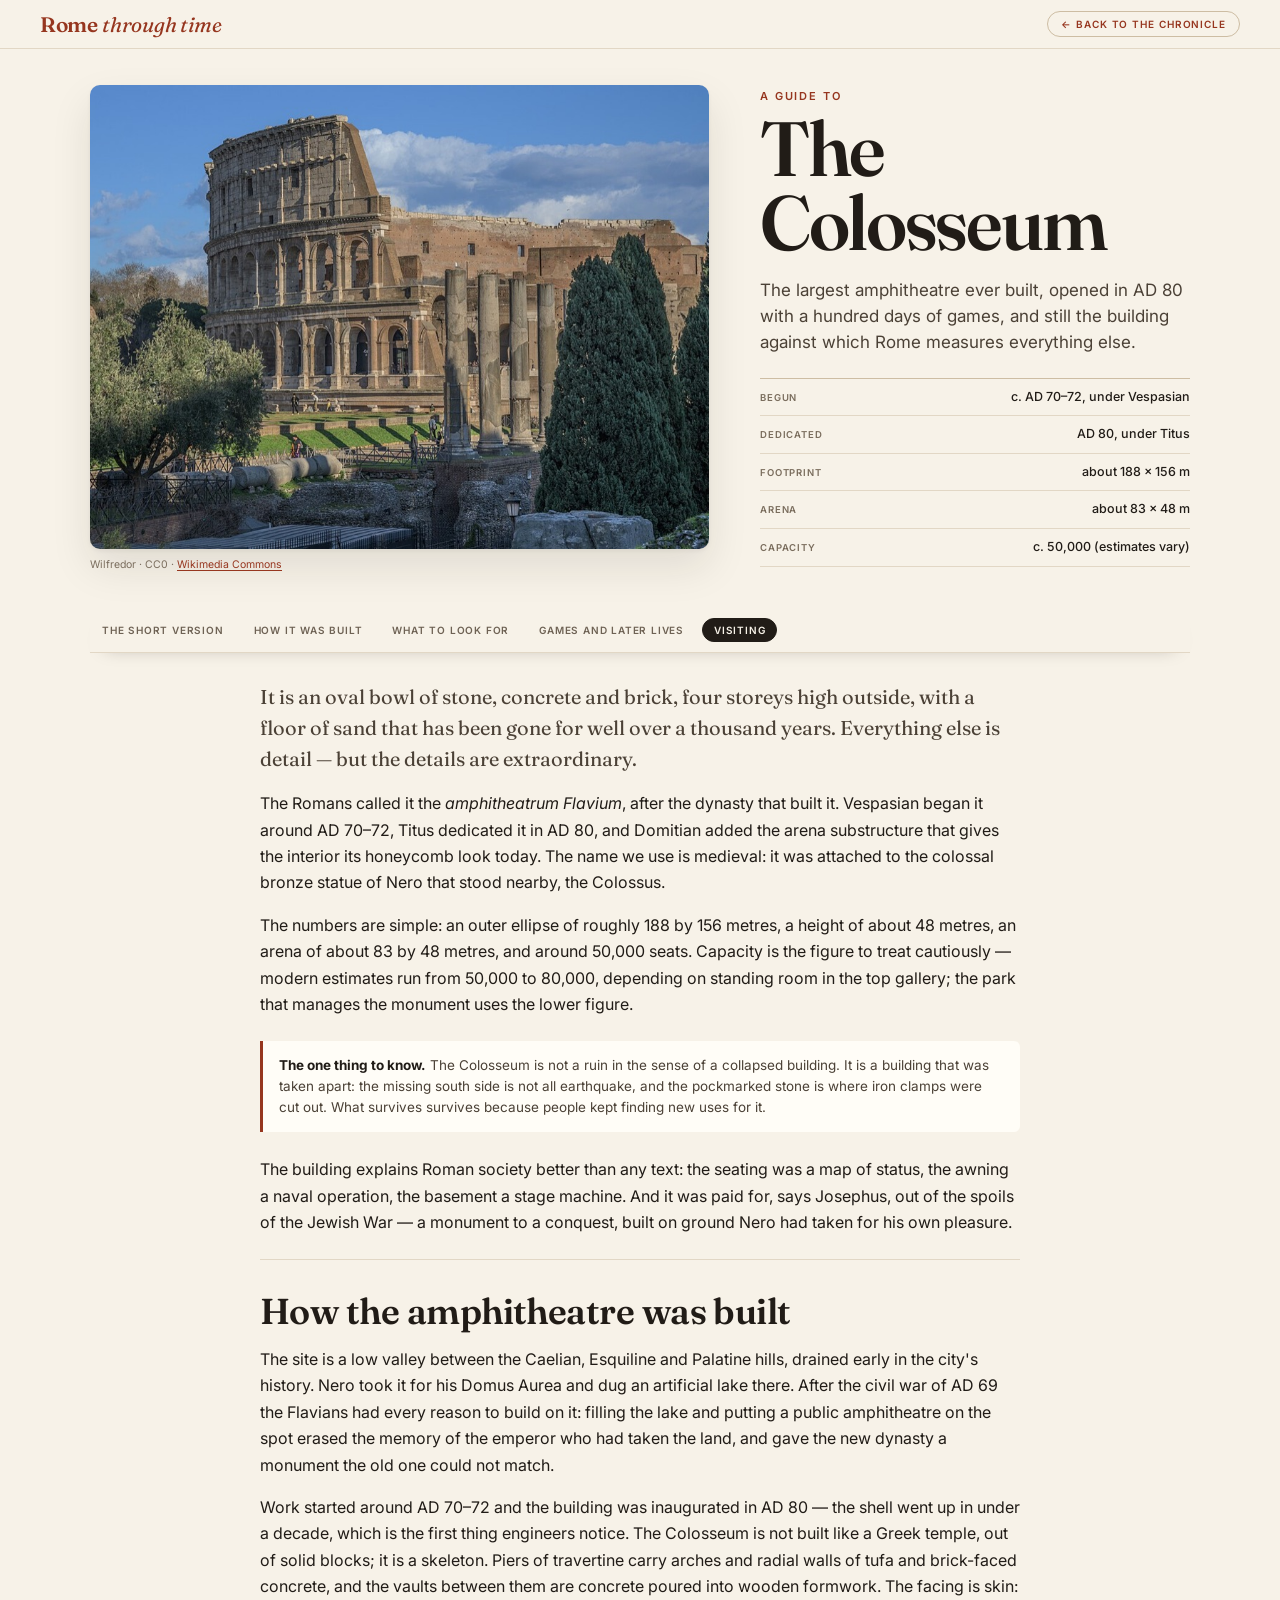
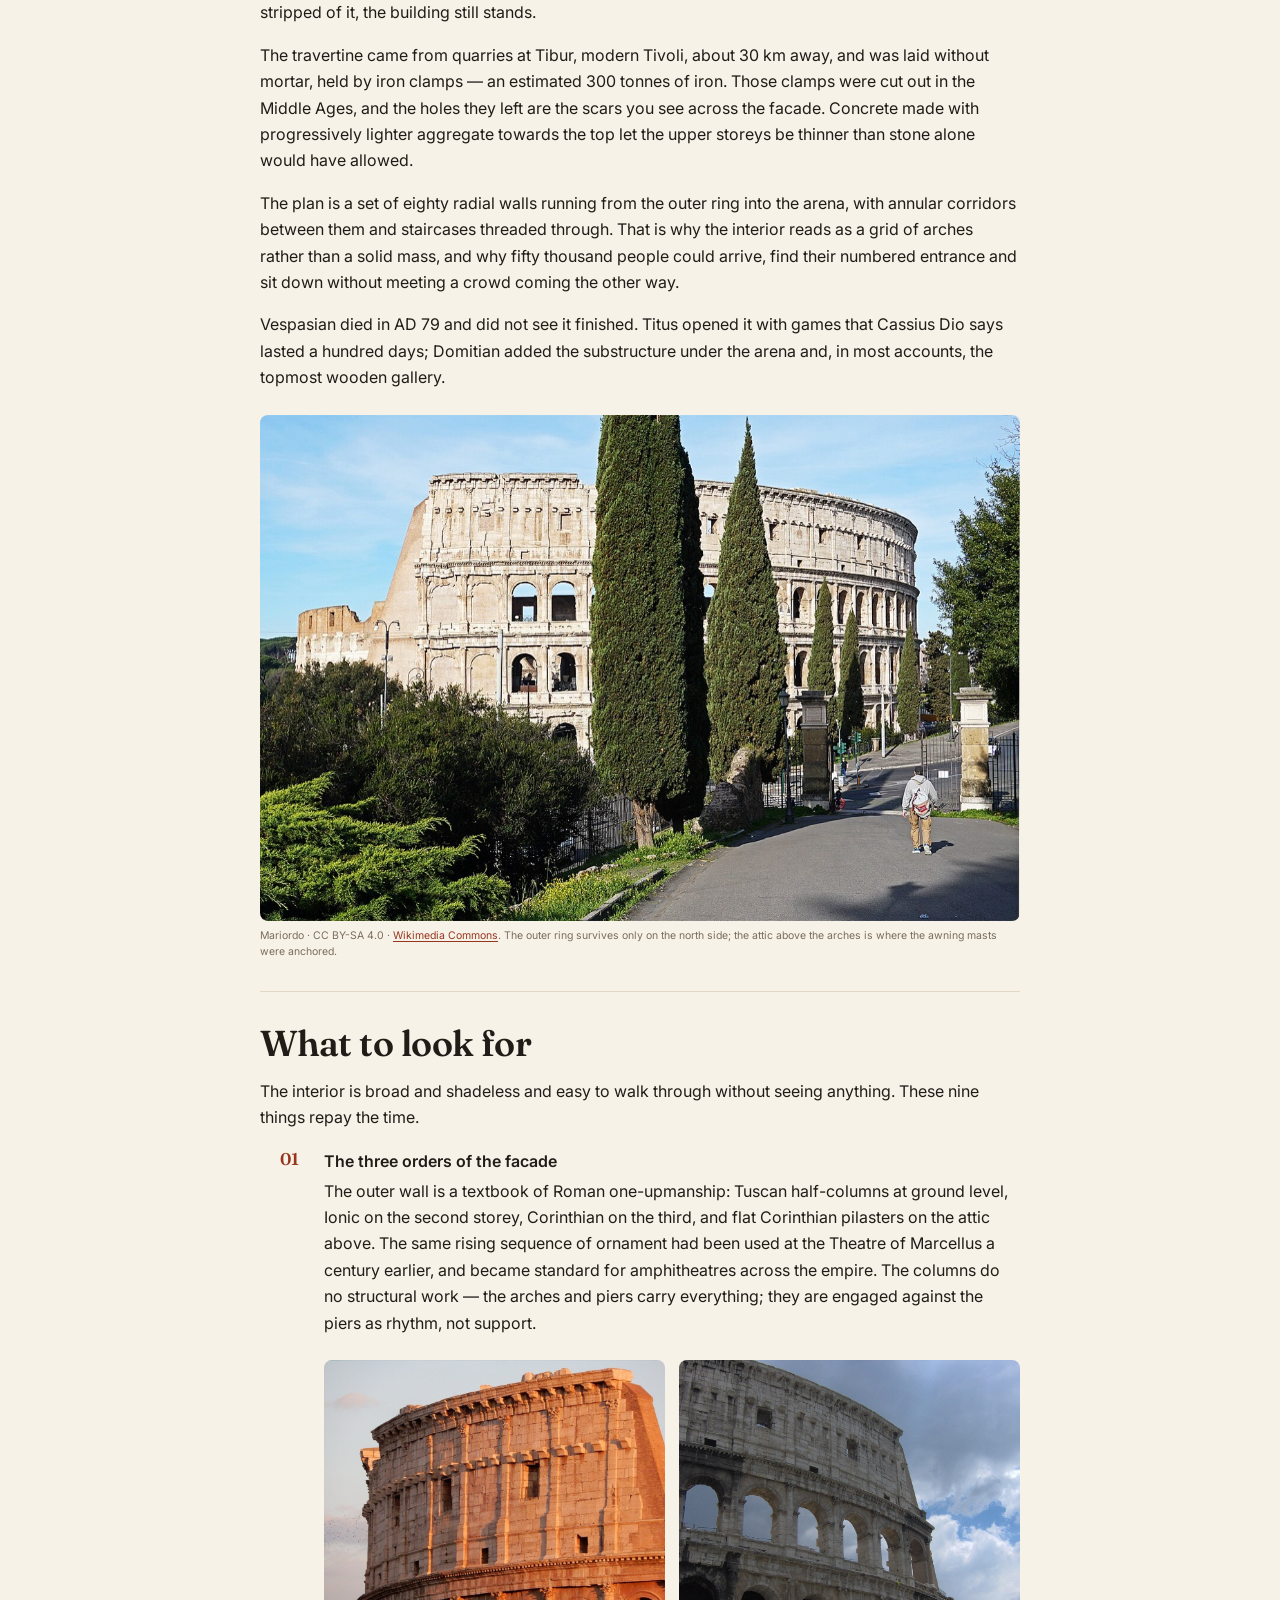
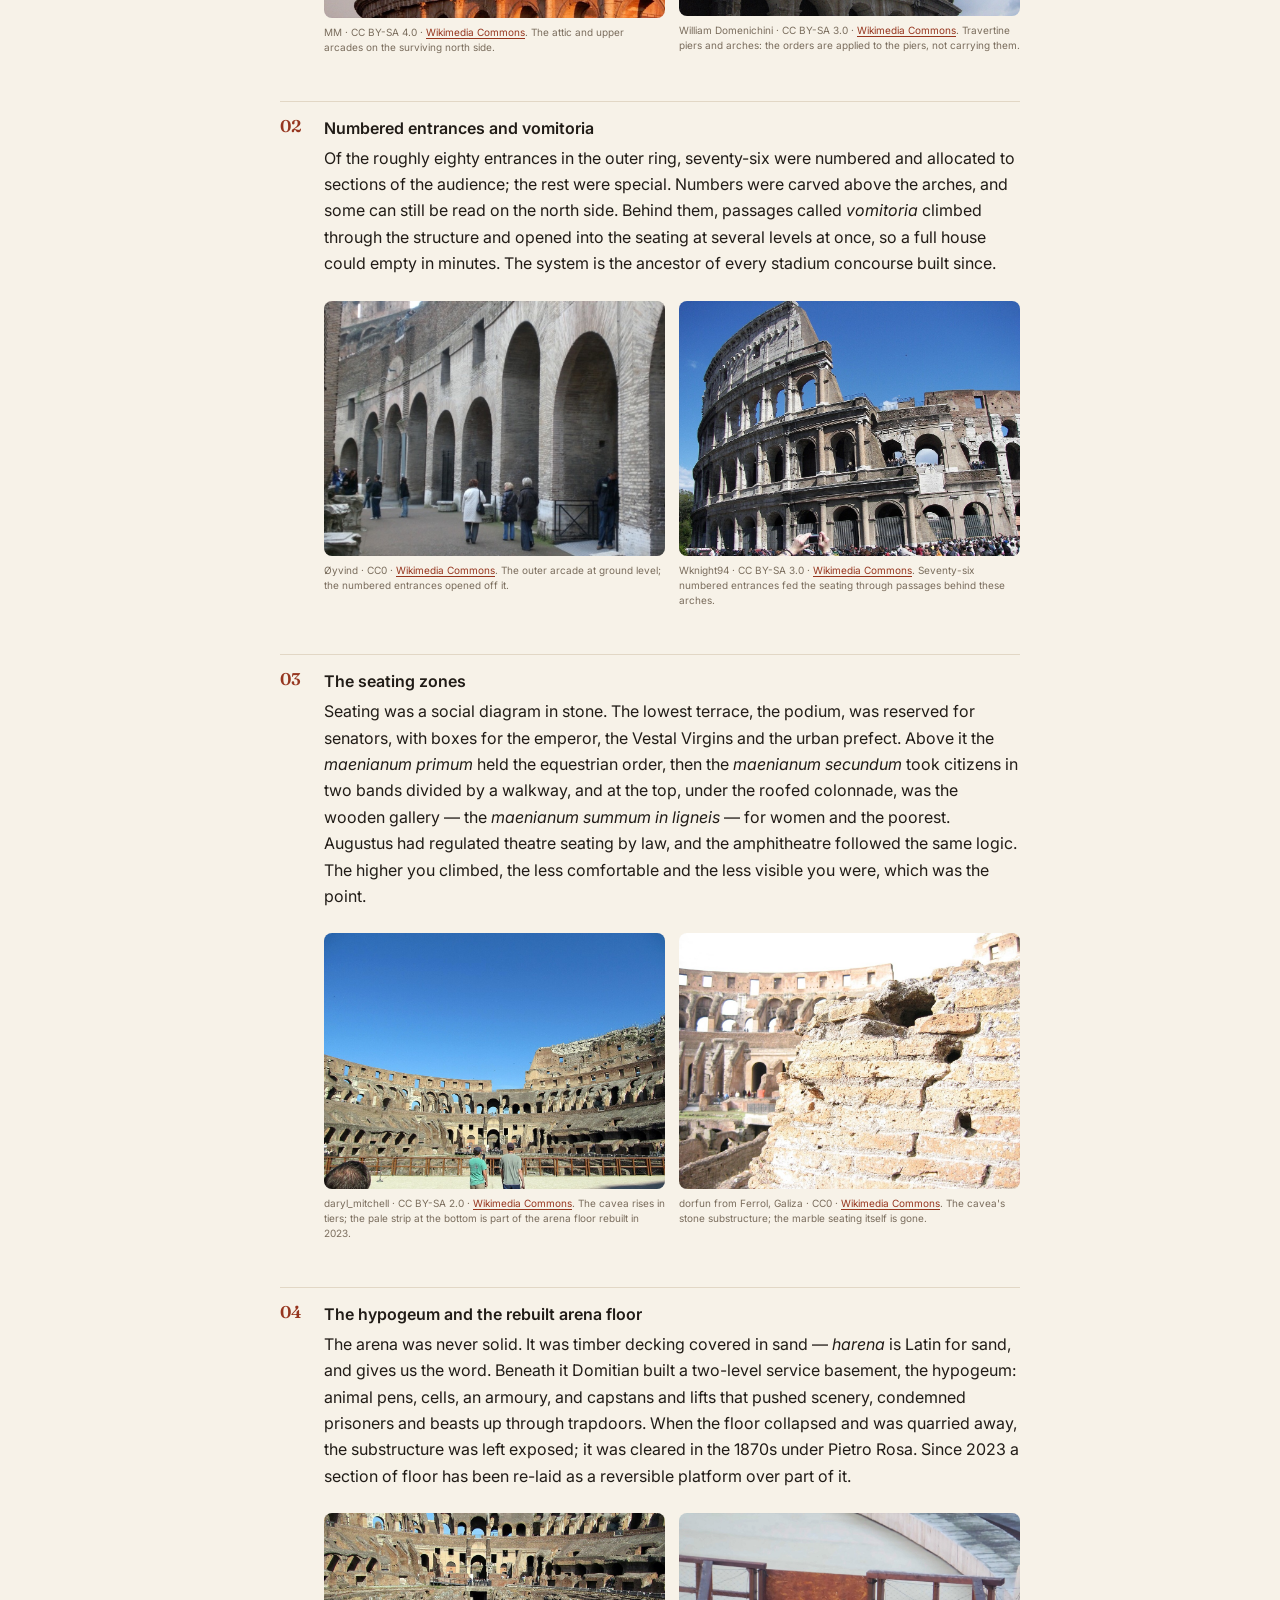
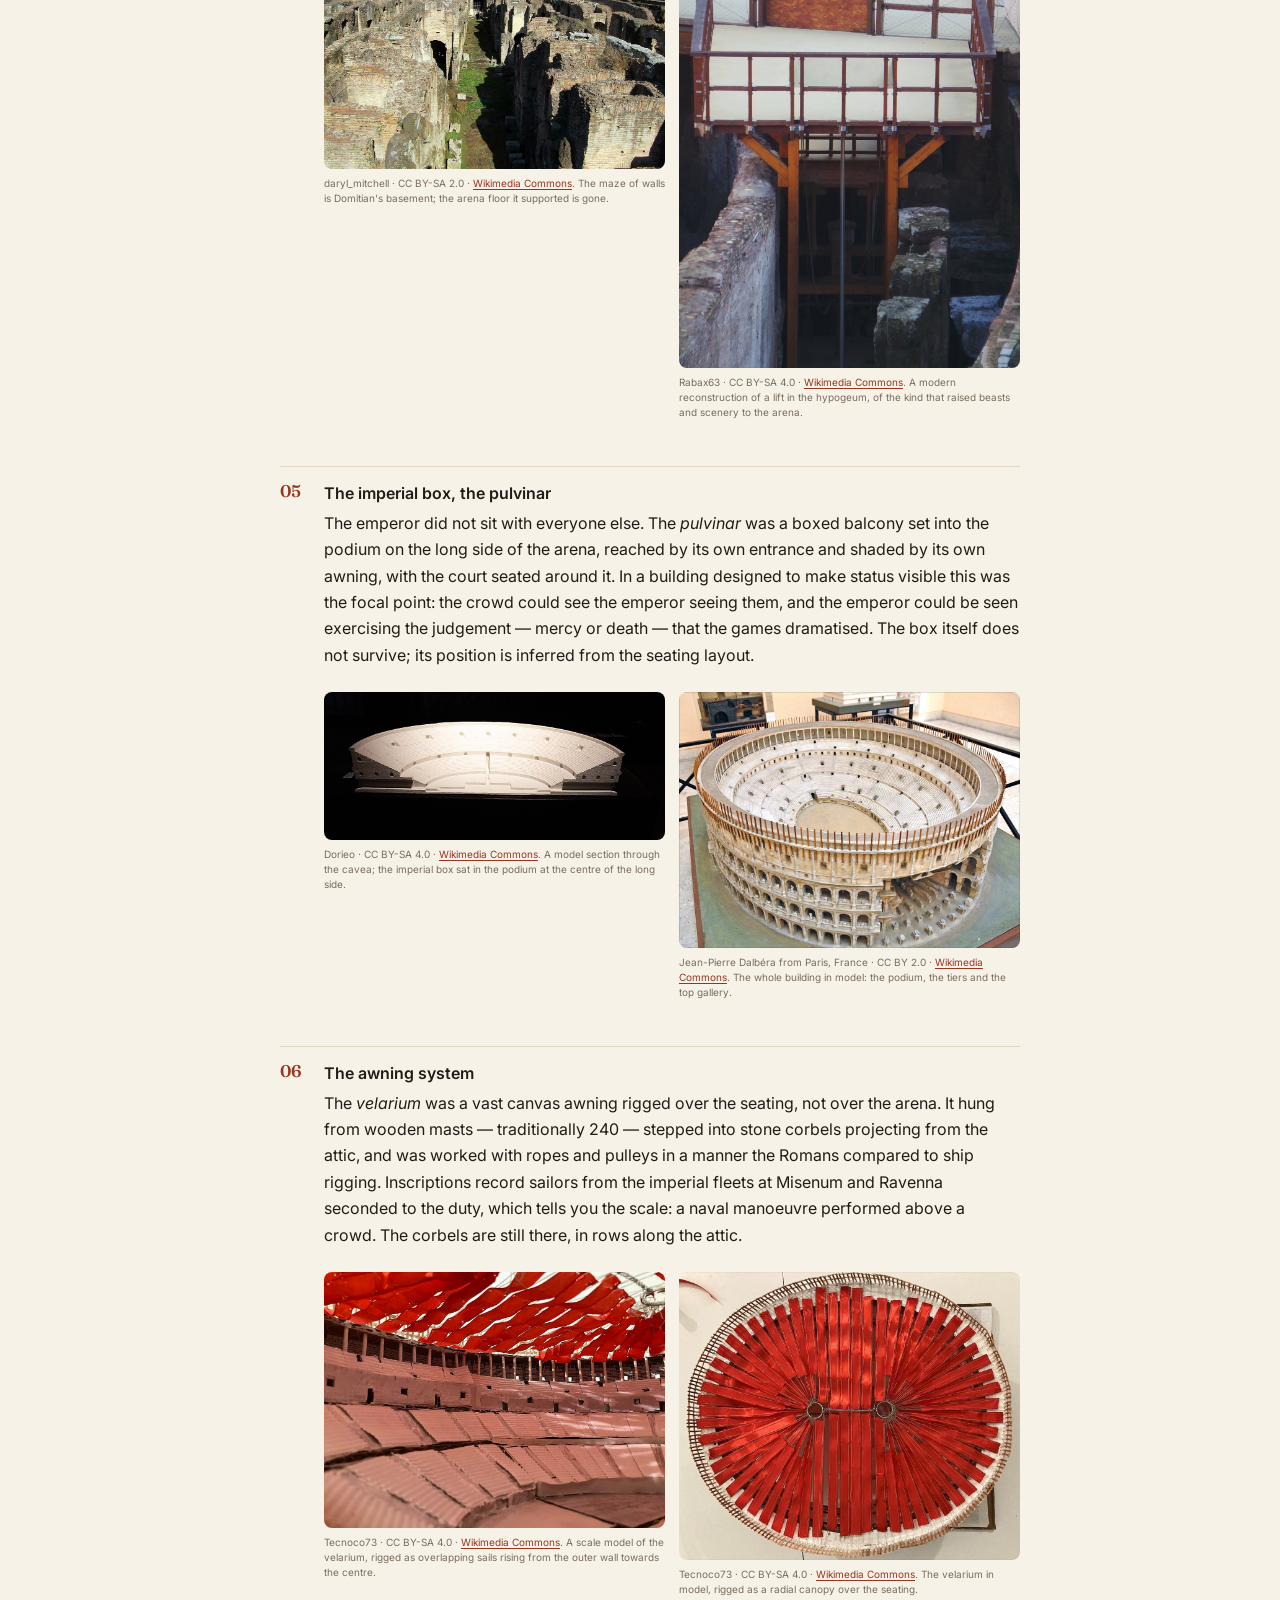
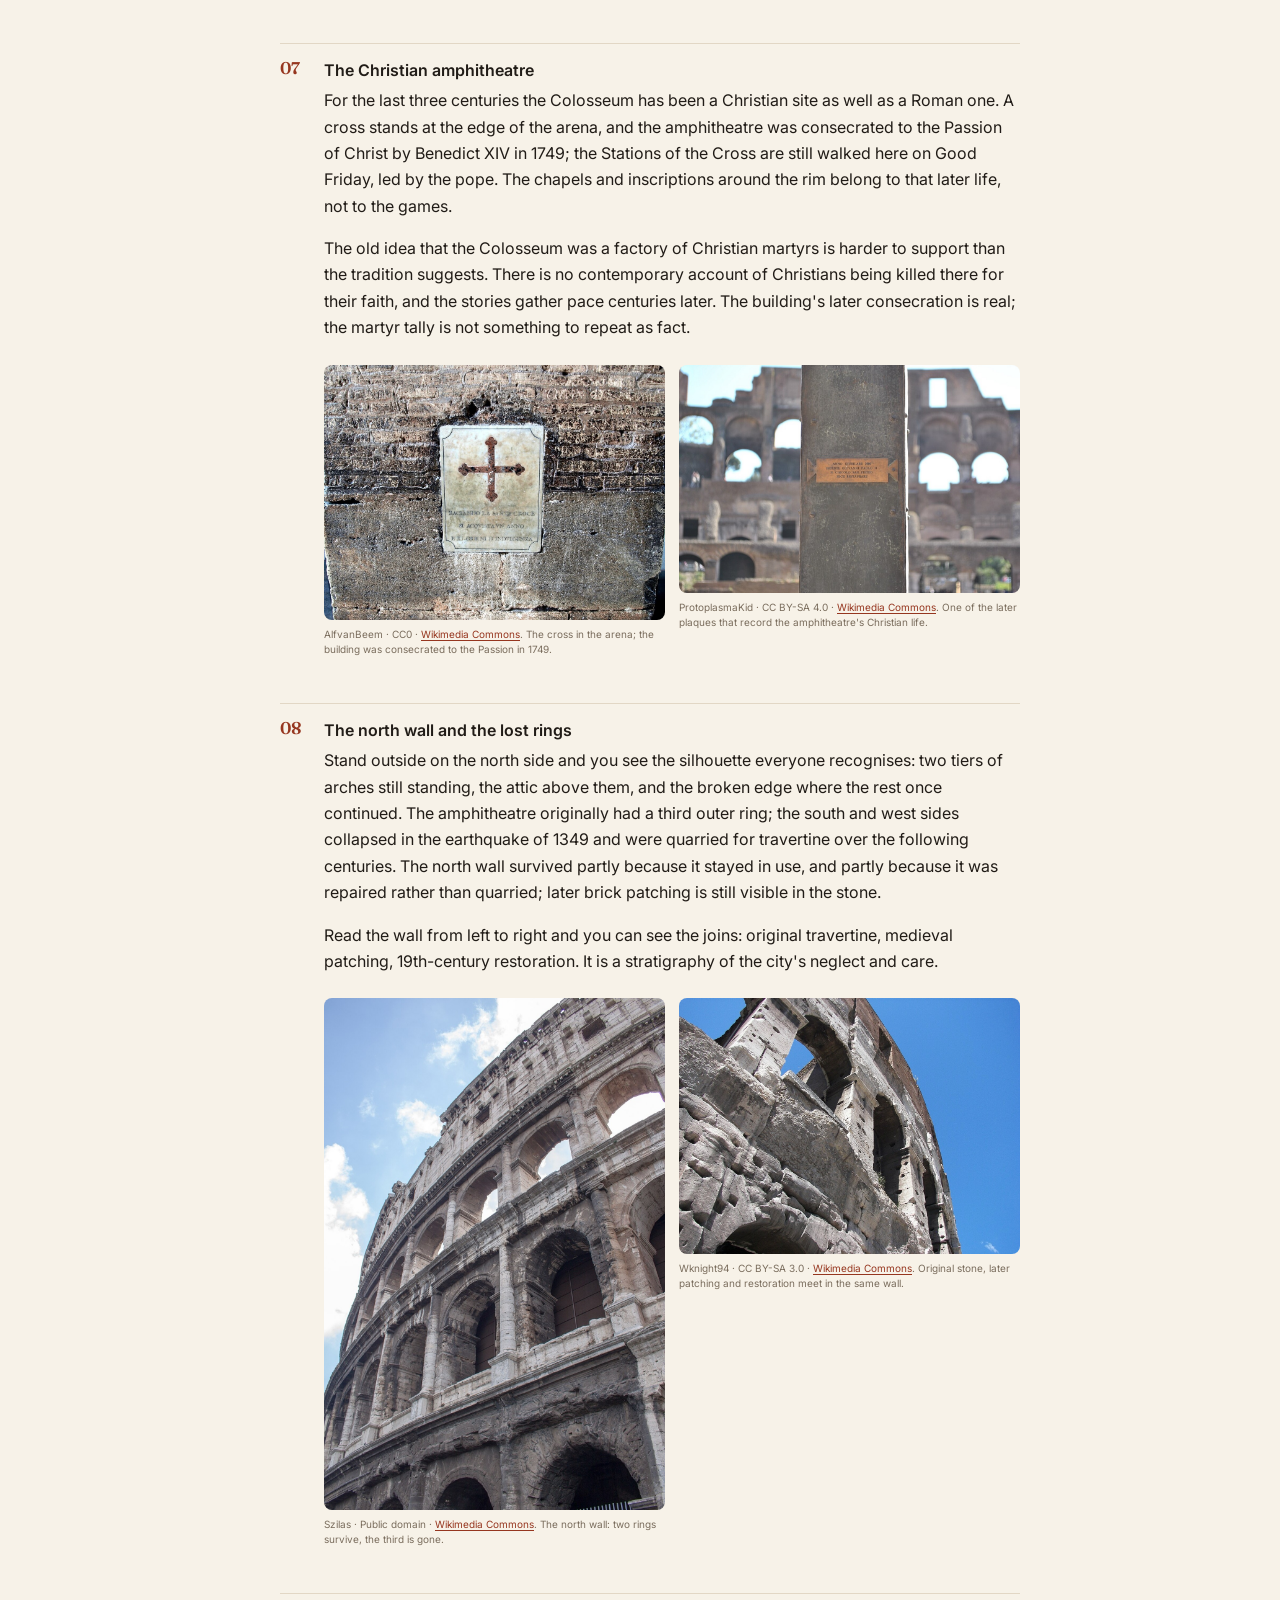
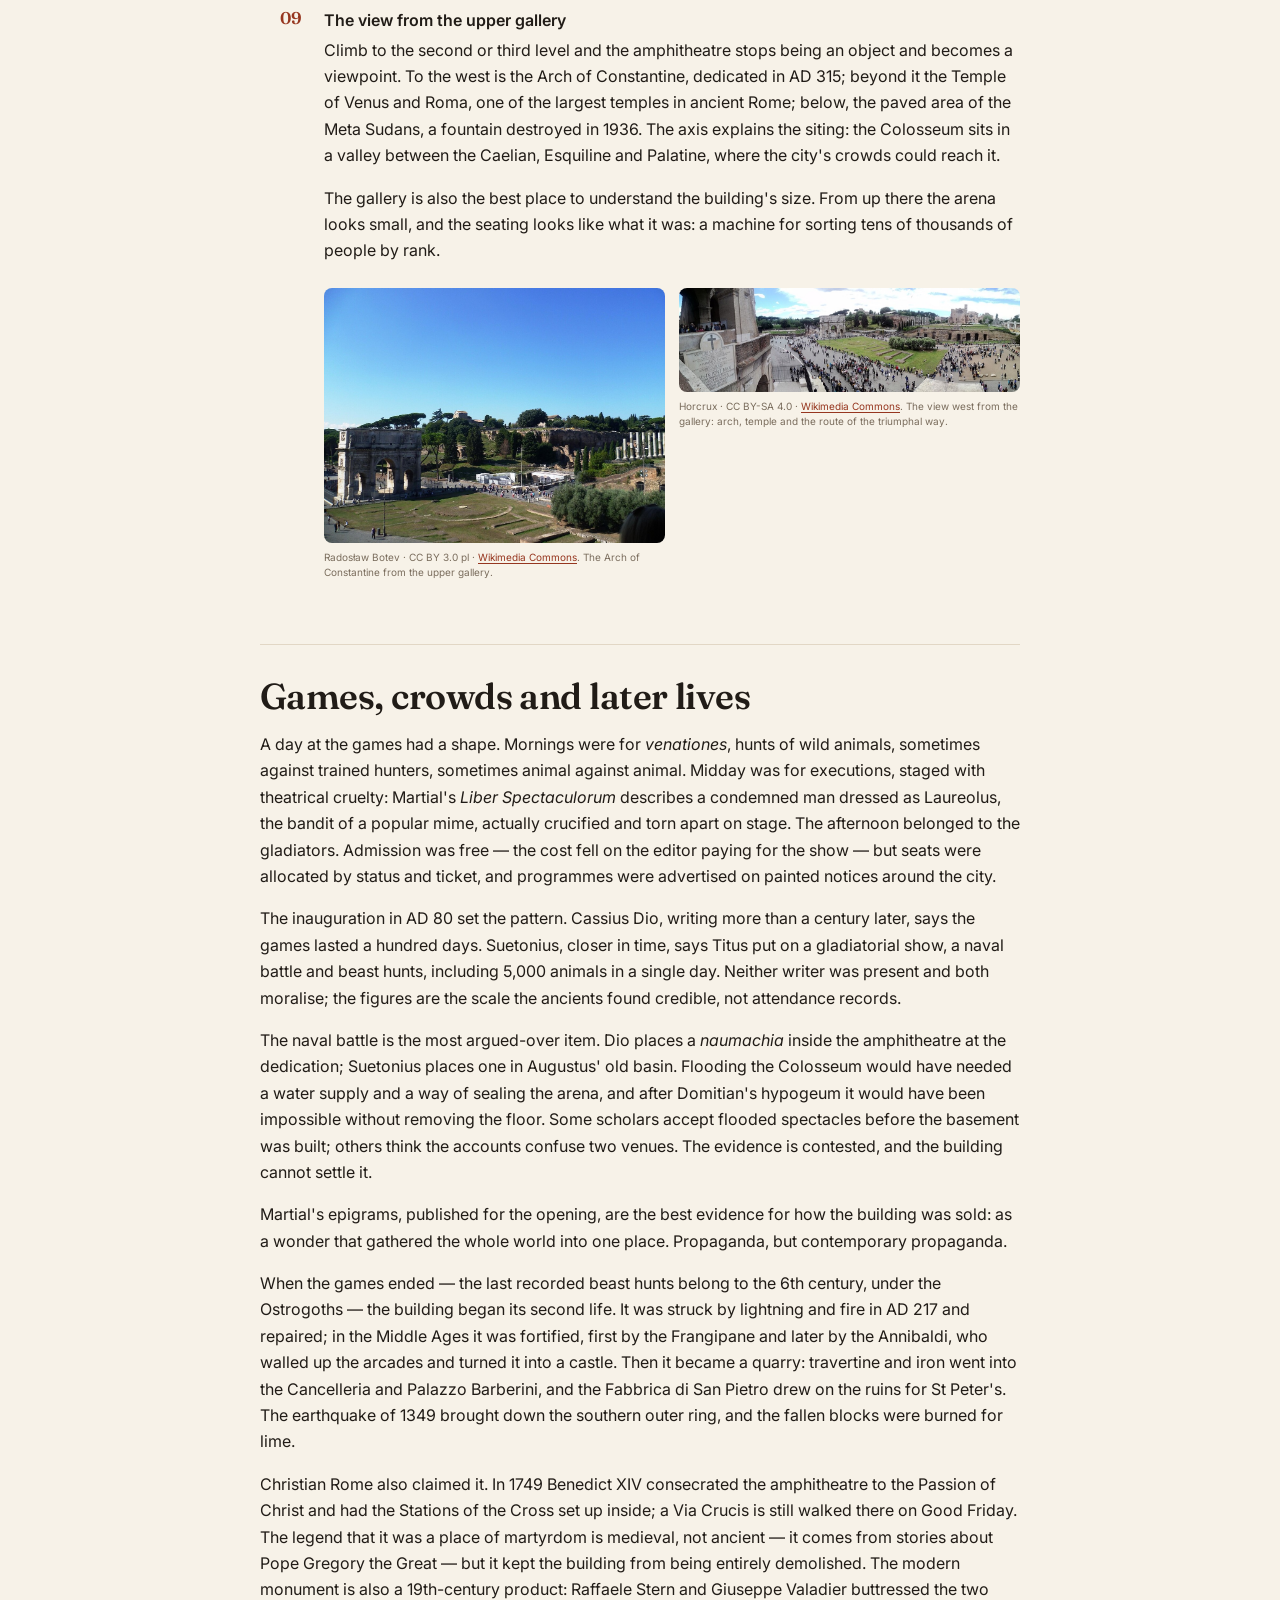
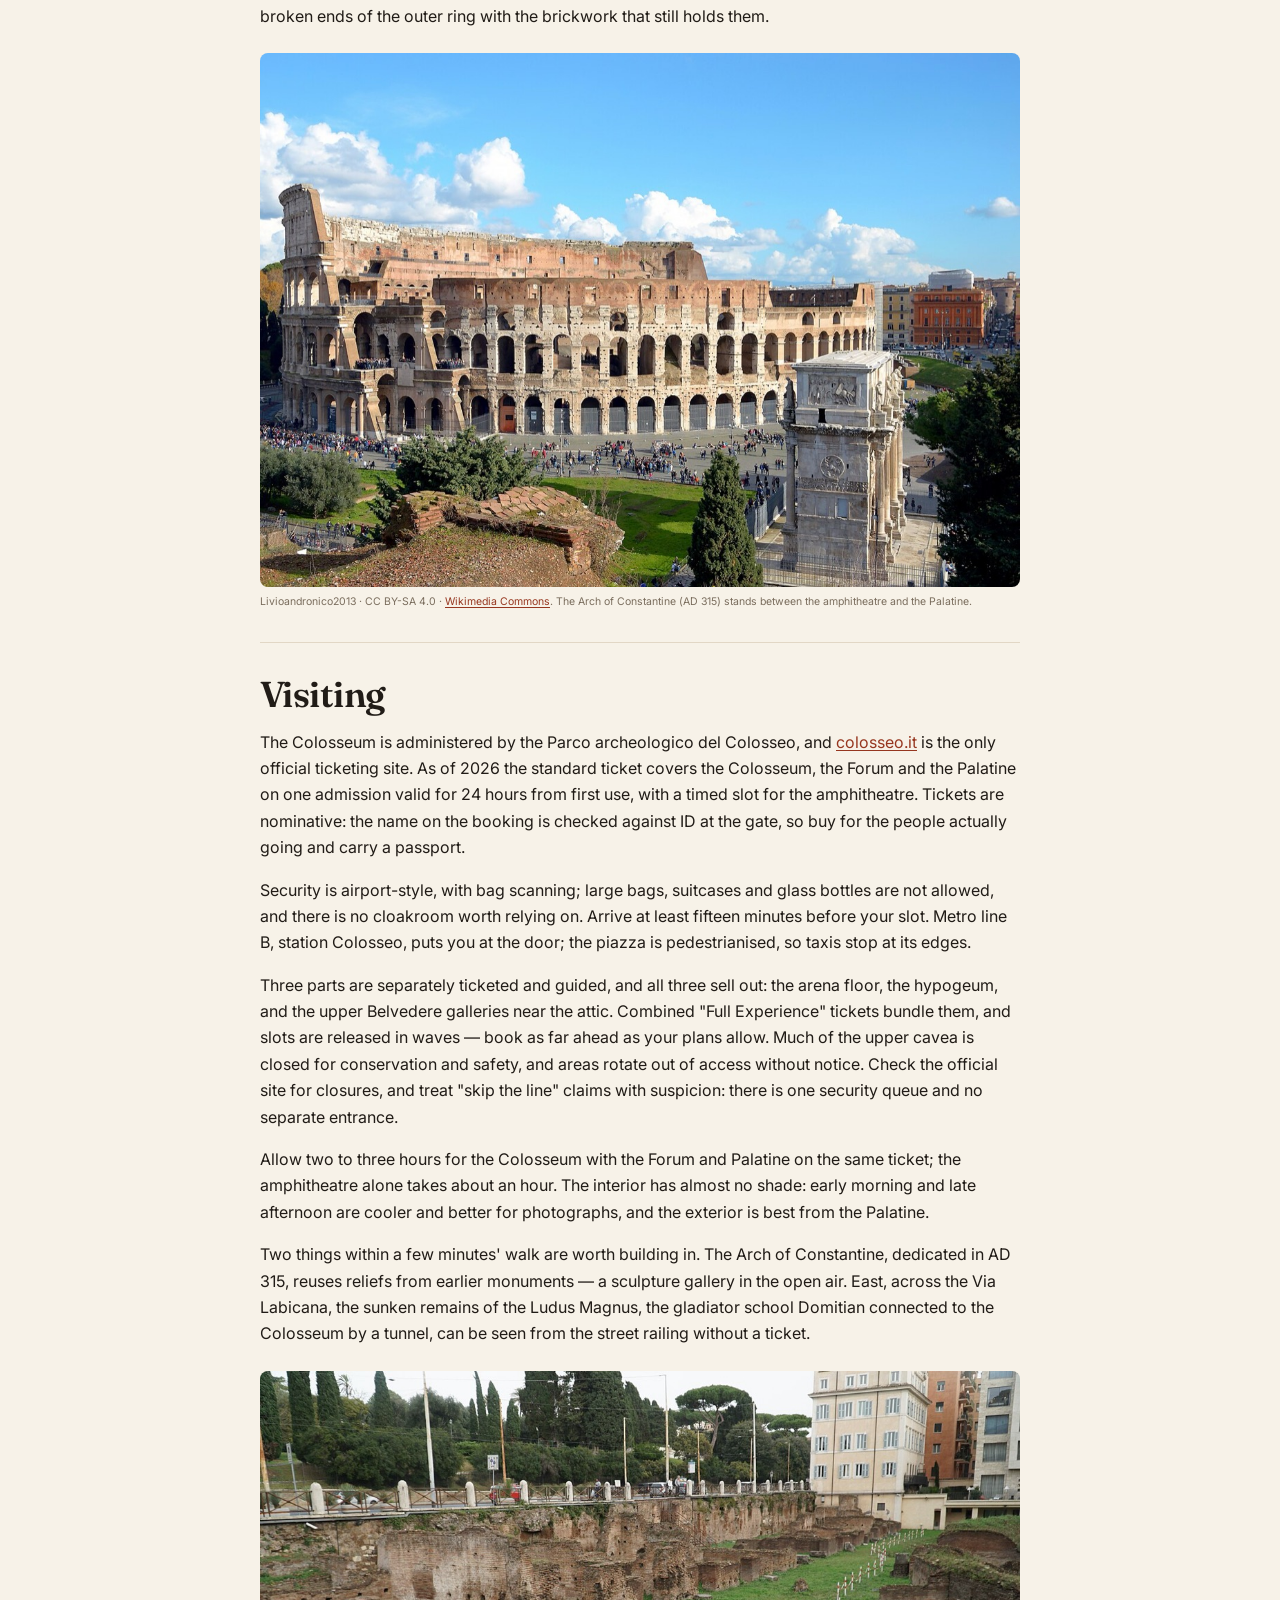
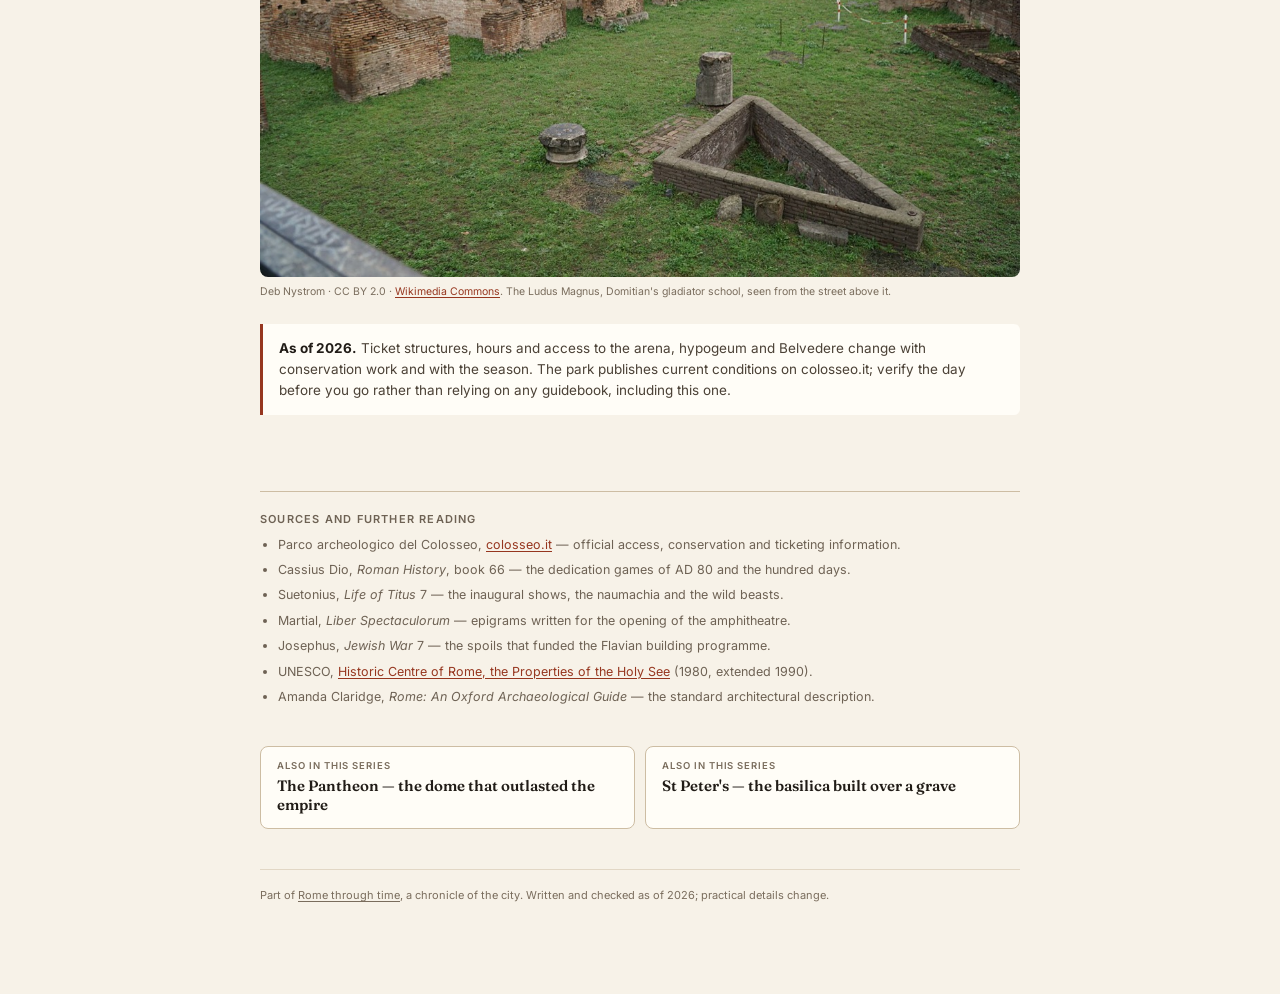
==== colosseum.html @ 284dfbaf "add website" ====
<!doctype html>
<html lang="en">
<head>
<meta charset="utf-8">
<meta name="viewport" content="width=device-width, initial-scale=1">
<title>The Colosseum: Rome's amphitheatre, a guide</title>
<meta name="description" content="How the Flavian Amphitheatre was built, how fifty thousand spectators were seated and shaded, what happened in the arena, and how to visit it.">
<meta name="color-scheme" content="light">
<link rel="preconnect" href="https://fonts.googleapis.com">
<link rel="preconnect" href="https://fonts.gstatic.com" crossorigin>
<link href="https://fonts.googleapis.com/css2?family=Fraunces:ital,opsz,wght@0,9..144,400..700;1,9..144,400..600&family=Inter:wght@400;500;600&display=swap" rel="stylesheet">
<link rel="stylesheet" href="assets/guide.css?v=7">
</head>
<body class="guide">
<a class="guide-skip" href="#content">Skip to content</a>
<header class="guide-top">
  <a class="guide-brand" href="index.html">Rome <span>through time</span></a>
  <a class="guide-back" href="index.html#colosseum">← Back to the chronicle</a>
</header>
<main class="guide-main" id="content">
  <section class="guide-hero">
    <figure class="guide-hero-media">
      <img src="assets/img/guide-colosseum-hero.jpg" alt="The Colosseum seen from the north-west, its outer travertine facade rising in three arcaded storeys above the paved piazza.">
      <figcaption>Wilfredor · CC0 · <a href="https://commons.wikimedia.org/wiki/File:Colosseum_of_Rome_and_Roman_forum.jpg">Wikimedia Commons</a></figcaption>
    </figure>
    <div class="guide-hero-copy">
      <p class="guide-kicker">A guide to</p>
      <h1>The Colosseum</h1>
      <p class="guide-standfirst">The largest amphitheatre ever built, opened in AD 80 with a hundred days of games, and still the building against which Rome measures everything else.</p>
      <ul class="guide-facts">
        <li><span>Begun</span><b>c. AD 70–72, under Vespasian</b></li>
        <li><span>Dedicated</span><b>AD 80, under Titus</b></li>
        <li><span>Footprint</span><b>about 188 × 156 m</b></li>
        <li><span>Arena</span><b>about 83 × 48 m</b></li>
        <li><span>Capacity</span><b>c. 50,000 (estimates vary)</b></li>
      </ul>
    </div>
  </section>
  <nav class="guide-toc" aria-label="On this page">
    <a href="#short">The short version</a>
    <a href="#build">How it was built</a>
    <a href="#look">What to look for</a>
    <a href="#stories">Games and later lives</a>
    <a href="#visit">Visiting</a>
  </nav>
  <article class="guide-body">
    <section id="short">
      <p class="guide-lede">It is an oval bowl of stone, concrete and brick, four storeys high outside, with a floor of sand that has been gone for well over a thousand years. Everything else is detail — but the details are extraordinary.</p>
      <p>The Romans called it the <em>amphitheatrum Flavium</em>, after the dynasty that built it. Vespasian began it around AD 70–72, Titus dedicated it in AD 80, and Domitian added the arena substructure that gives the interior its honeycomb look today. The name we use is medieval: it was attached to the colossal bronze statue of Nero that stood nearby, the Colossus.</p>
      <p>The numbers are simple: an outer ellipse of roughly 188 by 156 metres, a height of about 48 metres, an arena of about 83 by 48 metres, and around 50,000 seats. Capacity is the figure to treat cautiously — modern estimates run from 50,000 to 80,000, depending on standing room in the top gallery; the park that manages the monument uses the lower figure.</p>
      <aside class="guide-note"><b>The one thing to know.</b> The Colosseum is not a ruin in the sense of a collapsed building. It is a building that was taken apart: the missing south side is not all earthquake, and the pockmarked stone is where iron clamps were cut out. What survives survives because people kept finding new uses for it.</aside>
      <p>The building explains Roman society better than any text: the seating was a map of status, the awning a naval operation, the basement a stage machine. And it was paid for, says Josephus, out of the spoils of the Jewish War — a monument to a conquest, built on ground Nero had taken for his own pleasure.</p>
    </section>

    <section id="build">
      <h2>How the amphitheatre was built</h2>
      <p>The site is a low valley between the Caelian, Esquiline and Palatine hills, drained early in the city's history. Nero took it for his Domus Aurea and dug an artificial lake there. After the civil war of AD 69 the Flavians had every reason to build on it: filling the lake and putting a public amphitheatre on the spot erased the memory of the emperor who had taken the land, and gave the new dynasty a monument the old one could not match.</p>
      <p>Work started around AD 70–72 and the building was inaugurated in AD 80 — the shell went up in under a decade, which is the first thing engineers notice. The Colosseum is not built like a Greek temple, out of solid blocks; it is a skeleton. Piers of travertine carry arches and radial walls of tufa and brick-faced concrete, and the vaults between them are concrete poured into wooden formwork. The facing is skin: stripped of it, the building still stands.</p>
      <p>The travertine came from quarries at Tibur, modern Tivoli, about 30 km away, and was laid without mortar, held by iron clamps — an estimated 300 tonnes of iron. Those clamps were cut out in the Middle Ages, and the holes they left are the scars you see across the facade. Concrete made with progressively lighter aggregate towards the top let the upper storeys be thinner than stone alone would have allowed.</p>
      <p>The plan is a set of eighty radial walls running from the outer ring into the arena, with annular corridors between them and staircases threaded through. That is why the interior reads as a grid of arches rather than a solid mass, and why fifty thousand people could arrive, find their numbered entrance and sit down without meeting a crowd coming the other way.</p>
      <p>Vespasian died in AD 79 and did not see it finished. Titus opened it with games that Cassius Dio says lasted a hundred days; Domitian added the substructure under the arena and, in most accounts, the topmost wooden gallery.</p>
      <figure class="guide-figure">
        <img src="assets/img/guide-colosseum-facade.jpg" alt="Close view of the Colosseum's north facade, showing two surviving arcaded storeys and the solid attic wall above them, with cypress trees in front.">
        <figcaption>Mariordo · CC BY-SA 4.0 · <a href="https://commons.wikimedia.org/wiki/File:04_2024_Colosseo_Romano_Rome_7890.jpg">Wikimedia Commons</a>. The outer ring survives only on the north side; the attic above the arches is where the awning masts were anchored.</figcaption>
      </figure>
    </section>

    <section id="look">
      <h2>What to look for</h2>
      <p>The interior is broad and shadeless and easy to walk through without seeing anything. These nine things repay the time.</p>
      <ol class="guide-look">
        <li>
          <h3>The three orders of the facade</h3>
          <p>The outer wall is a textbook of Roman one-upmanship: Tuscan half-columns at ground level, Ionic on the second storey, Corinthian on the third, and flat Corinthian pilasters on the attic above. The same rising sequence of ornament had been used at the Theatre of Marcellus a century earlier, and became standard for amphitheatres across the empire. The columns do no structural work — the arches and piers carry everything; they are engaged against the piers as rhythm, not support.</p>
          <div class="guide-figure-pair">
          <figure class="guide-figure">
            <img src="assets/img/guide-colosseum-orders-a.jpg" alt="The upper storeys of the Colosseum&#x27;s north facade, the engaged columns of the attic and the rows of empty window openings." loading="lazy" decoding="async" width="1100" height="832">
            <figcaption>MM · CC BY-SA 4.0 · <a href="https://commons.wikimedia.org/wiki/File:ColosseoAttico.jpg">Wikimedia Commons</a>. The attic and upper arcades on the surviving north side.</figcaption>
          </figure>
          <figure class="guide-figure">
            <img src="assets/img/guide-colosseum-orders-b.jpg" alt="Close view of the Colosseum&#x27;s outer arcade, the arches separated by engaged columns, the stone worn by centuries of weathering." loading="lazy" decoding="async" width="1100" height="825">
            <figcaption>William Domenichini · CC BY-SA 3.0 · <a href="https://commons.wikimedia.org/wiki/File:Colosseo_-_Particolare.JPG">Wikimedia Commons</a>. Travertine piers and arches: the orders are applied to the piers, not carrying them.</figcaption>
          </figure>
        </div>
        </li>
        <li>
          <h3>Numbered entrances and vomitoria</h3>
          <p>Of the roughly eighty entrances in the outer ring, seventy-six were numbered and allocated to sections of the audience; the rest were special. Numbers were carved above the arches, and some can still be read on the north side. Behind them, passages called <em>vomitoria</em> climbed through the structure and opened into the seating at several levels at once, so a full house could empty in minutes. The system is the ancestor of every stadium concourse built since.</p>
          <div class="guide-figure-pair">
          <figure class="guide-figure">
            <img src="assets/img/guide-colosseum-entrance-a.jpg" alt="The ground-level arcade of the Colosseum lit at dusk, visitors walking between the piers." loading="lazy" decoding="async" width="1100" height="825">
            <figcaption>Øyvind · CC0 · <a href="https://commons.wikimedia.org/wiki/File:Colosseum_entrances.jpg">Wikimedia Commons</a>. The outer arcade at ground level; the numbered entrances opened off it.</figcaption>
          </figure>
          <figure class="guide-figure">
            <img src="assets/img/guide-colosseum-entrance-b.jpg" alt="The Colosseum&#x27;s outer arcade from the piazza, two tiers of arches rising above the crowd." loading="lazy" decoding="async" width="1100" height="825">
            <figcaption>Wknight94 · CC BY-SA 3.0 · <a href="https://commons.wikimedia.org/wiki/File:Colosseum_(Rome)_14.jpg">Wikimedia Commons</a>. Seventy-six numbered entrances fed the seating through passages behind these arches.</figcaption>
          </figure>
        </div>
        </li>
        <li>
          <h3>The seating zones</h3>
          <p>Seating was a social diagram in stone. The lowest terrace, the podium, was reserved for senators, with boxes for the emperor, the Vestal Virgins and the urban prefect. Above it the <em>maenianum primum</em> held the equestrian order, then the <em>maenianum secundum</em> took citizens in two bands divided by a walkway, and at the top, under the roofed colonnade, was the wooden gallery — the <em>maenianum summum in ligneis</em> — for women and the poorest. Augustus had regulated theatre seating by law, and the amphitheatre followed the same logic. The higher you climbed, the less comfortable and the less visible you were, which was the point.</p>
          <div class="guide-figure-pair">
          <figure class="guide-figure">
                  <img src="assets/img/guide-colosseum-interior.jpg" alt="Inside the Colosseum: the surviving cavea and its arched galleries on the right, the exposed substructure beyond, and the reconstructed arena platform at the bottom of the frame." loading="lazy" decoding="async" width="1100" height="825">
            <figcaption>daryl_mitchell · CC BY-SA 2.0 · <a href="https://commons.wikimedia.org/wiki/File:Colosseum_Interior_1_(15005911295).jpg">Wikimedia Commons</a>. The cavea rises in tiers; the pale strip at the bottom is part of the arena floor rebuilt in 2023.</figcaption>
          </figure>
          <figure class="guide-figure">
            <img src="assets/img/guide-colosseum-cavea-a.jpg" alt="The surviving brick and stone terraces of the cavea, stepped up the slope of the seating." loading="lazy" decoding="async" width="1100" height="825">
            <figcaption>dorfun from Ferrol, Galiza · CC0 · <a href="https://commons.wikimedia.org/wiki/File:Coliseum_(cadea_5)_-_Flickr_-_dorfun.jpg">Wikimedia Commons</a>. The cavea's stone substructure; the marble seating itself is gone.</figcaption>
          </figure>
        </div>
        </li>
        <li>
          <h3>The hypogeum and the rebuilt arena floor</h3>
          <p>The arena was never solid. It was timber decking covered in sand — <em>harena</em> is Latin for sand, and gives us the word. Beneath it Domitian built a two-level service basement, the hypogeum: animal pens, cells, an armoury, and capstans and lifts that pushed scenery, condemned prisoners and beasts up through trapdoors. When the floor collapsed and was quarried away, the substructure was left exposed; it was cleared in the 1870s under Pietro Rosa. Since 2023 a section of floor has been re-laid as a reversible platform over part of it.</p>
          <div class="guide-figure-pair">
          <figure class="guide-figure">
                  <img src="assets/img/guide-colosseum-hypogeum.jpg" alt="Looking across the Colosseum's hypogeum: parallel brick and tufa walls of the underground corridors, with the cavea rising on both sides and visitors on a walkway in the foreground." loading="lazy" decoding="async" width="1100" height="825">
            <figcaption>daryl_mitchell · CC BY-SA 2.0 · <a href="https://commons.wikimedia.org/wiki/File:Hypogeum_1_(15005526662).jpg">Wikimedia Commons</a>. The maze of walls is Domitian's basement; the arena floor it supported is gone.</figcaption>
          </figure>
          <figure class="guide-figure">
            <img src="assets/img/guide-colosseum-hypogeum-a.jpg" alt="A wooden reconstruction of one of the hypogeum&#x27;s lifts, with a platform and rope mechanism between the ancient walls." loading="lazy" decoding="async" width="1100" height="1467">
            <figcaption>Rabax63 · CC BY-SA 4.0 · <a href="https://commons.wikimedia.org/wiki/File:RekonstruktionHebeb%C3%BChne.jpg">Wikimedia Commons</a>. A modern reconstruction of a lift in the hypogeum, of the kind that raised beasts and scenery to the arena.</figcaption>
          </figure>
        </div>
        </li>
        <li>
          <h3>The imperial box, the pulvinar</h3>
          <p>The emperor did not sit with everyone else. The <em>pulvinar</em> was a boxed balcony set into the podium on the long side of the arena, reached by its own entrance and shaded by its own awning, with the court seated around it. In a building designed to make status visible this was the focal point: the crowd could see the emperor seeing them, and the emperor could be seen exercising the judgement — mercy or death — that the games dramatised. The box itself does not survive; its position is inferred from the seating layout.</p>
          <div class="guide-figure-pair">
          <figure class="guide-figure">
            <img src="assets/img/guide-colosseum-pulvinar-a.jpg" alt="A cutaway model of the Colosseum&#x27;s cavea, showing the stepped seating and the podium at the bottom." loading="lazy" decoding="async" width="1100" height="477">
            <figcaption>Dorieo · CC BY-SA 4.0 · <a href="https://commons.wikimedia.org/wiki/File:C%C3%A1vea_del_Coliseo.jpg">Wikimedia Commons</a>. A model section through the cavea; the imperial box sat in the podium at the centre of the long side.</figcaption>
          </figure>
          <figure class="guide-figure">
            <img src="assets/img/guide-colosseum-pulvinar-b.jpg" alt="A large scale model of the Colosseum with the outer arcades and the seating visible, displayed in a museum case." loading="lazy" decoding="async" width="1100" height="825">
            <figcaption>Jean-Pierre Dalbéra from Paris, France · CC BY 2.0 · <a href="https://commons.wikimedia.org/wiki/File:Maquette_du_Colis%C3%A9e_(5839478980).jpg">Wikimedia Commons</a>. The whole building in model: the podium, the tiers and the top gallery.</figcaption>
          </figure>
        </div>
        </li>
        <li>
          <h3>The awning system</h3>
          <p>The <em>velarium</em> was a vast canvas awning rigged over the seating, not over the arena. It hung from wooden masts — traditionally 240 — stepped into stone corbels projecting from the attic, and was worked with ropes and pulleys in a manner the Romans compared to ship rigging. Inscriptions record sailors from the imperial fleets at Misenum and Ravenna seconded to the duty, which tells you the scale: a naval manoeuvre performed above a crowd. The corbels are still there, in rows along the attic.</p>
          <div class="guide-figure-pair">
          <figure class="guide-figure">
                  <img src="assets/img/guide-colosseum-velarium.jpg" alt="A scale model of the Colosseum interior with a red canvas velarium stretched in overlapping sails above the tiered seating." loading="lazy" decoding="async" width="1100" height="825">
            <figcaption>Tecnoco73 · CC BY-SA 4.0 · <a href="https://commons.wikimedia.org/wiki/File:Velarium_visto_dall%27interno_del_Colosseo.jpg">Wikimedia Commons</a>. A scale model of the velarium, rigged as overlapping sails rising from the outer wall towards the centre.</figcaption>
          </figure>
          <figure class="guide-figure">
            <img src="assets/img/guide-colosseum-velarium-a.jpg" alt="A model of the Colosseum&#x27;s velarium seen from above, the red canvas sails radiating from a central ring." loading="lazy" decoding="async" width="1100" height="930">
            <figcaption>Tecnoco73 · CC BY-SA 4.0 · <a href="https://commons.wikimedia.org/wiki/File:Velarium_con_le_vele_spiegate.jpg">Wikimedia Commons</a>. The velarium in model, rigged as a radial canopy over the seating.</figcaption>
          </figure>
        </div>
        </li>
        <li>
          <h3>The Christian amphitheatre</h3>
          <p>For the last three centuries the Colosseum has been a Christian site as well as a Roman one. A cross stands at the edge of the arena, and the amphitheatre was consecrated to the Passion of Christ by Benedict XIV in 1749; the Stations of the Cross are still walked here on Good Friday, led by the pope. The chapels and inscriptions around the rim belong to that later life, not to the games.</p>
          <p>The old idea that the Colosseum was a factory of Christian martyrs is harder to support than the tradition suggests. There is no contemporary account of Christians being killed there for their faith, and the stories gather pace centuries later. The building's later consecration is real; the martyr tally is not something to repeat as fact.</p>
          <div class="guide-figure-pair">
          <figure class="guide-figure">
            <img src="assets/img/guide-colosseum-christian-a.jpg" alt="A simple metal cross fixed to the brick wall of the Colosseum, with a small inscription below." loading="lazy" decoding="async" width="1100" height="825">
            <figcaption>AlfvanBeem · CC0 · <a href="https://commons.wikimedia.org/wiki/File:Interior_of_the_Colosseum,_Baclando_la_Santa_Croce.JPG">Wikimedia Commons</a>. The cross in the arena; the building was consecrated to the Passion in 1749.</figcaption>
          </figure>
          <figure class="guide-figure">
            <img src="assets/img/guide-colosseum-christian-b.jpg" alt="A stone plaque with a cross and a Latin inscription set into the Colosseum&#x27;s brickwork." loading="lazy" decoding="async" width="1100" height="736">
            <figcaption>ProtoplasmaKid · CC BY-SA 4.0 · <a href="https://commons.wikimedia.org/wiki/File:Cruz_del_Jubileo_2000_en_el_Coliseo_-_detalle.JPG">Wikimedia Commons</a>. One of the later plaques that record the amphitheatre's Christian life.</figcaption>
          </figure>
        </div>
        </li>
        <li>
          <h3>The north wall and the lost rings</h3>
          <p>Stand outside on the north side and you see the silhouette everyone recognises: two tiers of arches still standing, the attic above them, and the broken edge where the rest once continued. The amphitheatre originally had a third outer ring; the south and west sides collapsed in the earthquake of 1349 and were quarried for travertine over the following centuries. The north wall survived partly because it stayed in use, and partly because it was repaired rather than quarried; later brick patching is still visible in the stone.</p>
          <p>Read the wall from left to right and you can see the joins: original travertine, medieval patching, 19th-century restoration. It is a stratigraphy of the city's neglect and care.</p>
          <div class="guide-figure-pair">
          <figure class="guide-figure">
            <img src="assets/img/guide-colosseum-north-a.jpg" alt="The north side of the Colosseum, two tiers of arches and the attic standing above the broken edge of the ruin." loading="lazy" decoding="async" width="1100" height="1650">
            <figcaption>Szilas · Public domain · <a href="https://commons.wikimedia.org/wiki/File:Colosseum_outside,_2013-03-03-10.jpg">Wikimedia Commons</a>. The north wall: two rings survive, the third is gone.</figcaption>
          </figure>
          <figure class="guide-figure">
            <img src="assets/img/guide-colosseum-north-b.jpg" alt="Close view of the Colosseum&#x27;s travertine facade, the arches and engaged columns showing layers of repair." loading="lazy" decoding="async" width="1100" height="825">
            <figcaption>Wknight94 · CC BY-SA 3.0 · <a href="https://commons.wikimedia.org/wiki/File:Colosseum_(Rome)_2.jpg">Wikimedia Commons</a>. Original stone, later patching and restoration meet in the same wall.</figcaption>
          </figure>
        </div>
        </li>
        <li>
          <h3>The view from the upper gallery</h3>
          <p>Climb to the second or third level and the amphitheatre stops being an object and becomes a viewpoint. To the west is the Arch of Constantine, dedicated in AD 315; beyond it the Temple of Venus and Roma, one of the largest temples in ancient Rome; below, the paved area of the Meta Sudans, a fountain destroyed in 1936. The axis explains the siting: the Colosseum sits in a valley between the Caelian, Esquiline and Palatine, where the city's crowds could reach it.</p>
          <p>The gallery is also the best place to understand the building's size. From up there the arena looks small, and the seating looks like what it was: a machine for sorting tens of thousands of people by rank.</p>
          <div class="guide-figure-pair">
          <figure class="guide-figure">
            <img src="assets/img/guide-colosseum-view-a.jpg" alt="The Arch of Constantine seen from the Colosseum, with the temple platform and the valley beyond." loading="lazy" decoding="async" width="1100" height="825">
            <figcaption>Radosław Botev · CC BY 3.0 pl · <a href="https://commons.wikimedia.org/wiki/File:Arch_of_Constantine_(Rome)_-_remote_view_from_the_Colosseum.jpg">Wikimedia Commons</a>. The Arch of Constantine from the upper gallery.</figcaption>
          </figure>
          <figure class="guide-figure">
            <img src="assets/img/guide-colosseum-view-b.jpg" alt="Panoramic view from the Colosseum over the Arch of Constantine, the Temple of Venus and Roma and the modern street." loading="lazy" decoding="async" width="1100" height="337">
            <figcaption>Horcrux · CC BY-SA 4.0 · <a href="https://commons.wikimedia.org/wiki/File:Panoramic_view_from_Colosseum_in_2019.jpg">Wikimedia Commons</a>. The view west from the gallery: arch, temple and the route of the triumphal way.</figcaption>
          </figure>
        </div>
        </li>
      </ol>
    </section>

    <section id="stories">
      <h2>Games, crowds and later lives</h2>
      <p>A day at the games had a shape. Mornings were for <em>venationes</em>, hunts of wild animals, sometimes against trained hunters, sometimes animal against animal. Midday was for executions, staged with theatrical cruelty: Martial's <em>Liber Spectaculorum</em> describes a condemned man dressed as Laureolus, the bandit of a popular mime, actually crucified and torn apart on stage. The afternoon belonged to the gladiators. Admission was free — the cost fell on the editor paying for the show — but seats were allocated by status and ticket, and programmes were advertised on painted notices around the city.</p>
      <p>The inauguration in AD 80 set the pattern. Cassius Dio, writing more than a century later, says the games lasted a hundred days. Suetonius, closer in time, says Titus put on a gladiatorial show, a naval battle and beast hunts, including 5,000 animals in a single day. Neither writer was present and both moralise; the figures are the scale the ancients found credible, not attendance records.</p>
      <p>The naval battle is the most argued-over item. Dio places a <em>naumachia</em> inside the amphitheatre at the dedication; Suetonius places one in Augustus' old basin. Flooding the Colosseum would have needed a water supply and a way of sealing the arena, and after Domitian's hypogeum it would have been impossible without removing the floor. Some scholars accept flooded spectacles before the basement was built; others think the accounts confuse two venues. The evidence is contested, and the building cannot settle it.</p>
      <p>Martial's epigrams, published for the opening, are the best evidence for how the building was sold: as a wonder that gathered the whole world into one place. Propaganda, but contemporary propaganda.</p>
      <p>When the games ended — the last recorded beast hunts belong to the 6th century, under the Ostrogoths — the building began its second life. It was struck by lightning and fire in AD 217 and repaired; in the Middle Ages it was fortified, first by the Frangipane and later by the Annibaldi, who walled up the arcades and turned it into a castle. Then it became a quarry: travertine and iron went into the Cancelleria and Palazzo Barberini, and the Fabbrica di San Pietro drew on the ruins for St Peter's. The earthquake of 1349 brought down the southern outer ring, and the fallen blocks were burned for lime.</p>
      <p>Christian Rome also claimed it. In 1749 Benedict XIV consecrated the amphitheatre to the Passion of Christ and had the Stations of the Cross set up inside; a Via Crucis is still walked there on Good Friday. The legend that it was a place of martyrdom is medieval, not ancient — it comes from stories about Pope Gregory the Great — but it kept the building from being entirely demolished. The modern monument is also a 19th-century product: Raffaele Stern and Giuseppe Valadier buttressed the two broken ends of the outer ring with the brickwork that still holds them.</p>
      <figure class="guide-figure">
        <img src="assets/img/guide-colosseum-arch.jpg" alt="The Colosseum from the Palatine, with the Arch of Constantine in the foreground to the right and the piazza full of visitors.">
        <figcaption>Livioandronico2013 · CC BY-SA 4.0 · <a href="https://commons.wikimedia.org/wiki/File:Colosseum_and_Arch_of_Constantine_seen_from_Palatine.jpg">Wikimedia Commons</a>. The Arch of Constantine (AD 315) stands between the amphitheatre and the Palatine.</figcaption>
      </figure>
    </section>

    <section id="visit">
      <h2>Visiting</h2>
      <p>The Colosseum is administered by the Parco archeologico del Colosseo, and <a href="https://colosseo.it/">colosseo.it</a> is the only official ticketing site. As of 2026 the standard ticket covers the Colosseum, the Forum and the Palatine on one admission valid for 24 hours from first use, with a timed slot for the amphitheatre. Tickets are nominative: the name on the booking is checked against ID at the gate, so buy for the people actually going and carry a passport.</p>
      <p>Security is airport-style, with bag scanning; large bags, suitcases and glass bottles are not allowed, and there is no cloakroom worth relying on. Arrive at least fifteen minutes before your slot. Metro line B, station Colosseo, puts you at the door; the piazza is pedestrianised, so taxis stop at its edges.</p>
      <p>Three parts are separately ticketed and guided, and all three sell out: the arena floor, the hypogeum, and the upper Belvedere galleries near the attic. Combined "Full Experience" tickets bundle them, and slots are released in waves — book as far ahead as your plans allow. Much of the upper cavea is closed for conservation and safety, and areas rotate out of access without notice. Check the official site for closures, and treat "skip the line" claims with suspicion: there is one security queue and no separate entrance.</p>
      <p>Allow two to three hours for the Colosseum with the Forum and Palatine on the same ticket; the amphitheatre alone takes about an hour. The interior has almost no shade: early morning and late afternoon are cooler and better for photographs, and the exterior is best from the Palatine.</p>
      <p>Two things within a few minutes' walk are worth building in. The Arch of Constantine, dedicated in AD 315, reuses reliefs from earlier monuments — a sculpture gallery in the open air. East, across the Via Labicana, the sunken remains of the Ludus Magnus, the gladiator school Domitian connected to the Colosseum by a tunnel, can be seen from the street railing without a ticket.</p>
      <figure class="guide-figure">
        <img src="assets/img/guide-colosseum-ludus.jpg" alt="The excavated remains of the Ludus Magnus: low brick walls and a grass-covered arena floor, with a modern street and apartment blocks behind.">
        <figcaption>Deb Nystrom · CC BY 2.0 · <a href="https://commons.wikimedia.org/wiki/File:Gladiator_School_ruins,_Rome_(31479010617).jpg">Wikimedia Commons</a>. The Ludus Magnus, Domitian's gladiator school, seen from the street above it.</figcaption>
      </figure>
      <aside class="guide-note"><b>As of 2026.</b> Ticket structures, hours and access to the arena, hypogeum and Belvedere change with conservation work and with the season. The park publishes current conditions on colosseo.it; verify the day before you go rather than relying on any guidebook, including this one.</aside>
    </section>
  </article>
  <section class="guide-sources" aria-label="Sources">
    <h2>Sources and further reading</h2>
    <ul>
      <li>Parco archeologico del Colosseo, <a href="https://colosseo.it/">colosseo.it</a> — official access, conservation and ticketing information.</li>
      <li>Cassius Dio, <em>Roman History</em>, book 66 — the dedication games of AD 80 and the hundred days.</li>
      <li>Suetonius, <em>Life of Titus</em> 7 — the inaugural shows, the naumachia and the wild beasts.</li>
      <li>Martial, <em>Liber Spectaculorum</em> — epigrams written for the opening of the amphitheatre.</li>
      <li>Josephus, <em>Jewish War</em> 7 — the spoils that funded the Flavian building programme.</li>
      <li>UNESCO, <a href="https://whc.unesco.org/en/list/91/">Historic Centre of Rome, the Properties of the Holy See</a> (1980, extended 1990).</li>
      <li>Amanda Claridge, <em>Rome: An Oxford Archaeological Guide</em> — the standard architectural description.</li>
    </ul>
  </section>
  <nav class="guide-more" aria-label="More guides">
    <a href="pantheon.html"><span>Also in this series</span>The Pantheon — the dome that outlasted the empire</a>
    <a href="st-peters.html"><span>Also in this series</span>St Peter's — the basilica built over a grave</a>
  </nav>
  <footer class="guide-foot">Part of <a href="index.html">Rome through time</a>, a chronicle of the city. Written and checked as of 2026; practical details change.</footer>
</main>
<script src="assets/guide.js?v=2"></script>
</body>
</html>
---- assets/guide.css ----
/* Rome through time - long-form guide pages */

:root {
  --paper: #f7f2e8;
  --card: #fffdf7;
  --ink: #211c17;
  --ink-soft: #4b4136;
  --muted: #6e6254;
  --faint: #7a6d5d;
  --line: #e2d7c5;
  --line-strong: #cdbda3;
  --accent: #96361f;
  --shadow-md: 0 2px 4px rgba(33, 28, 23, .05), 0 18px 40px rgba(33, 28, 23, .10);
  --serif: "Fraunces", "Iowan Old Style", "Palatino Linotype", Georgia, serif;
  --sans: "Inter", system-ui, -apple-system, "Segoe UI", Helvetica, Arial, sans-serif;
}

* { box-sizing: border-box; }

html { scroll-behavior: smooth; scroll-padding-top: 64px; }

body.guide {
  margin: 0;
  background: var(--paper);
  color: var(--ink);
  font: 400 16px/1.65 var(--sans);
  -webkit-font-smoothing: antialiased;
  text-rendering: optimizeLegibility;
}

.guide a { color: var(--accent); text-underline-offset: 2px; }

.guide img { display: block; max-width: 100%; }

.guide-skip {
  position: absolute;
  left: 12px;
  top: -60px;
  z-index: 100;
  padding: 10px 14px;
  background: var(--ink);
  color: var(--paper);
  border-radius: 6px;
  font: 600 12px/1 var(--sans);
  text-decoration: none;
}

.guide-skip:focus { top: 12px; }

/* ---------- top bar ---------- */

.guide-top {
  position: relative;
  display: flex;
  align-items: center;
  justify-content: space-between;
  gap: 20px;
  padding: 11px clamp(16px, 4vw, 40px);
  background: var(--paper);
  border-bottom: 1px solid var(--line);
}

.guide-brand {
  font: 600 21px/1 var(--serif);
  letter-spacing: -.015em;
  color: var(--ink);
  text-decoration: none;
  white-space: nowrap;
}

.guide-brand span { color: var(--accent); font-style: italic; font-weight: 400; }

.guide-back {
  padding: 7px 13px;
  border: 1px solid var(--line-strong);
  border-radius: 999px;
  font: 600 10px/1 var(--sans);
  letter-spacing: .09em;
  text-transform: uppercase;
  text-decoration: none;
  color: var(--ink-soft);
  white-space: nowrap;
}

.guide-back:hover { background: var(--card); border-color: var(--ink-soft); }

/* ---------- hero ---------- */

.guide-main {
  max-width: 1180px;
  margin: 0 auto;
  padding: 26px clamp(16px, 4vw, 40px) 90px;
}

.guide-hero {
  display: grid;
  grid-template-columns: minmax(0, 1.18fr) minmax(0, .82fr);
  gap: clamp(24px, 4vw, 56px);
  align-items: center;
  padding: 10px 0 36px;
}

.guide-hero-media { margin: 0; }

.guide-hero-media img {
  width: 100%;
  aspect-ratio: 4 / 3;
  object-fit: cover;
  border-radius: 10px;
  background: #e6ddcc;
  box-shadow: var(--shadow-md);
}

.guide-hero-media figcaption {
  margin-top: 8px;
  font: 400 10.5px/1.45 var(--sans);
  color: var(--faint);
}

.guide-kicker {
  margin: 0 0 10px;
  font: 600 11px/1 var(--sans);
  letter-spacing: .17em;
  text-transform: uppercase;
  color: var(--accent);
}

.guide-hero h1 {
  margin: 0 0 16px;
  font: 600 clamp(42px, 6vw, 78px)/.97 var(--serif);
  letter-spacing: -.03em;
}

.guide-standfirst {
  margin: 0 0 22px;
  font: 400 17px/1.55 var(--sans);
  color: var(--ink-soft);
}

.guide-facts {
  list-style: none;
  margin: 0;
  padding: 0;
  border-top: 1px solid var(--line-strong);
}

.guide-facts li {
  display: flex;
  align-items: baseline;
  justify-content: space-between;
  gap: 18px;
  padding: 8px 0;
  border-bottom: 1px solid var(--line);
  font-size: 12.5px;
}

.guide-facts span {
  flex: 0 0 auto;
  padding-top: 1px;
  font: 600 9.5px/1.2 var(--sans);
  letter-spacing: .09em;
  text-transform: uppercase;
  color: var(--faint);
}

.guide-facts b { font-weight: 500; text-align: right; }

/* ---------- section nav ---------- */

.guide-toc {
  position: sticky;
  top: 0;
  z-index: 40;
  display: flex;
  gap: 6px;
  margin: 0 0 8px;
  padding: 10px 0;
  overflow-x: auto;
  background: var(--paper);
  border-bottom: 1px solid var(--line);
  box-shadow: 0 10px 18px -16px rgba(33, 28, 23, .35);
  scrollbar-width: none;
}

.guide-toc::-webkit-scrollbar { display: none; }

.guide-toc a {
  flex: 0 0 auto;
  padding: 6px 11px;
  border: 1px solid transparent;
  border-radius: 999px;
  font: 600 10px/1 var(--sans);
  letter-spacing: .08em;
  text-transform: uppercase;
  text-decoration: none;
  color: var(--muted);
}

.guide-toc a:hover { color: var(--ink); background: var(--card); border-color: var(--line-strong); }

.guide-toc a.is-current { color: var(--paper); background: var(--ink); border-color: var(--ink); }

/* ---------- body ---------- */

.guide-body {
  max-width: 760px;
  margin: 0 auto;
}

.guide-body section {
  padding: 32px 0 8px;
  border-top: 1px solid var(--line);
}

.guide-body section:first-of-type { padding-top: 20px; border-top: 0; }

.guide-body h2 {
  margin: 0 0 14px;
  font: 600 clamp(26px, 3.2vw, 36px)/1.1 var(--serif);
  letter-spacing: -.015em;
}

.guide-body h3 {
  margin: 0 0 6px;
  font: 600 16px/1.3 var(--sans);
}

.guide-body p { margin: 0 0 16px; }

.guide-body ul,
.guide-body ol { margin: 0 0 16px; padding-left: 20px; }

.guide-body li { margin-bottom: 6px; }

.guide-lede {
  margin: 0 0 18px;
  font: 400 20px/1.55 var(--serif);
  color: var(--ink-soft);
}

.guide-figure { margin: 24px 0; }

.guide-figure img {
  width: 100%;
  height: auto;
  border-radius: 8px;
  background: #e6ddcc;
}

.guide-figure figcaption {
  margin-top: 7px;
  font: 400 10.5px/1.5 var(--sans);
  color: var(--faint);
}

.guide-figure-pair {
  display: grid;
  grid-template-columns: 1fr 1fr;
  gap: 14px;
  margin: 24px 0;
}

.guide-figure-pair .guide-figure { margin: 0; }

.guide-figure-pair figcaption { font-size: 10px; }

@media (max-width: 620px) {
  .guide-figure-pair { grid-template-columns: 1fr; gap: 18px; }
}

.guide-look {
  list-style: none;
  counter-reset: look;
  margin: 0;
  padding: 0;
}

.guide-look > li {
  counter-increment: look;
  position: relative;
  padding: 16px 0 16px 44px;
  border-top: 1px solid var(--line);
}

.guide-look > li:first-child { border-top: 0; padding-top: 4px; }

.guide-look > li::before {
  content: counter(look, decimal-leading-zero);
  position: absolute;
  left: 0;
  top: 15px;
  font: 600 17px/1 var(--serif);
  color: var(--accent);
}

.guide-look > li:first-child::before { top: 3px; }

.guide-look figure { margin: 14px 0 0; }

.guide-note {
  margin: 24px 0;
  padding: 14px 16px;
  border-left: 3px solid var(--accent);
  border-radius: 0 6px 6px 0;
  background: var(--card);
  font-size: 13.5px;
  line-height: 1.55;
  color: var(--ink-soft);
}

.guide-note b { color: var(--ink); }

.guide-pull {
  margin: 28px 0;
  padding: 0 0 0 18px;
  border-left: 2px solid var(--line-strong);
  font: italic 600 22px/1.4 var(--serif);
  color: var(--ink);
}

.guide-pull cite {
  display: block;
  margin-top: 8px;
  font: 400 11px/1.4 var(--sans);
  font-style: normal;
  color: var(--faint);
}

/* ---------- sources, more guides, footer ---------- */

.guide-sources {
  max-width: 760px;
  margin: 44px auto 0;
  padding-top: 22px;
  border-top: 1px solid var(--line-strong);
  font-size: 12.5px;
  line-height: 1.55;
  color: var(--muted);
}

.guide-sources h2 {
  margin: 0 0 10px;
  font: 600 11px/1 var(--sans);
  letter-spacing: .11em;
  text-transform: uppercase;
}

.guide-sources ul { margin: 0; padding-left: 18px; }

.guide-sources li { margin-bottom: 6px; }

.guide-more {
  max-width: 760px;
  margin: 40px auto 0;
  display: grid;
  grid-template-columns: repeat(2, minmax(0, 1fr));
  gap: 10px;
}

.guide-more a {
  display: block;
  padding: 14px 16px;
  border: 1px solid var(--line-strong);
  border-radius: 8px;
  background: var(--card);
  text-decoration: none;
  color: var(--ink);
  font: 600 15px/1.25 var(--serif);
}

.guide-more a span {
  display: block;
  margin-bottom: 6px;
  font: 600 9.5px/1 var(--sans);
  letter-spacing: .1em;
  text-transform: uppercase;
  color: var(--faint);
}

.guide-more a:hover { border-color: var(--accent); }

.guide-foot {
  max-width: 760px;
  margin: 40px auto 0;
  padding-top: 16px;
  border-top: 1px solid var(--line);
  font: 400 11px/1.65 var(--sans);
  color: var(--faint);
}

.guide-foot a { color: var(--faint); }

/* ---------- responsive ---------- */

@media (max-width: 820px) {
  html { scroll-padding-top: 60px; }
  .guide-hero {
    grid-template-columns: 1fr;
    gap: 22px;
    padding-bottom: 26px;
  }
  .guide-hero h1 { font-size: clamp(38px, 11vw, 58px); }
  .guide-hero-media img { aspect-ratio: 16 / 10; }
  .guide-toc { top: 0; }
  .guide-body h2 { font-size: 27px; }
  .guide-more { grid-template-columns: 1fr; }
  .guide-main { padding-bottom: 64px; }
}

@media (max-width: 560px) {
  .guide-top {
    flex-wrap: wrap;
    gap: 8px 10px;
    padding: 10px 14px;
  }
  .guide-brand { font-size: 18px; }
  .guide-back {
    padding: 6px 9px;
    font-size: 9px;
    letter-spacing: .07em;
  }
}

@media (prefers-reduced-motion: reduce) {
  html { scroll-behavior: auto; }
}

.guide :focus-visible {
  outline: 2px solid var(--accent);
  outline-offset: 2px;
}
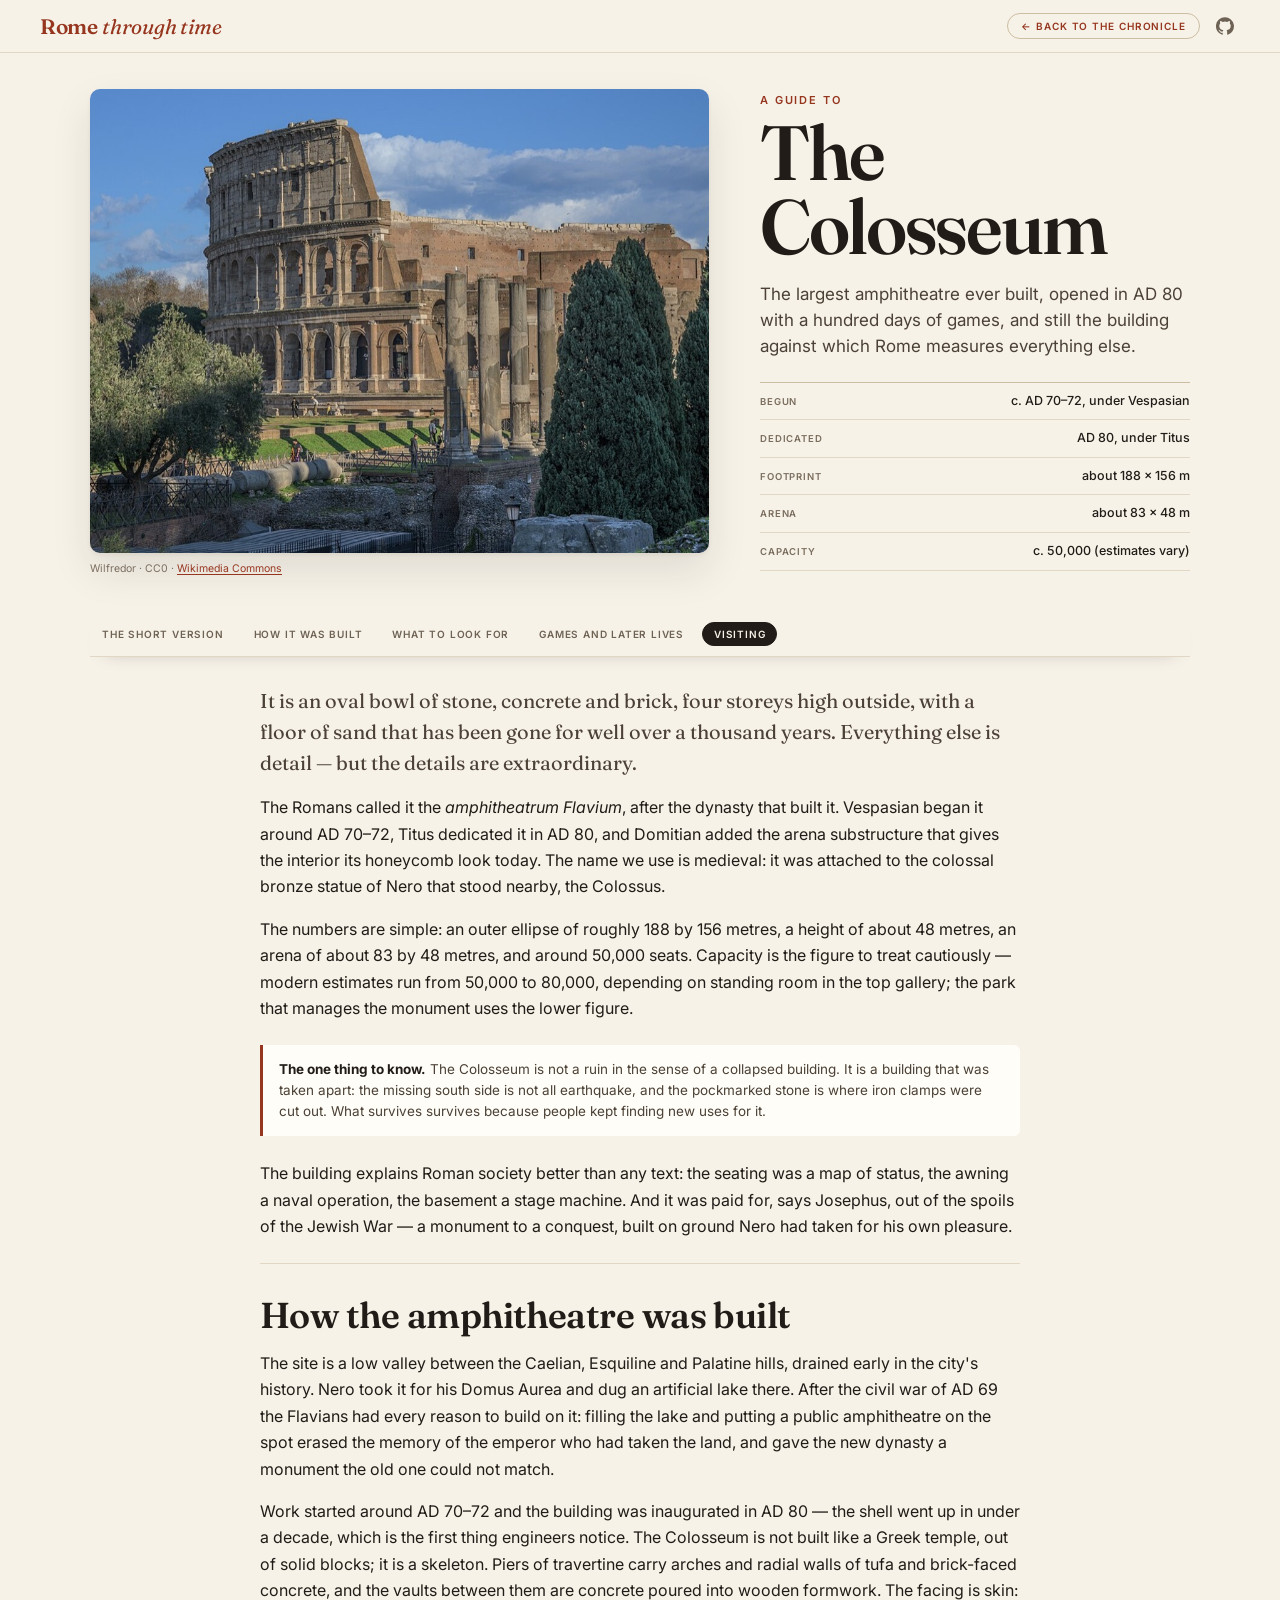
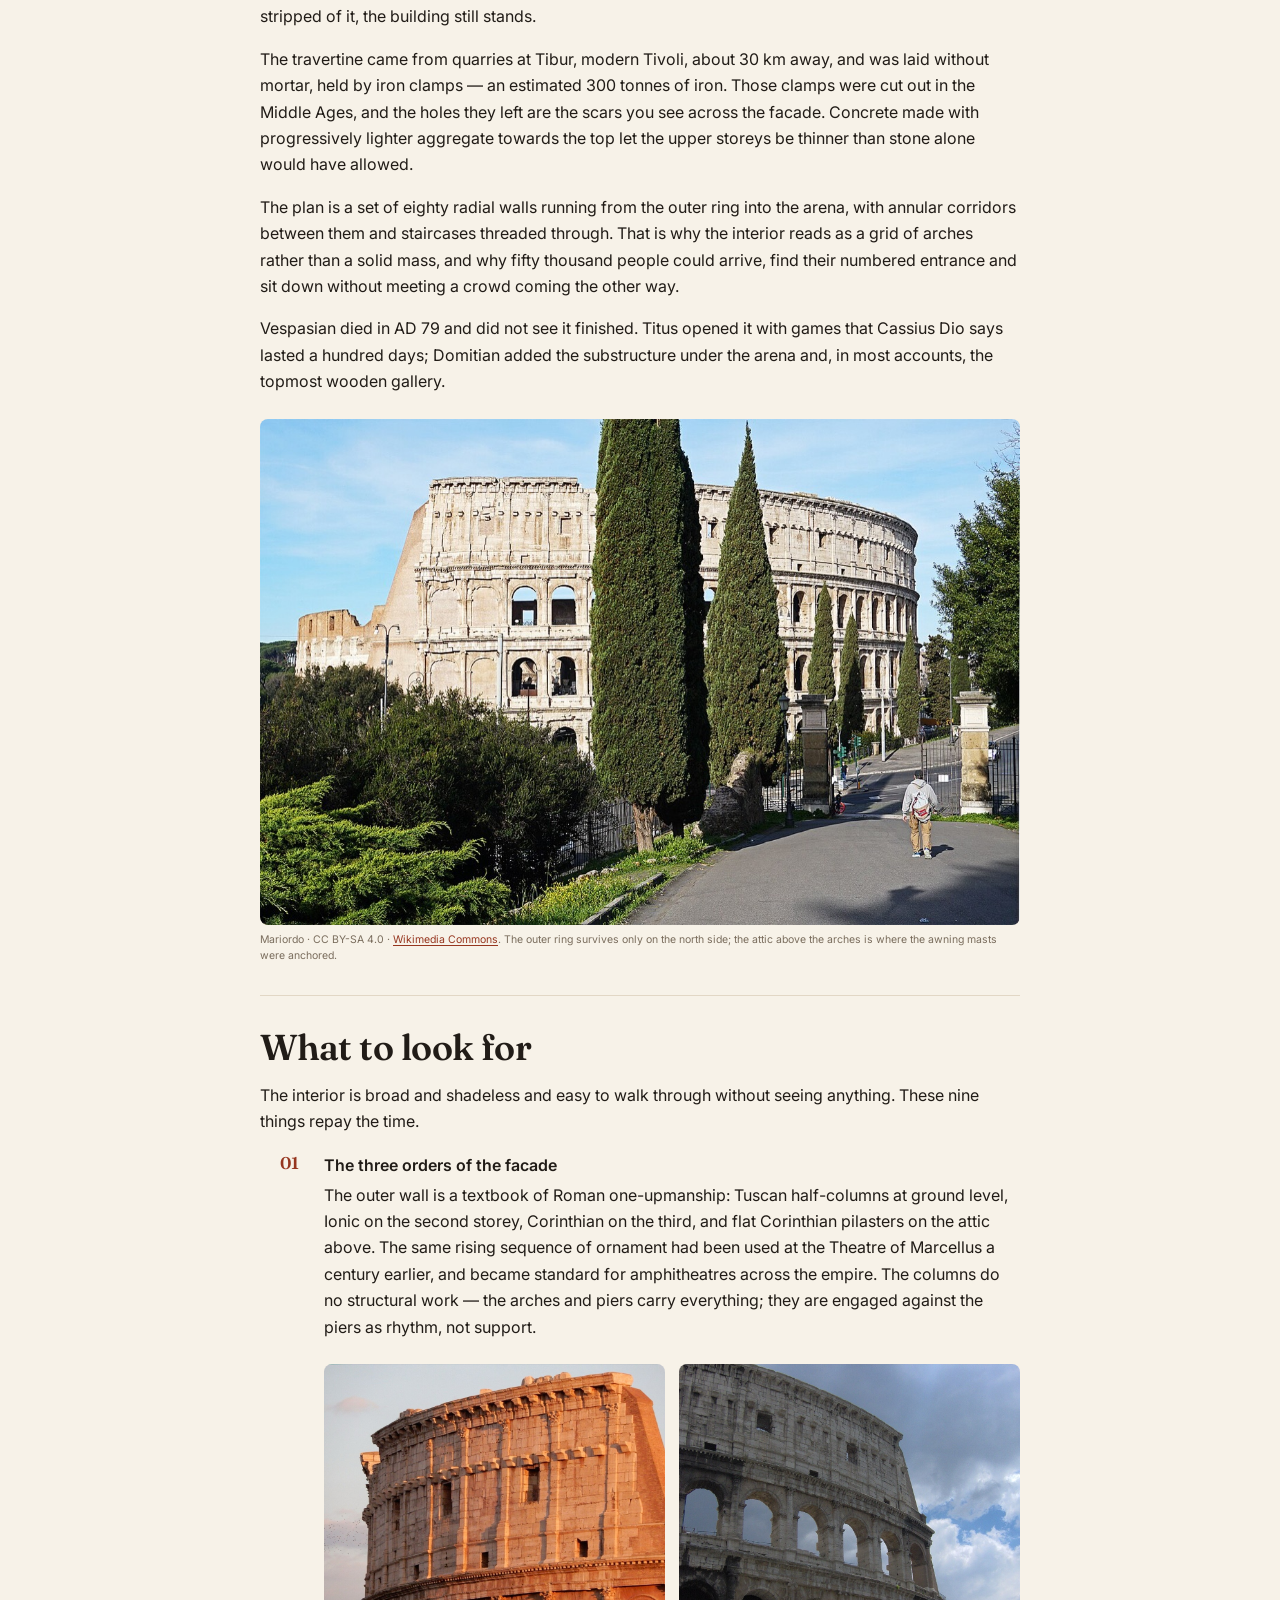
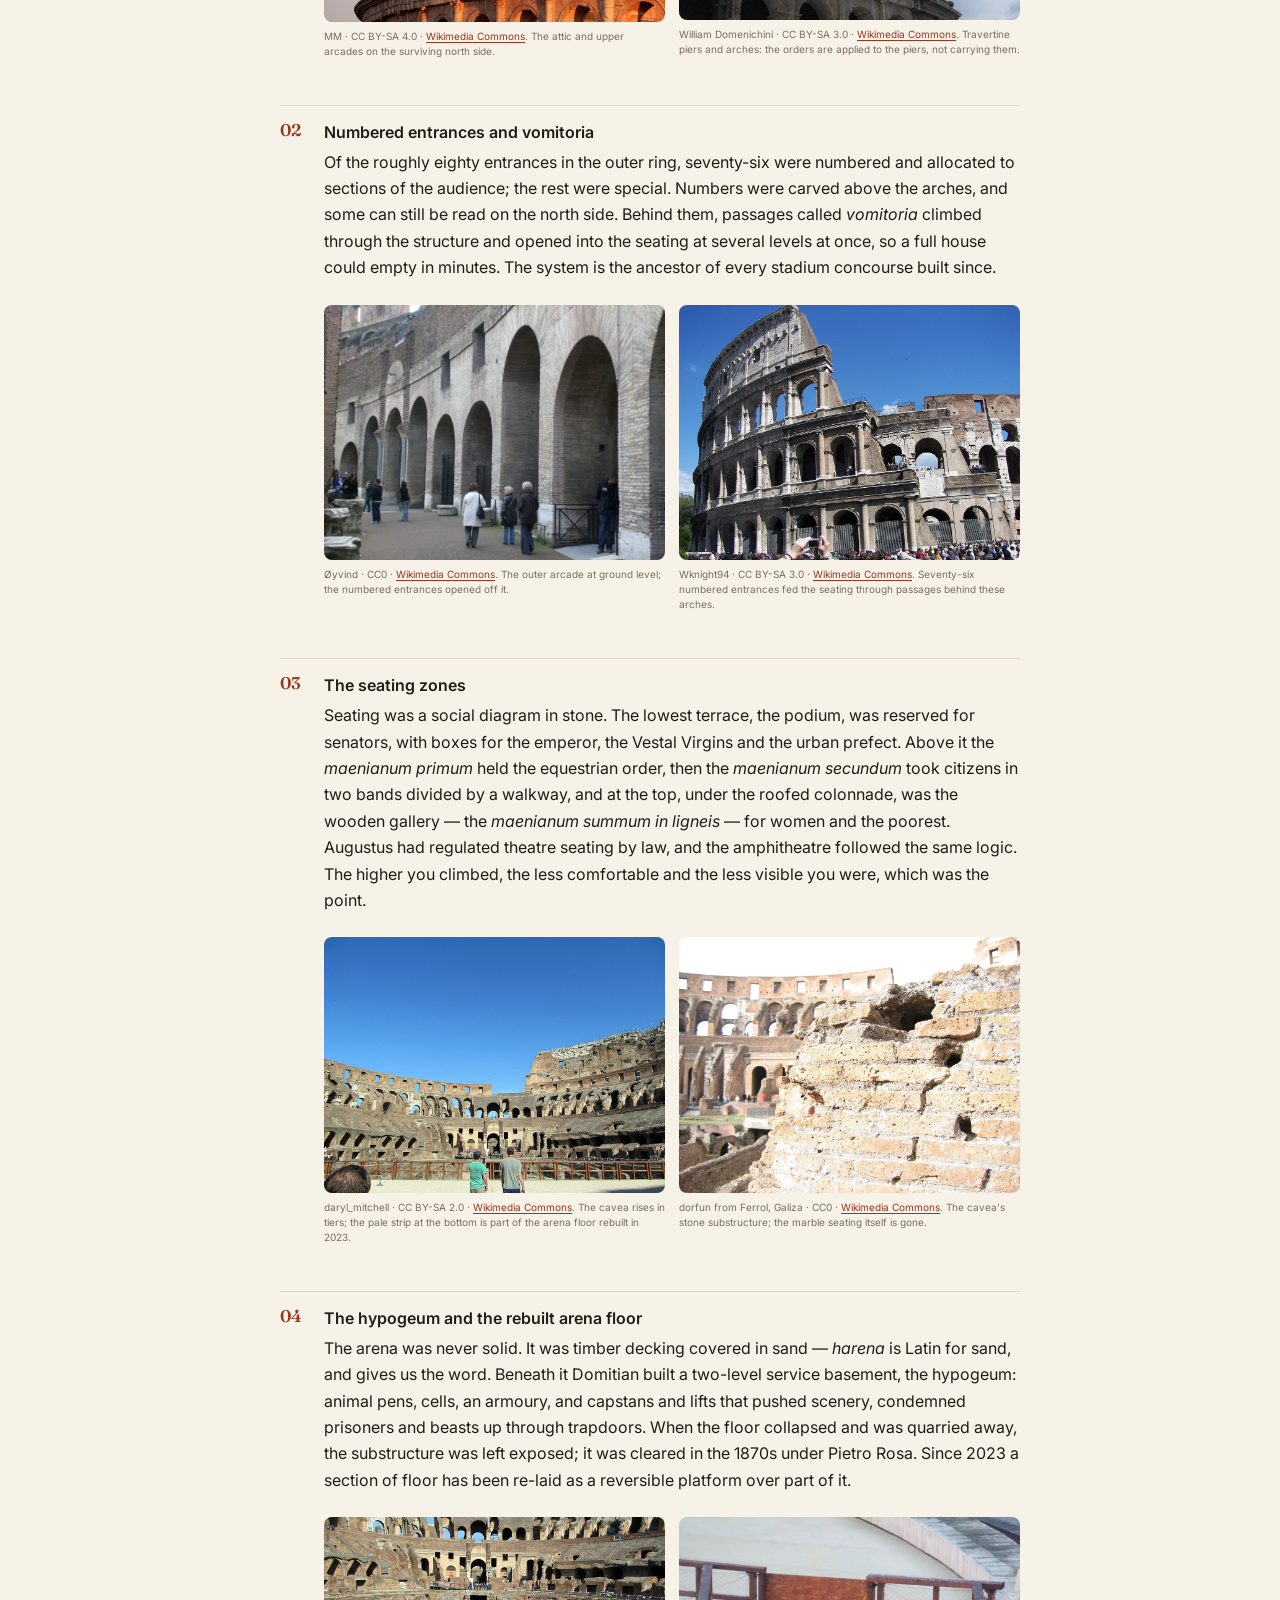
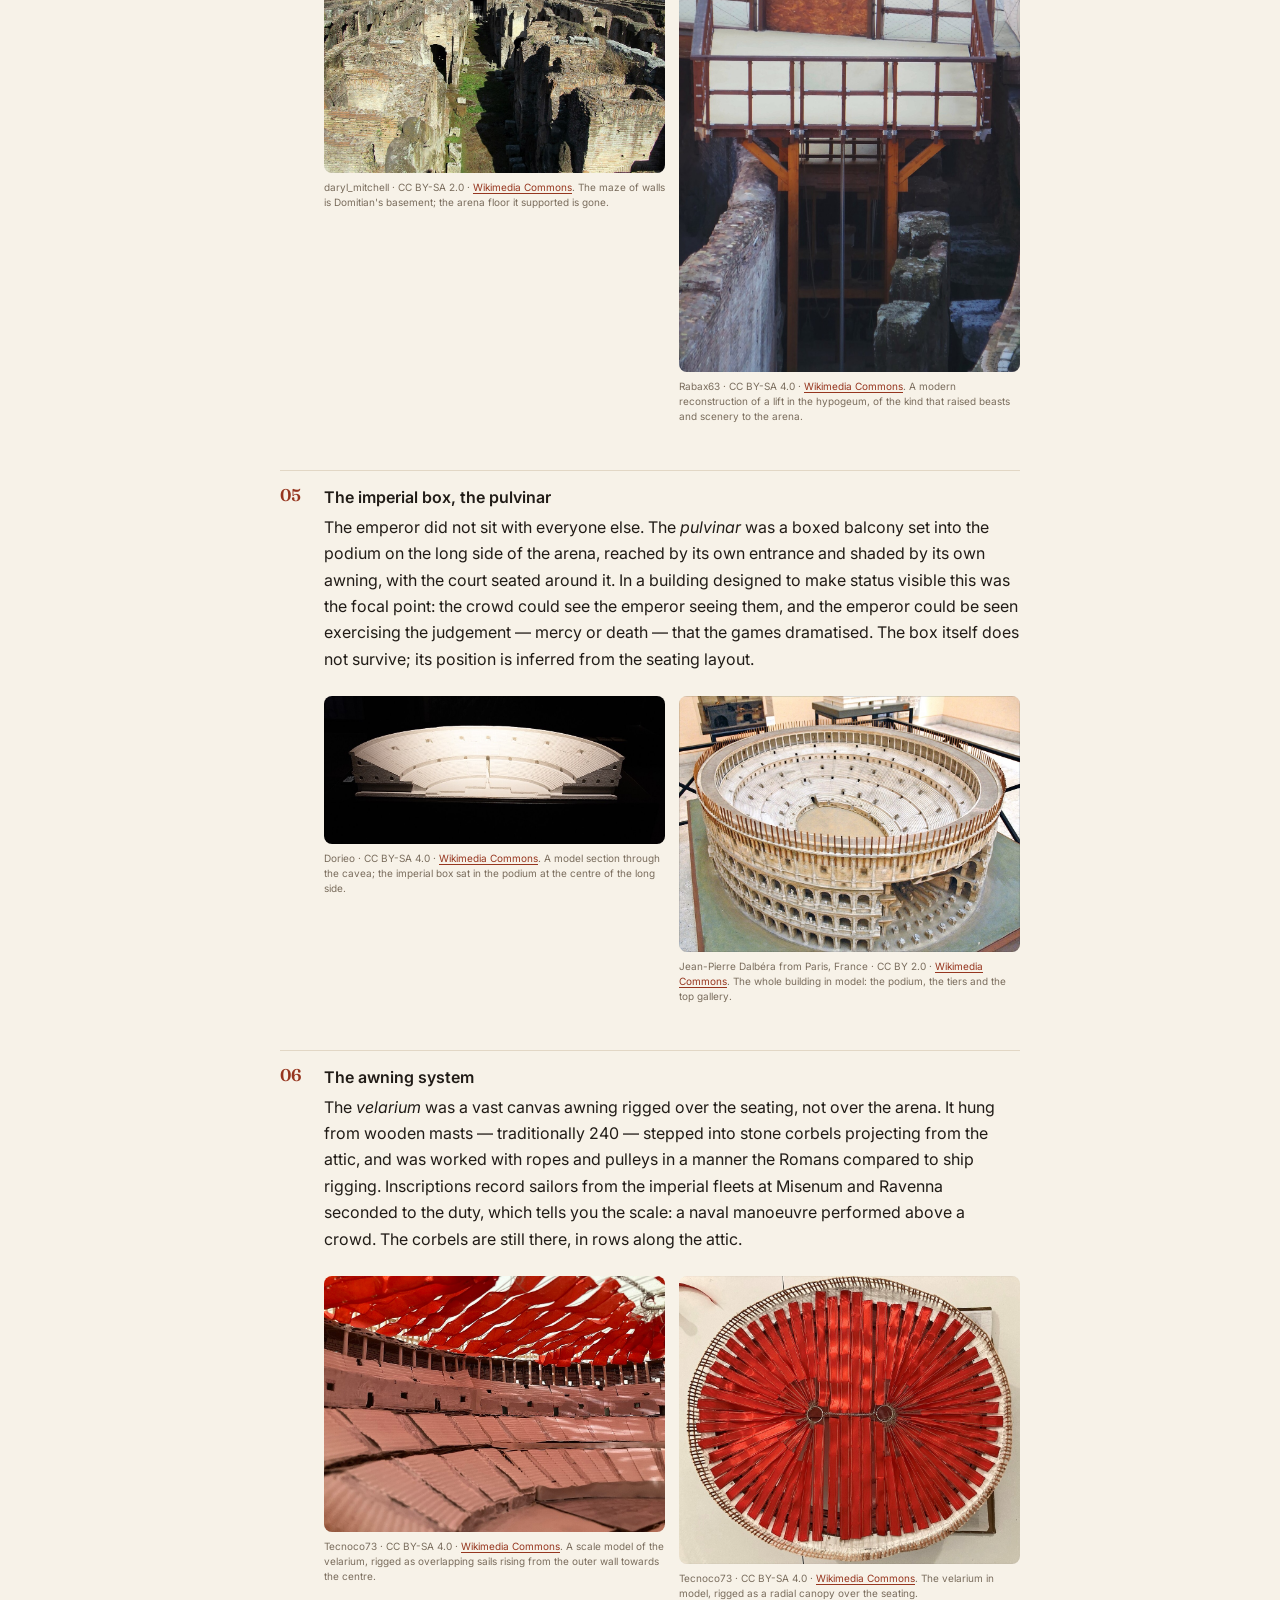
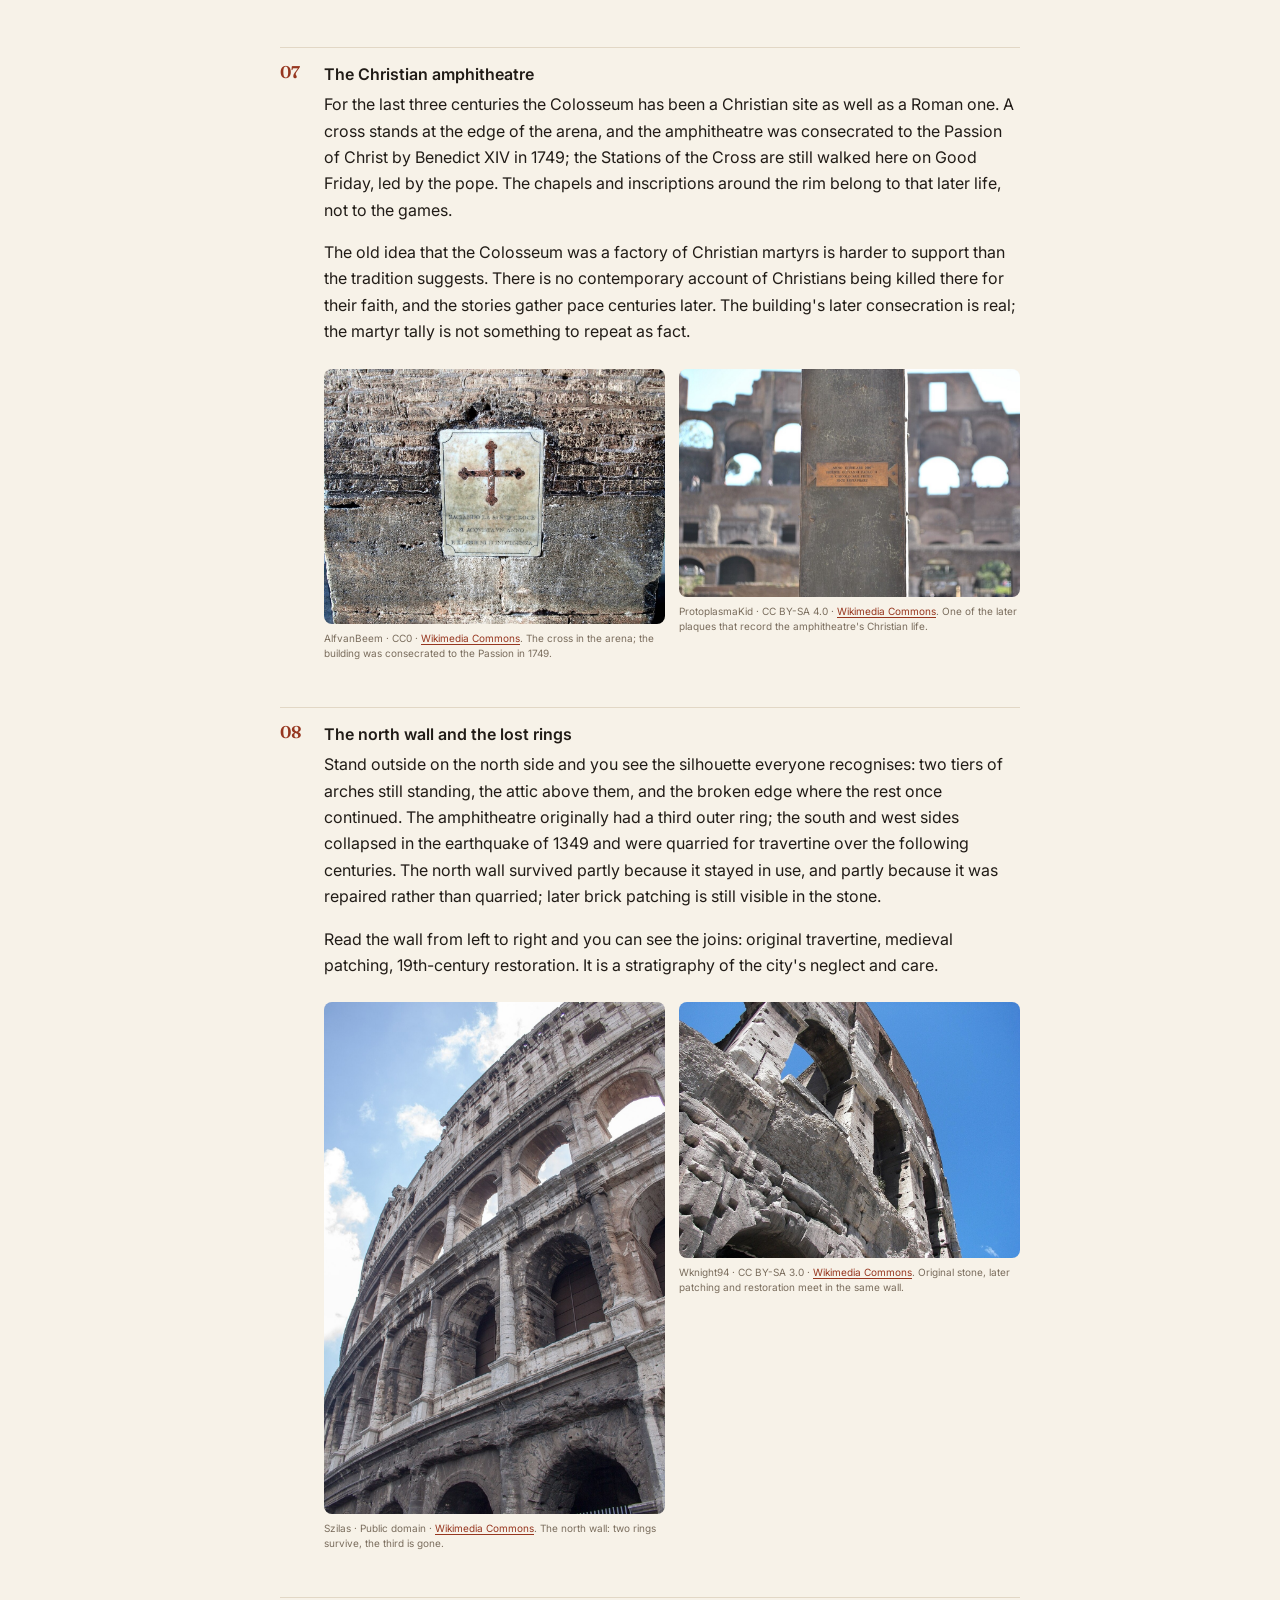
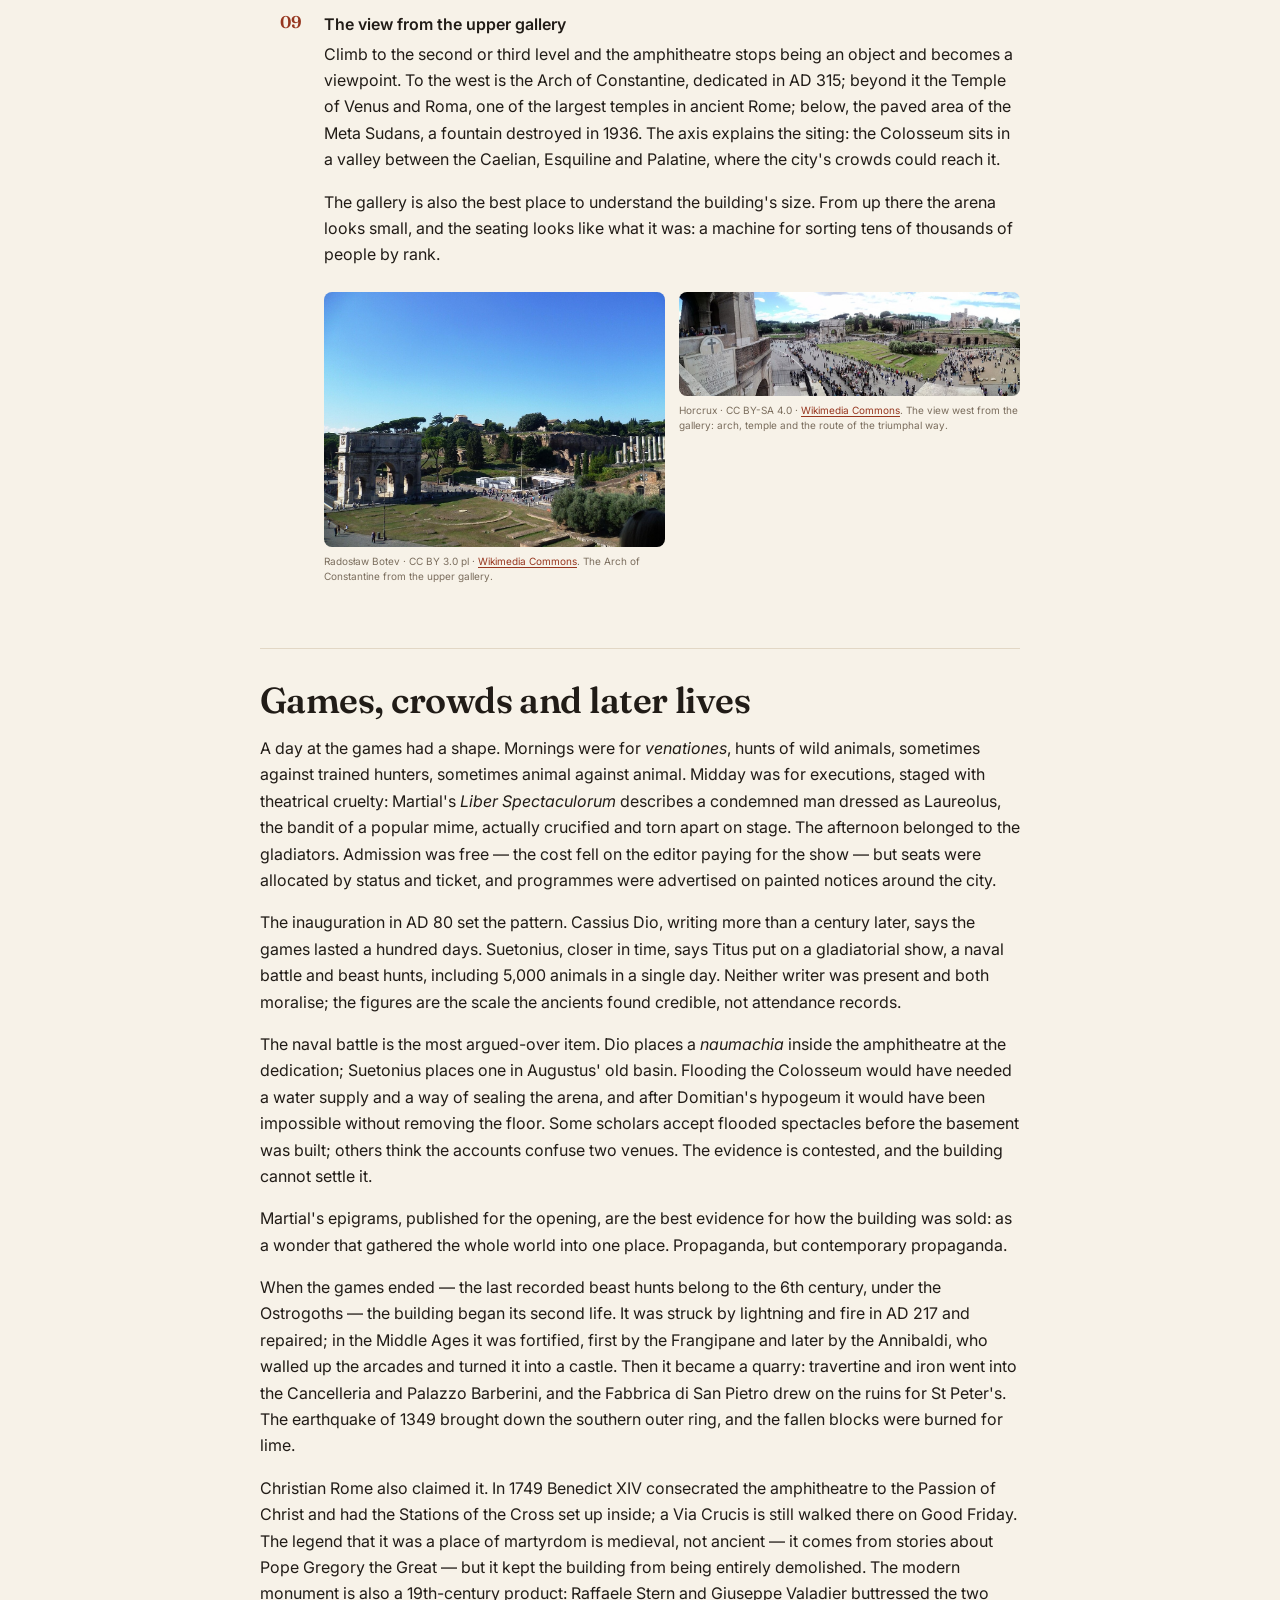
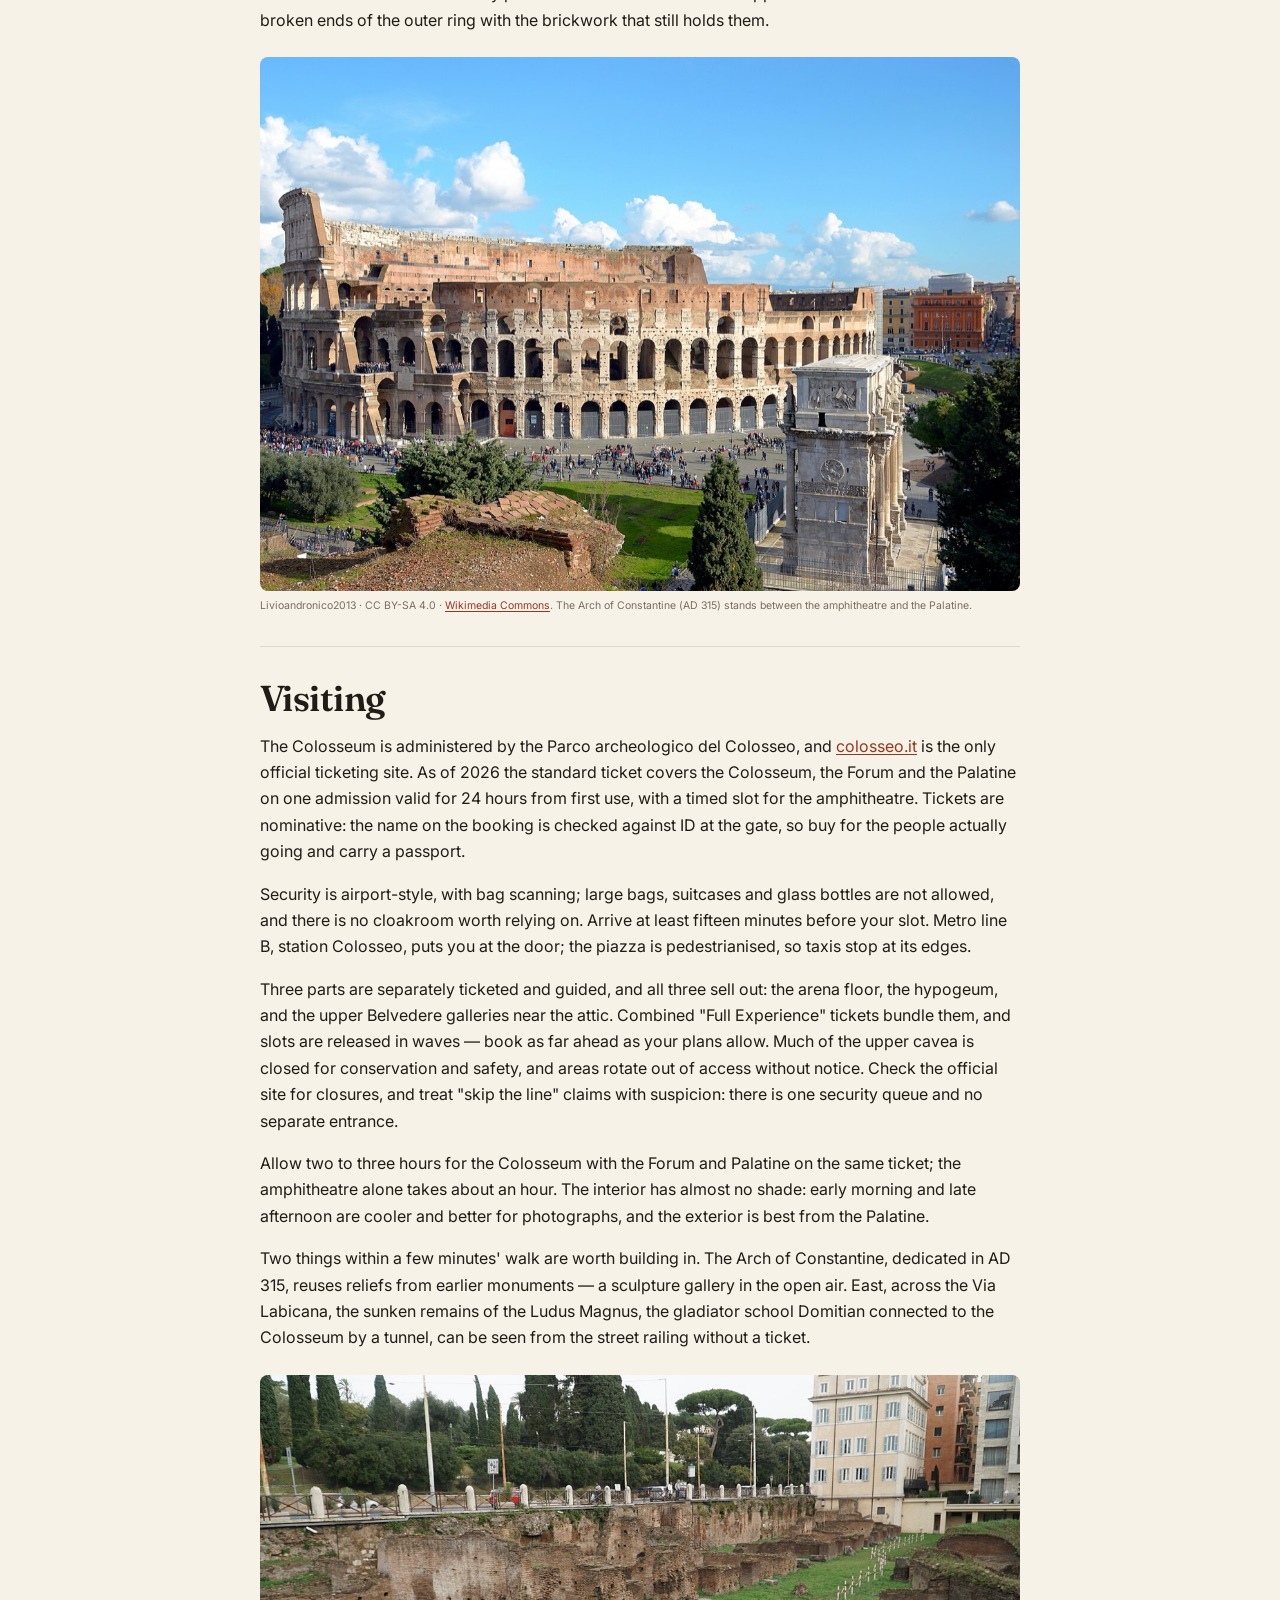
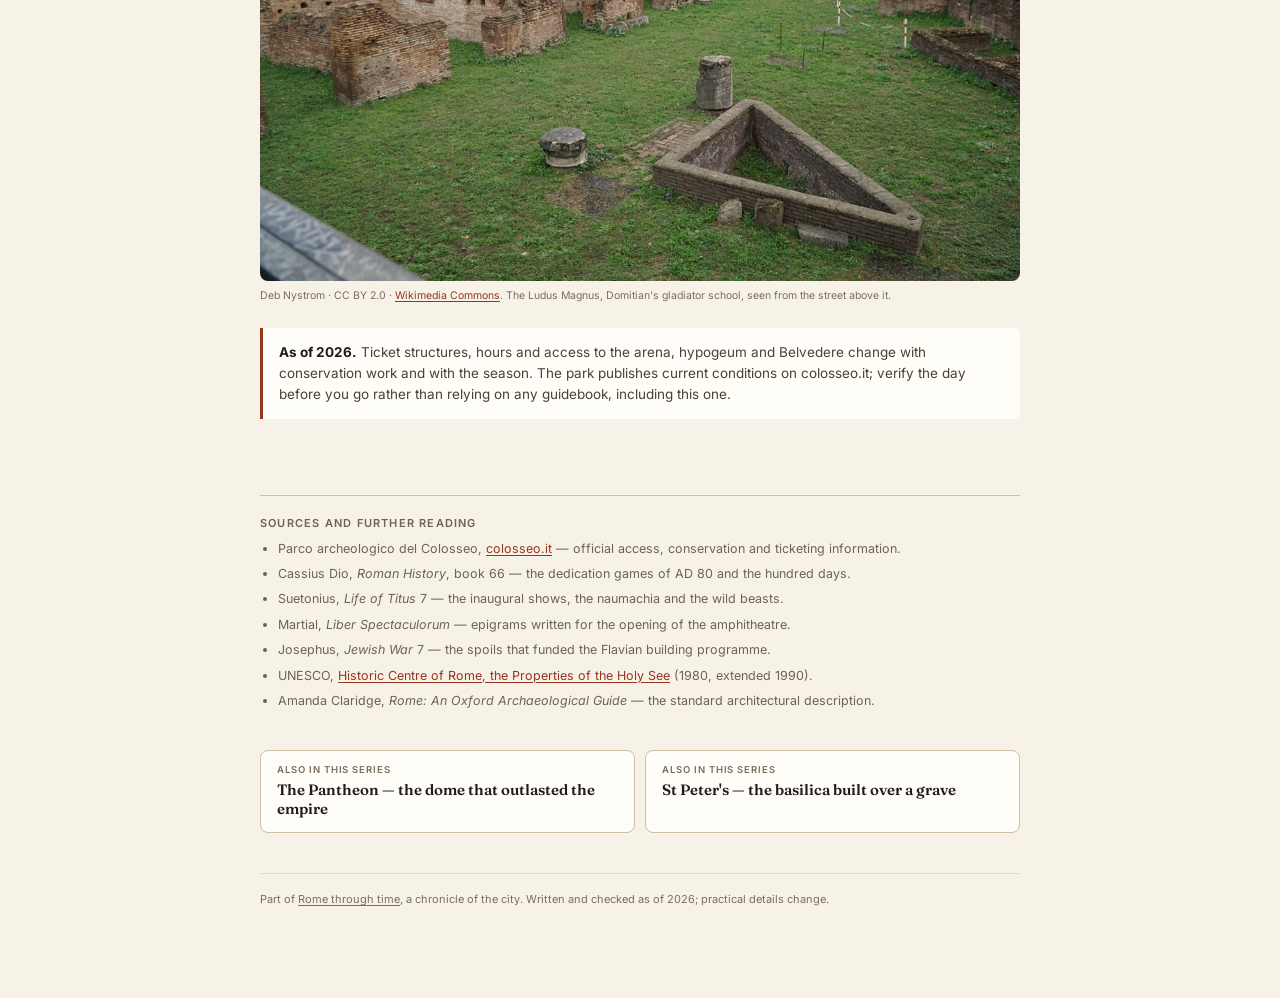
==== commit b8f42d46: "Link the source repository from the site headers" ====
--- a/colosseum.html
+++ b/colosseum.html
@@ -9,13 +9,16 @@
 <link rel="preconnect" href="https://fonts.googleapis.com">
 <link rel="preconnect" href="https://fonts.gstatic.com" crossorigin>
 <link href="https://fonts.googleapis.com/css2?family=Fraunces:ital,opsz,wght@0,9..144,400..700;1,9..144,400..600&family=Inter:wght@400;500;600&display=swap" rel="stylesheet">
-<link rel="stylesheet" href="assets/guide.css?v=7">
+<link rel="stylesheet" href="assets/guide.css?v=8">
 </head>
 <body class="guide">
 <a class="guide-skip" href="#content">Skip to content</a>
 <header class="guide-top">
   <a class="guide-brand" href="index.html">Rome <span>through time</span></a>
-  <a class="guide-back" href="index.html#colosseum">← Back to the chronicle</a>
+  <div class="guide-top-links">
+    <a class="guide-back" href="index.html#colosseum">← Back to the chronicle</a>
+    <a class="repo-link" href="https://github.com/nionis/rome-tourist" aria-label="Source code on GitHub" title="Source code on GitHub"><svg viewBox="0 0 24 24" width="18" height="18" aria-hidden="true" focusable="false"><path fill="currentColor" d="M12 .3a12 12 0 0 0-3.8 23.4c.6.1.8-.3.8-.6v-2c-3.3.7-4-1.6-4-1.6-.6-1.4-1.4-1.8-1.4-1.8-1.1-.7.1-.7.1-.7 1.2.1 1.9 1.2 1.9 1.2 1 1.8 2.8 1.3 3.5 1 .1-.8.4-1.3.8-1.6-2.7-.3-5.5-1.3-5.5-5.9 0-1.3.5-2.4 1.2-3.2-.1-.3-.5-1.5.1-3.2 0 0 1-.3 3.3 1.2a11.5 11.5 0 0 1 6 0c2.3-1.5 3.3-1.2 3.3-1.2.6 1.7.2 2.9.1 3.2.8.8 1.2 1.9 1.2 3.2 0 4.6-2.8 5.6-5.5 5.9.4.4.8 1.1.8 2.2v3.3c0 .3.2.7.8.6A12 12 0 0 0 12 .3Z"/></svg></a>
+  </div>
 </header>
 <main class="guide-main" id="content">
   <section class="guide-hero">
--- a/assets/guide.css
+++ b/assets/guide.css
@@ -84,6 +84,28 @@
 
 .guide-back:hover { background: var(--card); border-color: var(--ink-soft); }
 
+.guide-top-links {
+  display: flex;
+  align-items: center;
+  gap: 10px;
+  flex-shrink: 0;
+}
+
+.guide .repo-link {
+  display: inline-flex;
+  align-items: center;
+  justify-content: center;
+  width: 30px;
+  height: 30px;
+  border-radius: 50%;
+  color: var(--muted);
+  transition: color .15s ease, background-color .15s ease;
+}
+
+.guide .repo-link svg { display: block; }
+
+.guide .repo-link:hover { color: var(--ink); background: var(--card); }
+
 /* ---------- hero ---------- */
 
 .guide-main {
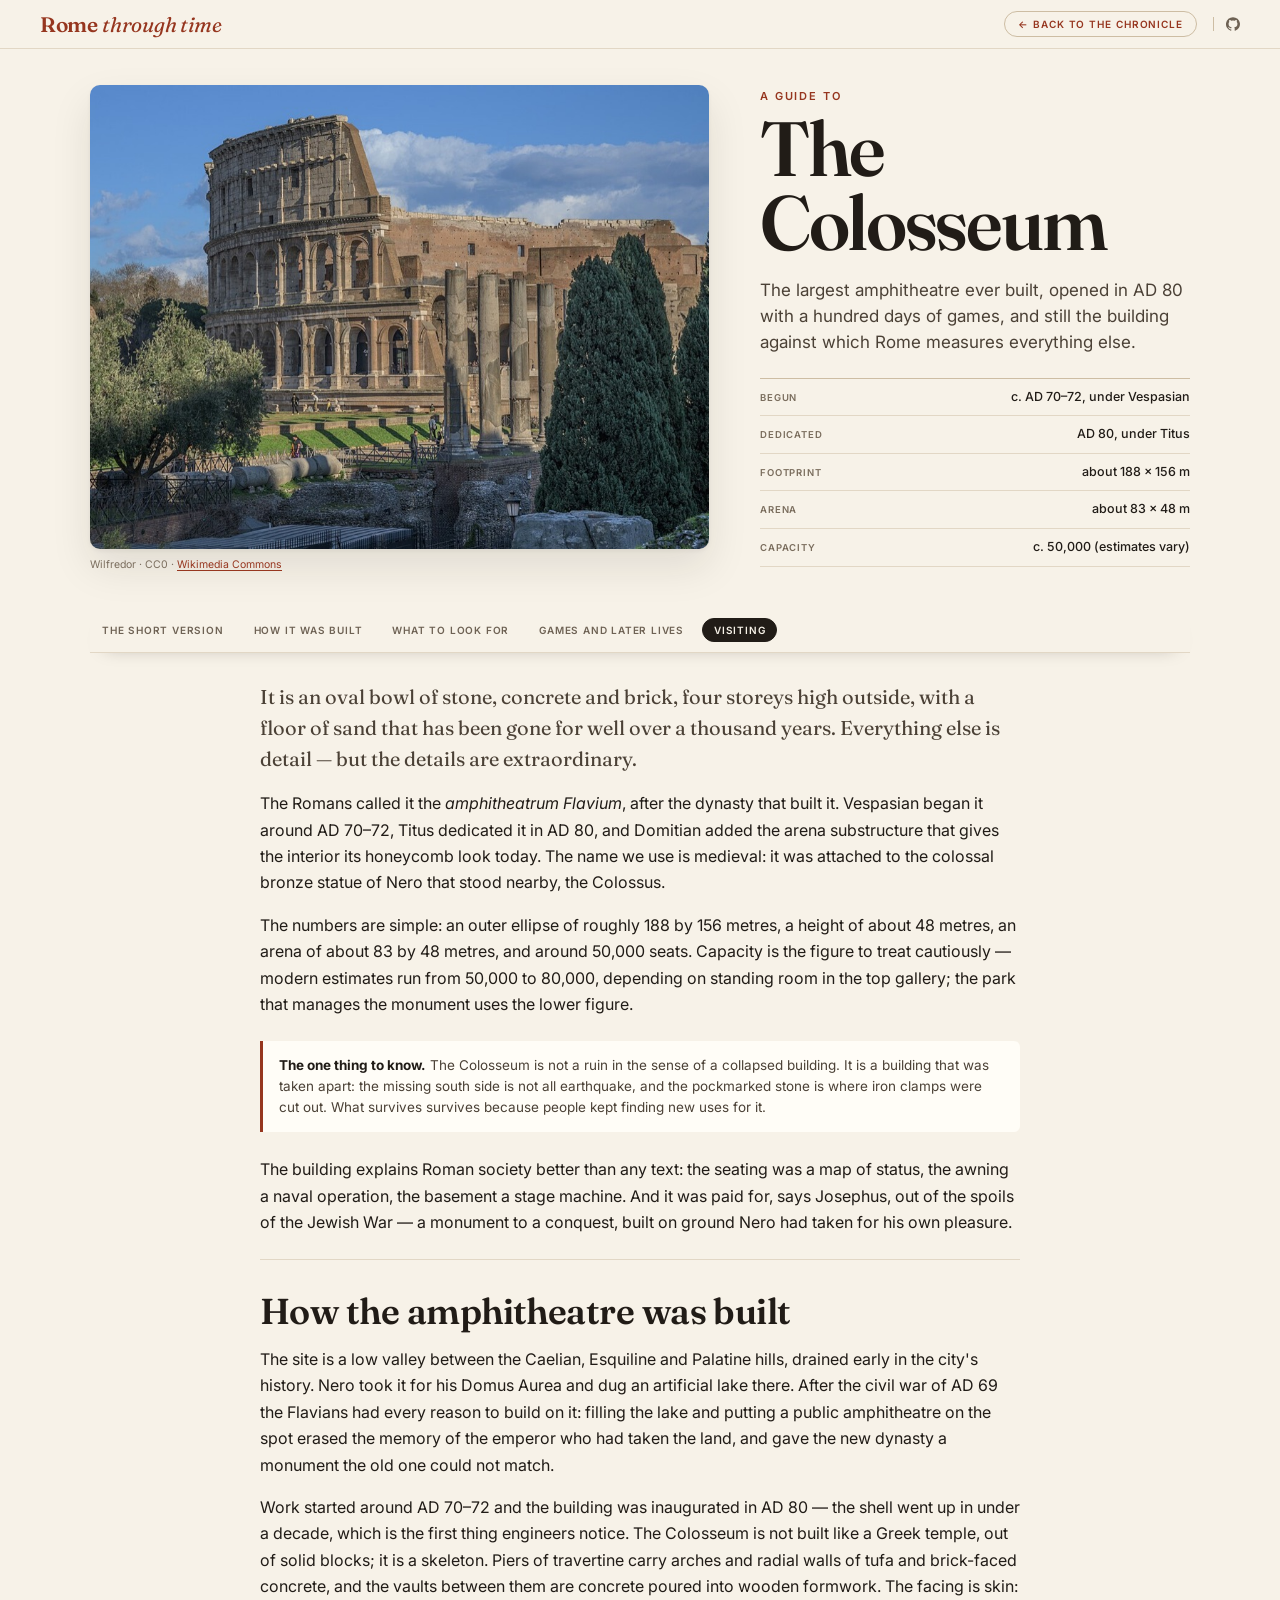
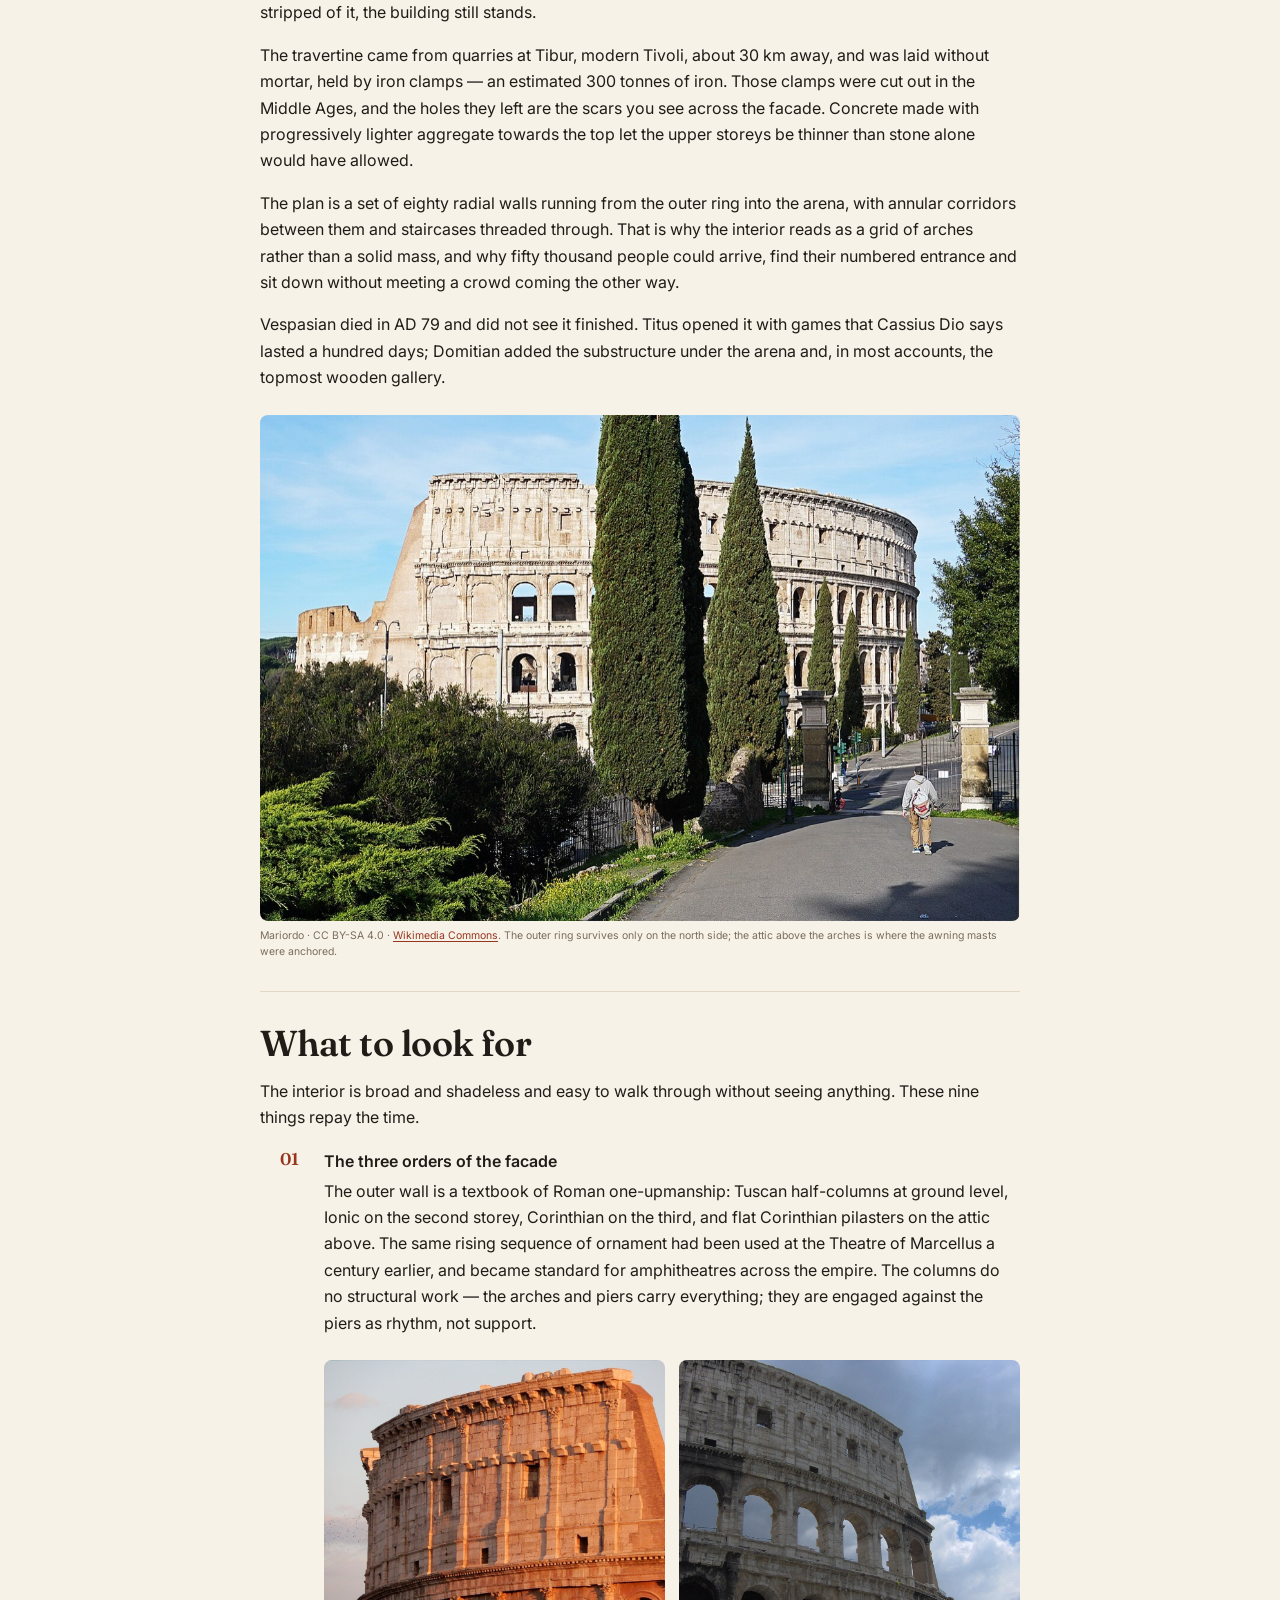
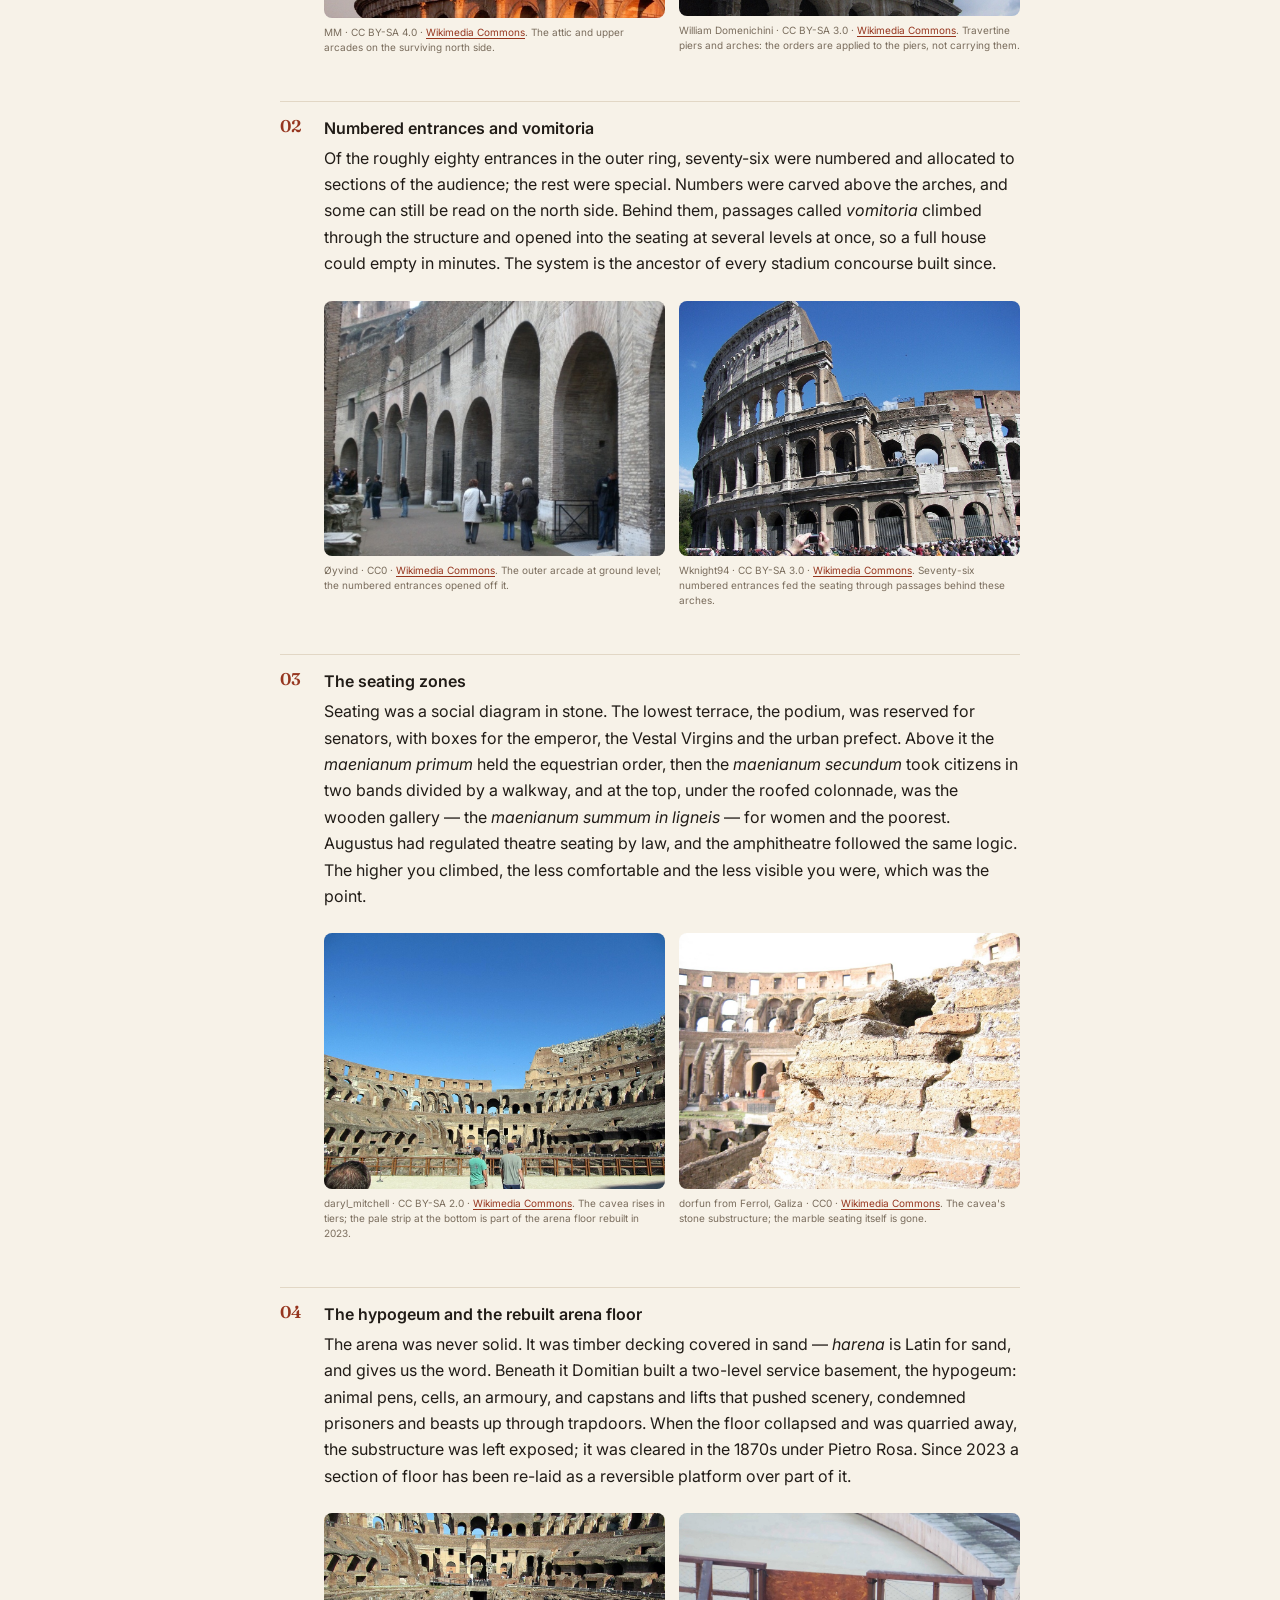
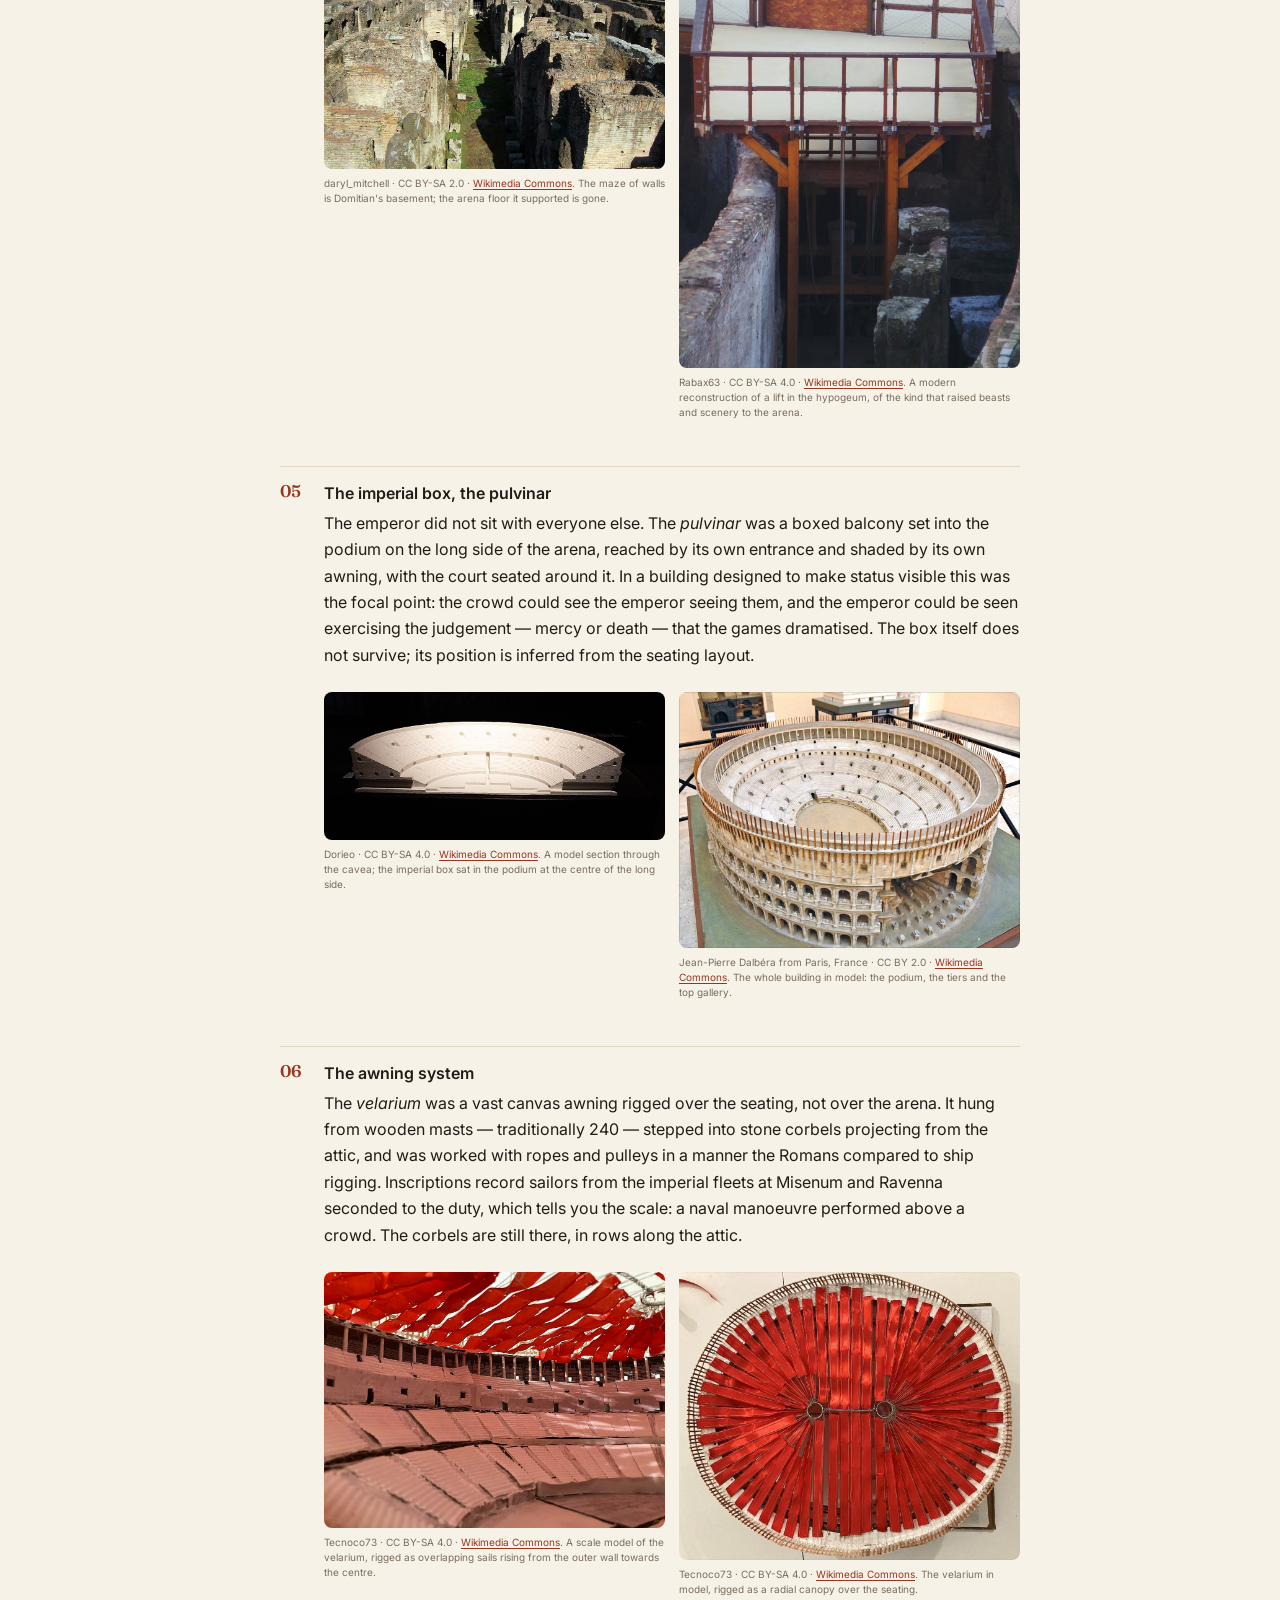
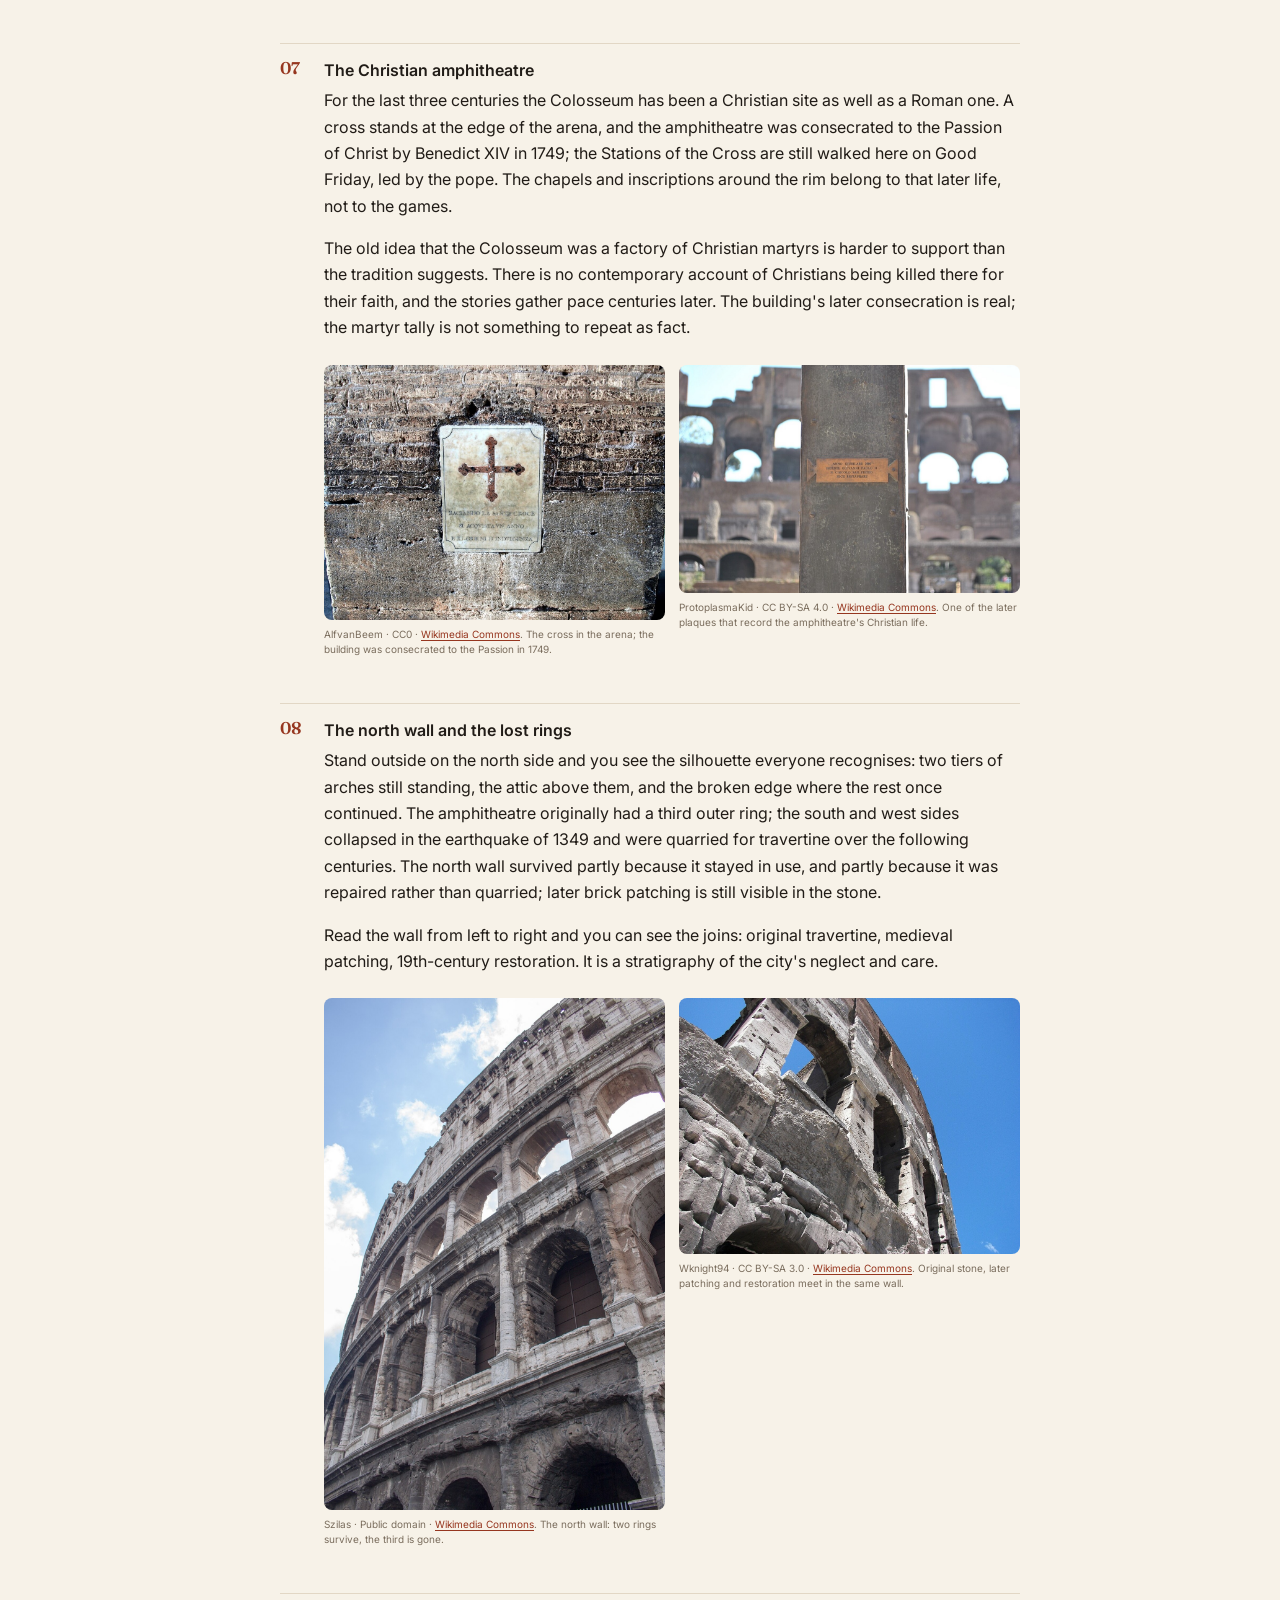
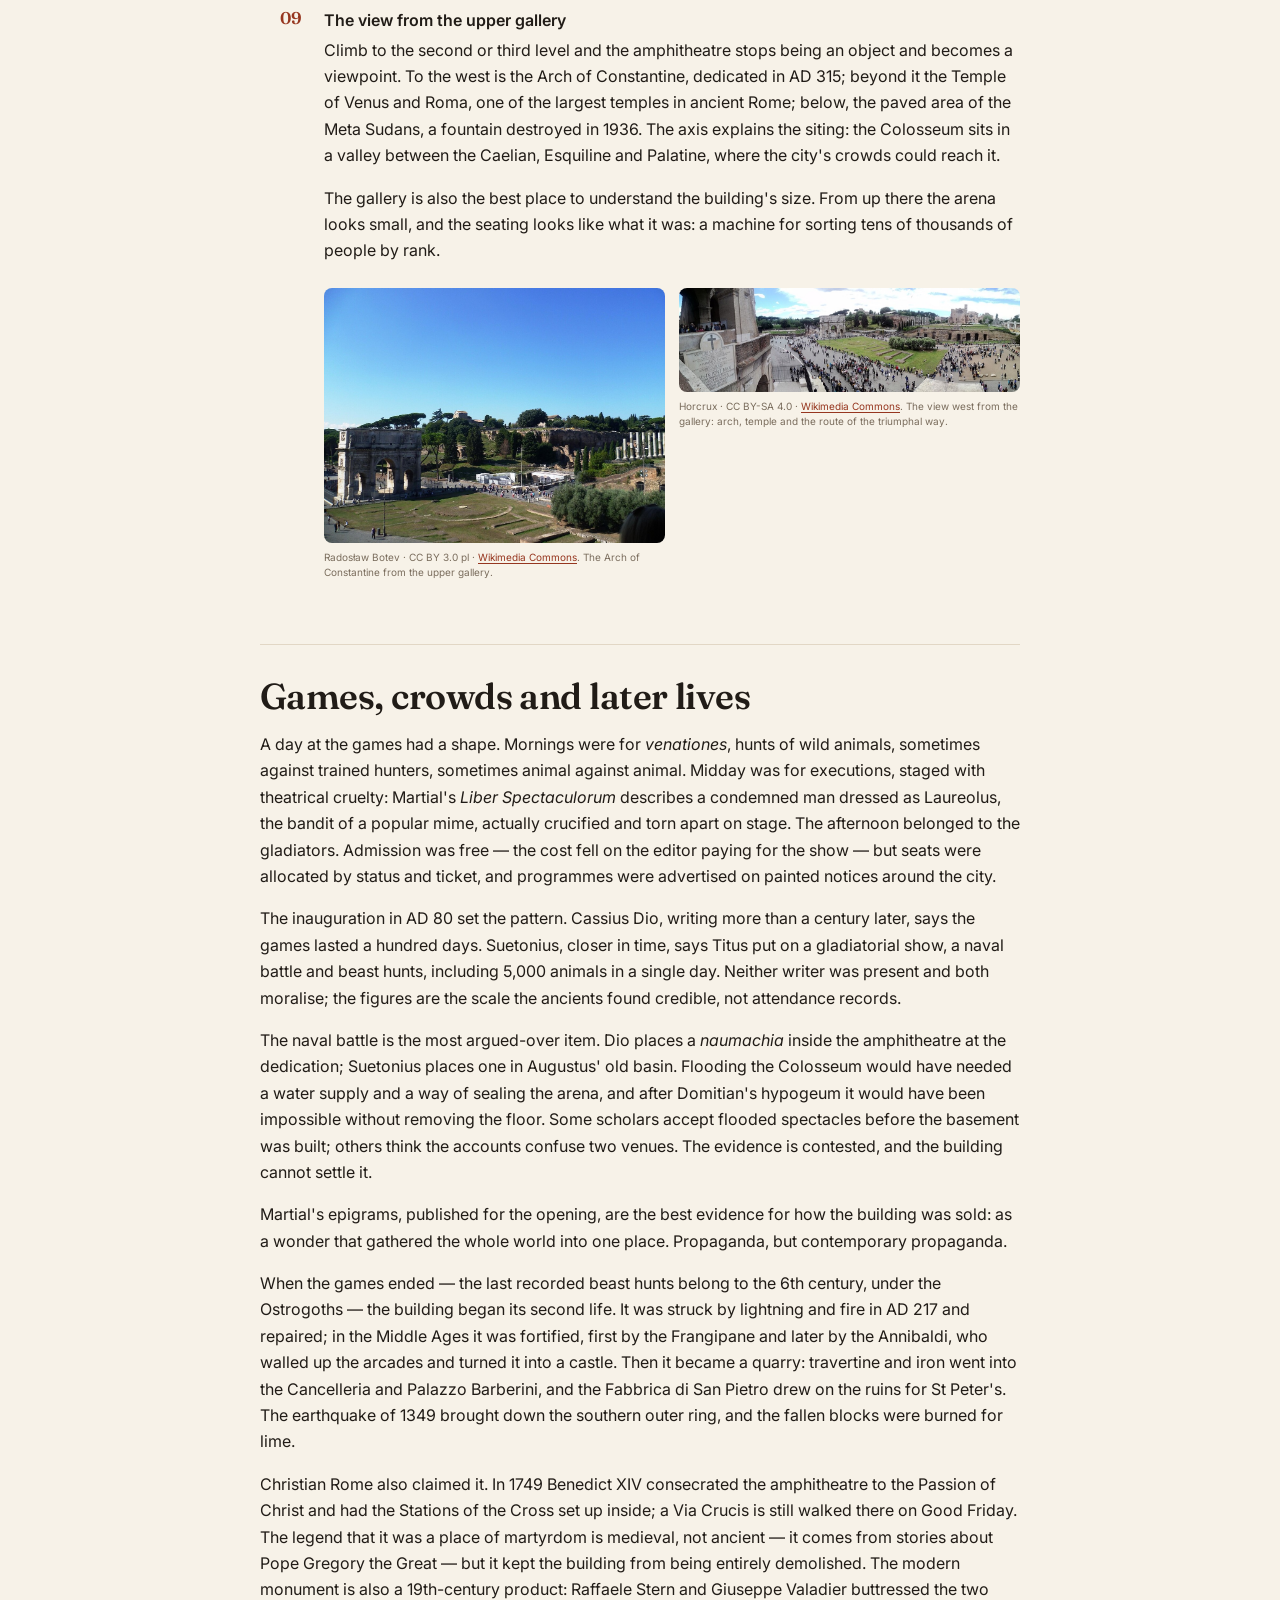
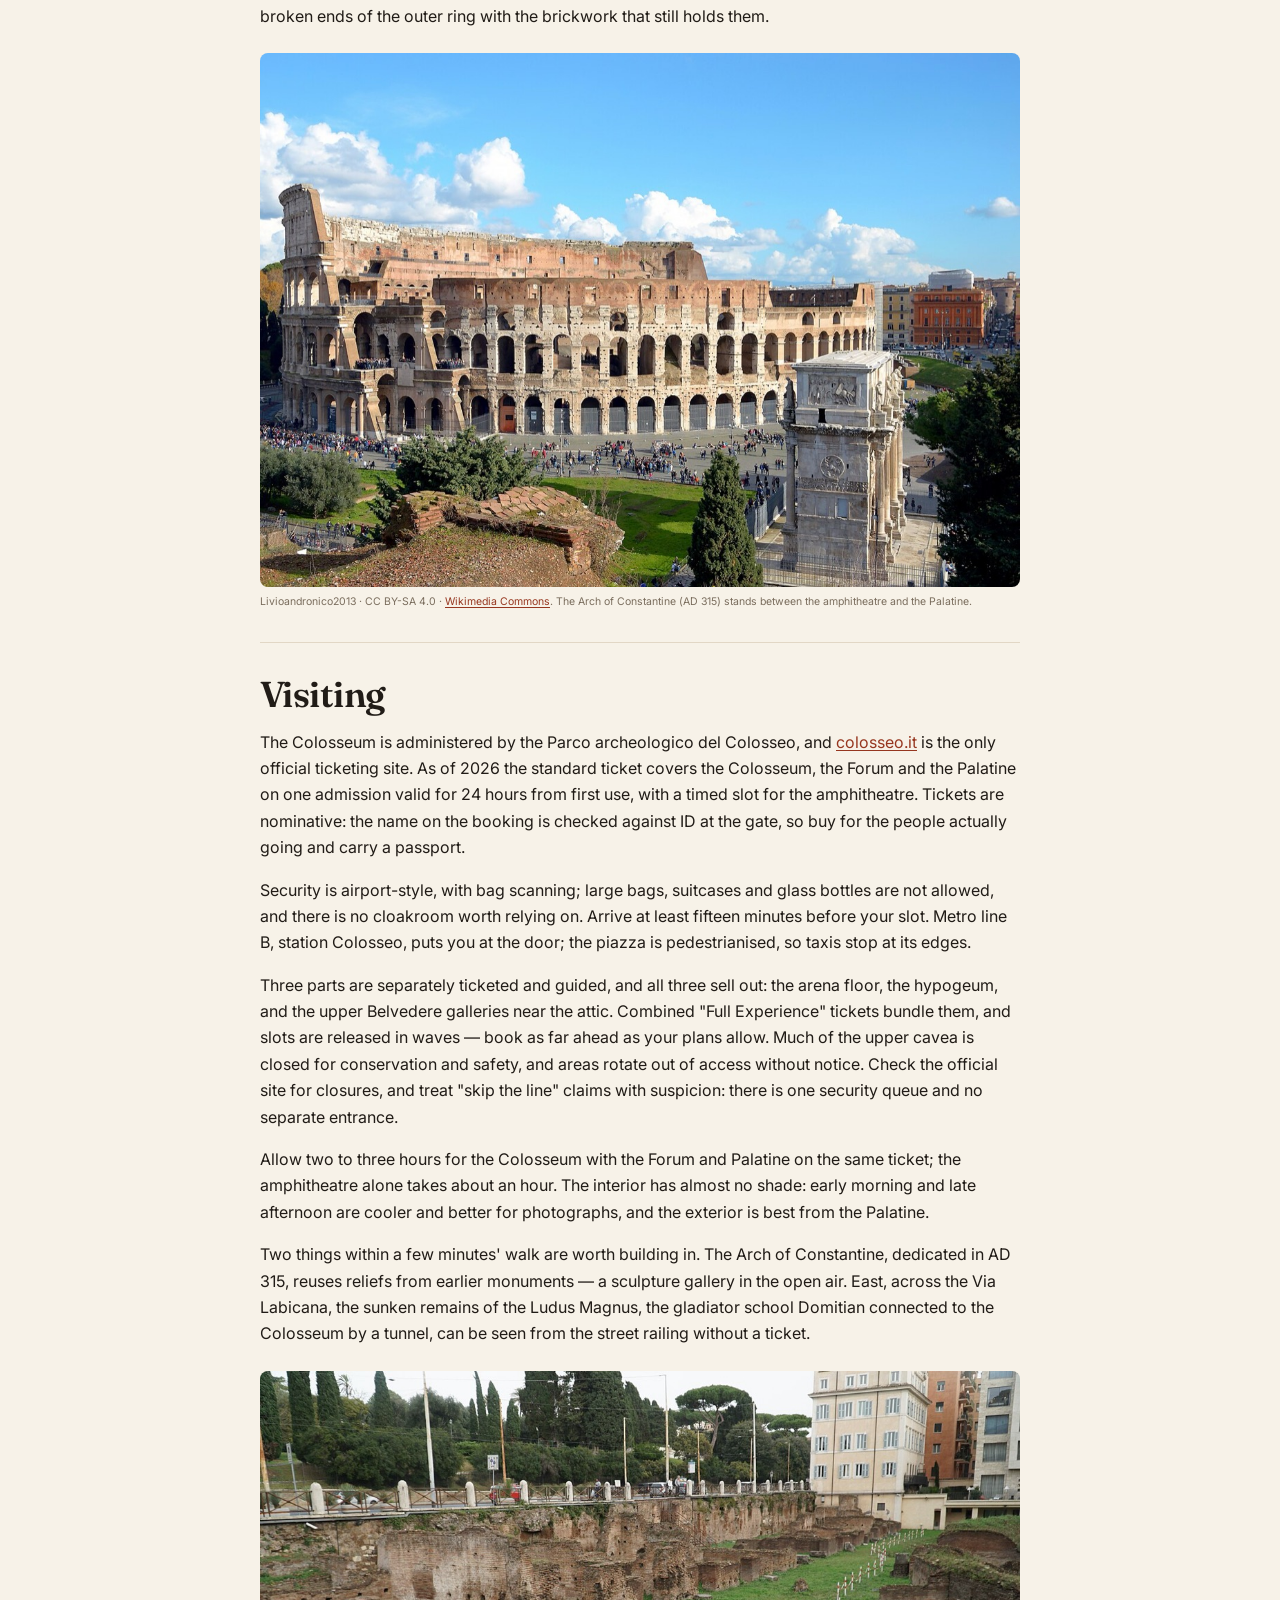
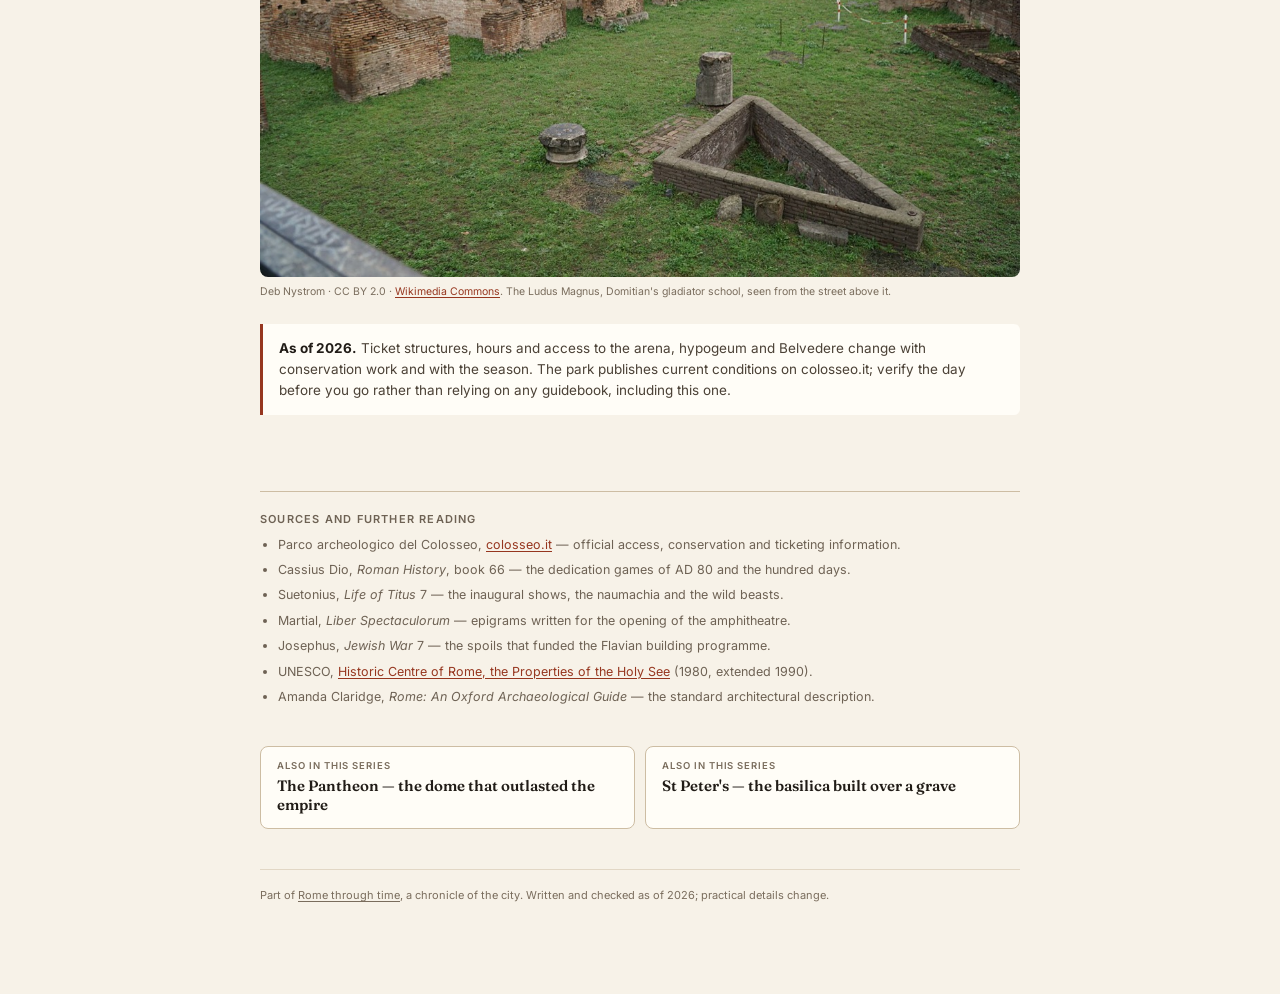
==== commit 53629627: "feat(assets): restyled the repo link as a marginal hairline mark - Replaced the circular repo button" ====
--- a/colosseum.html
+++ b/colosseum.html
@@ -9,7 +9,7 @@
 <link rel="preconnect" href="https://fonts.googleapis.com">
 <link rel="preconnect" href="https://fonts.gstatic.com" crossorigin>
 <link href="https://fonts.googleapis.com/css2?family=Fraunces:ital,opsz,wght@0,9..144,400..700;1,9..144,400..600&family=Inter:wght@400;500;600&display=swap" rel="stylesheet">
-<link rel="stylesheet" href="assets/guide.css?v=8">
+<link rel="stylesheet" href="assets/guide.css?v=9">
 </head>
 <body class="guide">
 <a class="guide-skip" href="#content">Skip to content</a>
--- a/assets/guide.css
+++ b/assets/guide.css
@@ -87,24 +87,28 @@
 .guide-top-links {
   display: flex;
   align-items: center;
-  gap: 10px;
   flex-shrink: 0;
 }
 
 .guide .repo-link {
   display: inline-flex;
   align-items: center;
-  justify-content: center;
-  width: 30px;
-  height: 30px;
-  border-radius: 50%;
+  height: 24px;
   color: var(--muted);
-  transition: color .15s ease, background-color .15s ease;
-}
-
-.guide .repo-link svg { display: block; }
-
-.guide .repo-link:hover { color: var(--ink); background: var(--card); }
+  transition: color .15s ease;
+}
+
+.guide .repo-link::before {
+  content: "";
+  width: 1px;
+  height: 14px;
+  margin: 0 12px 0 16px;
+  background: var(--line-strong);
+}
+
+.guide .repo-link svg { display: block; width: 14px; height: 14px; }
+
+.guide .repo-link:hover { color: var(--ink); }
 
 /* ---------- hero ---------- */
 
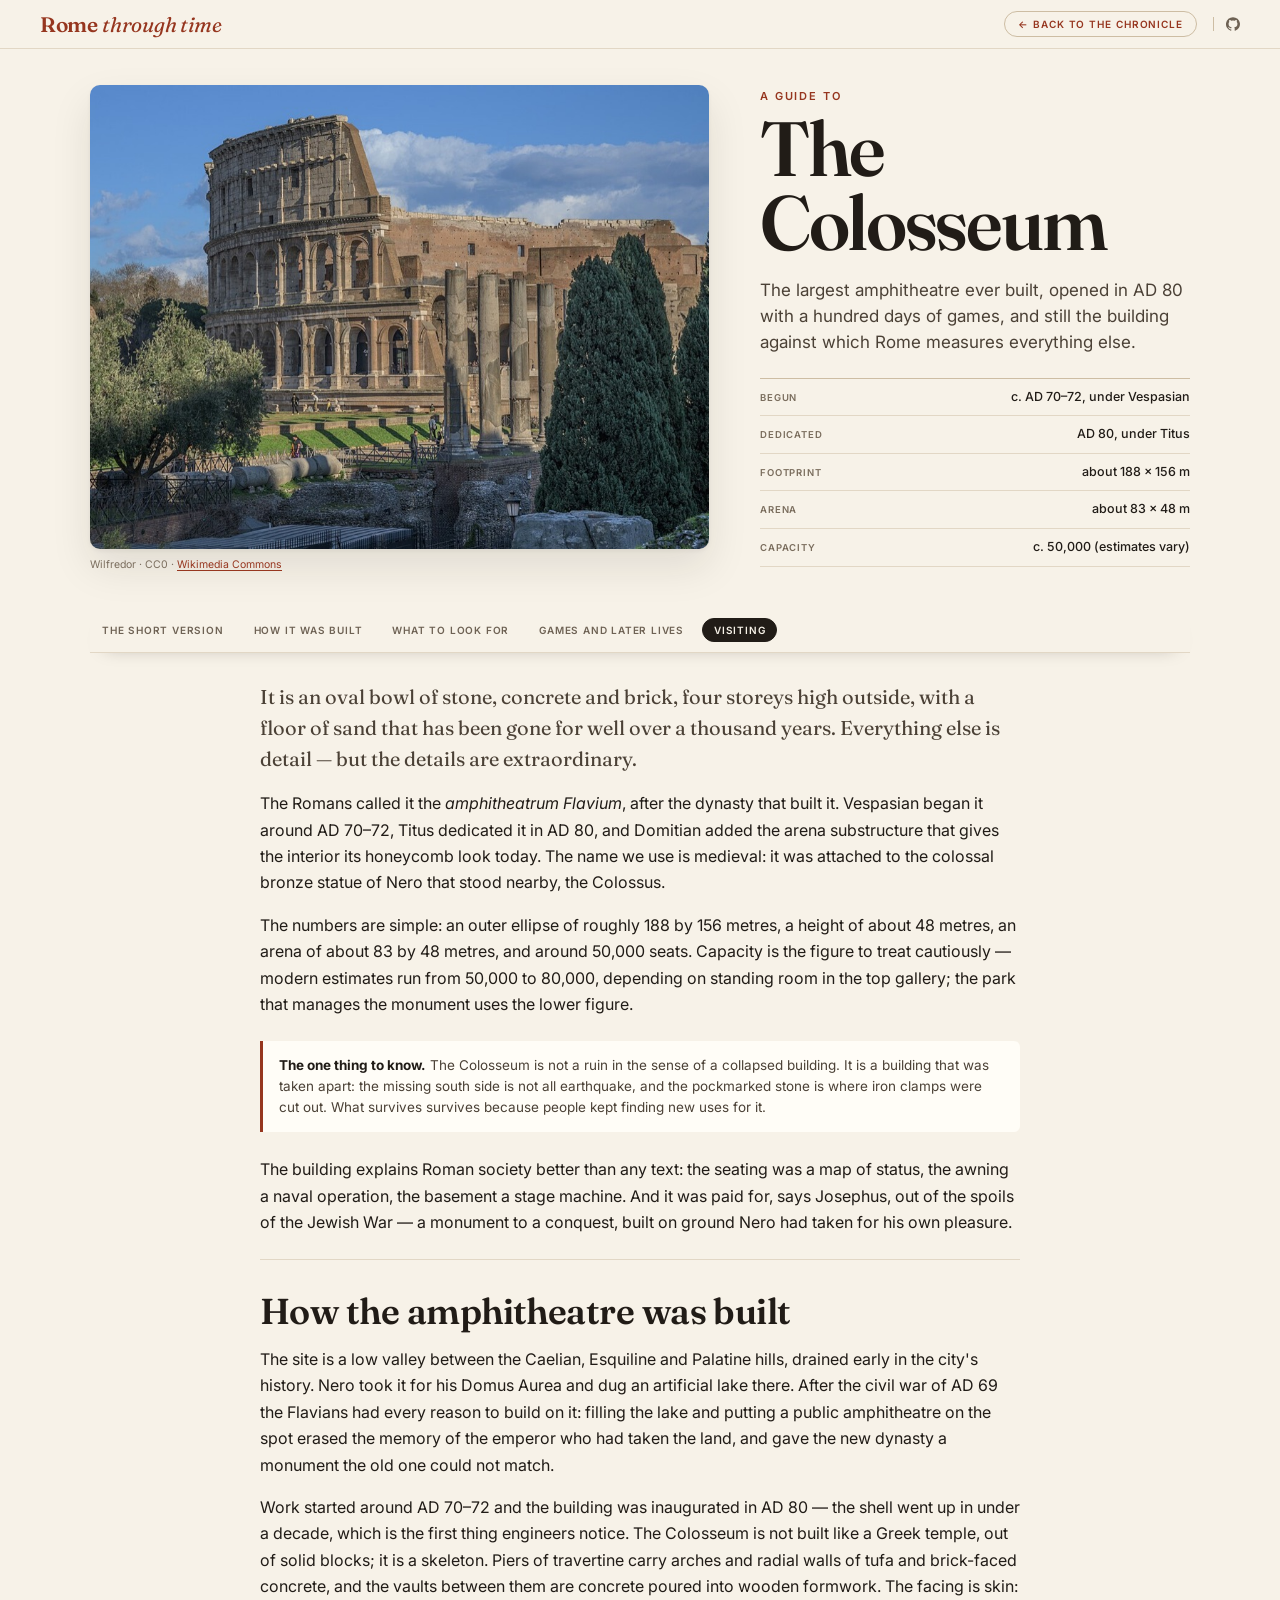
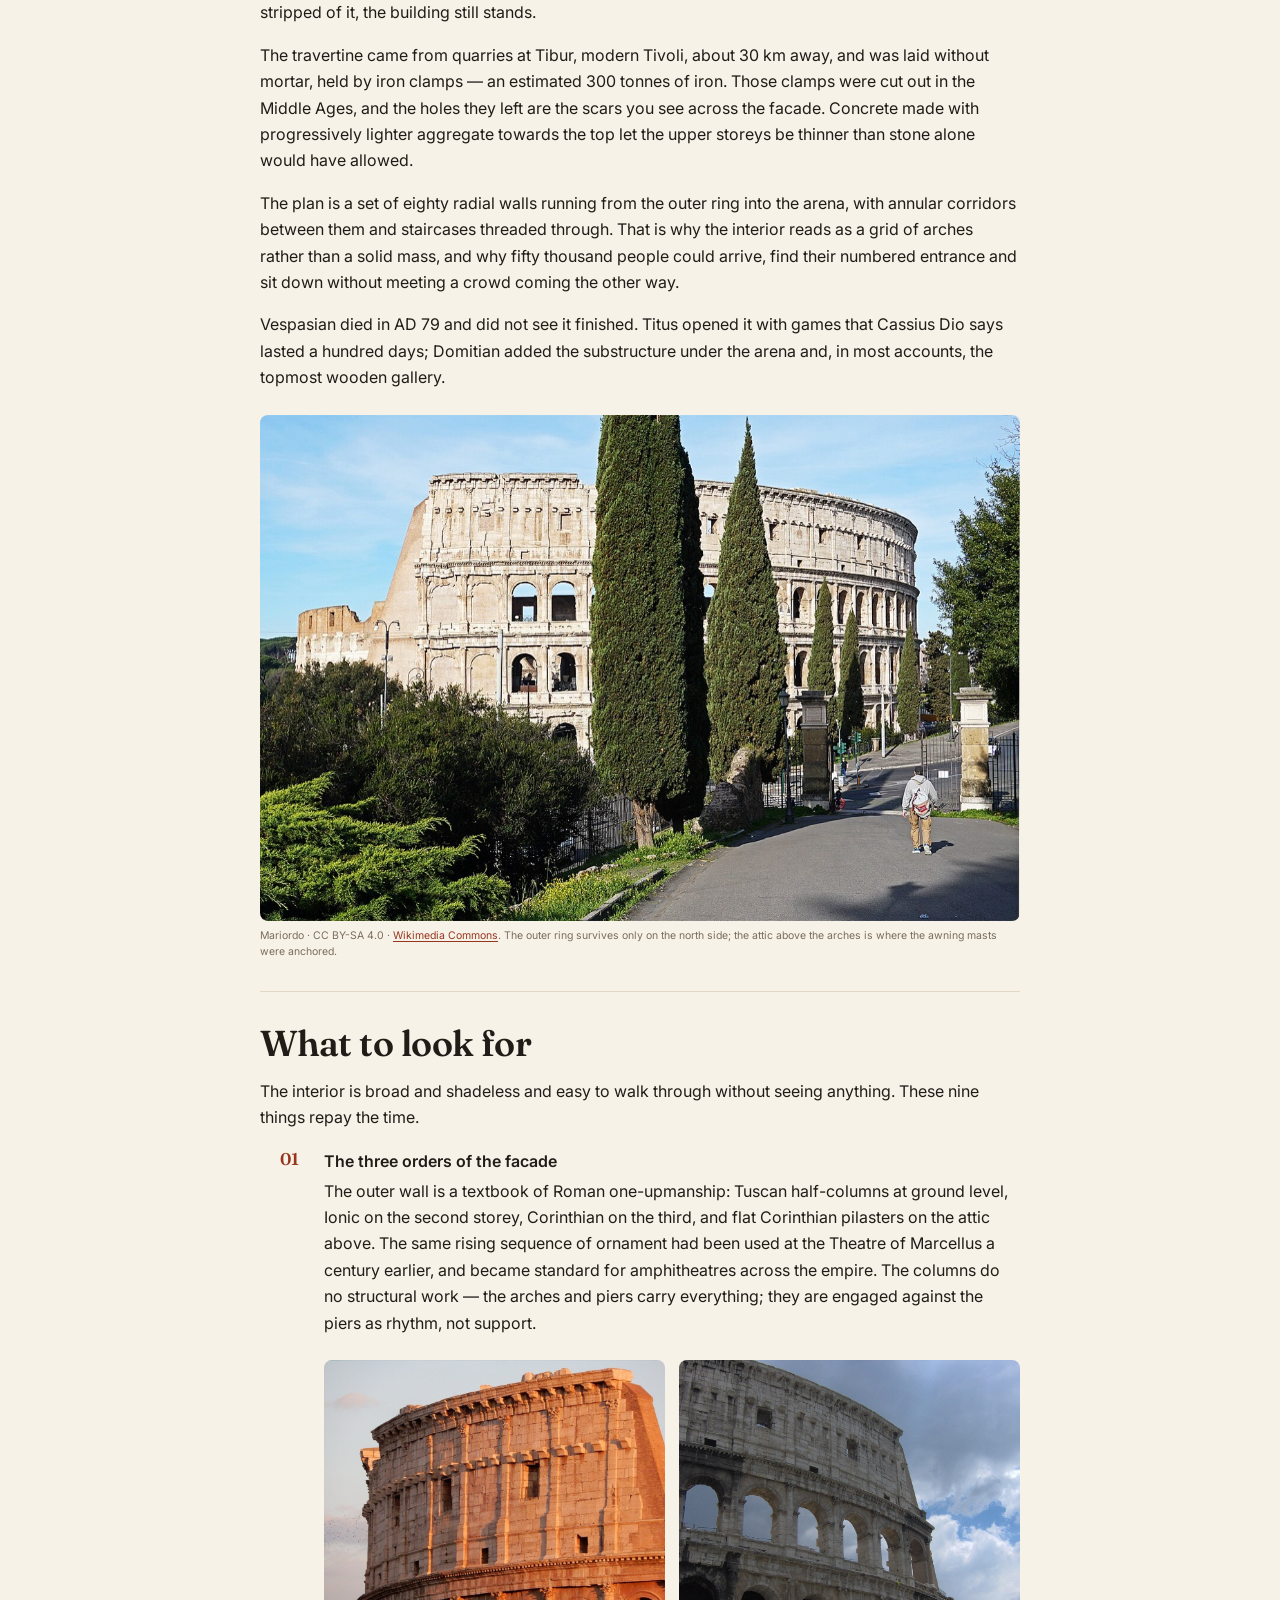
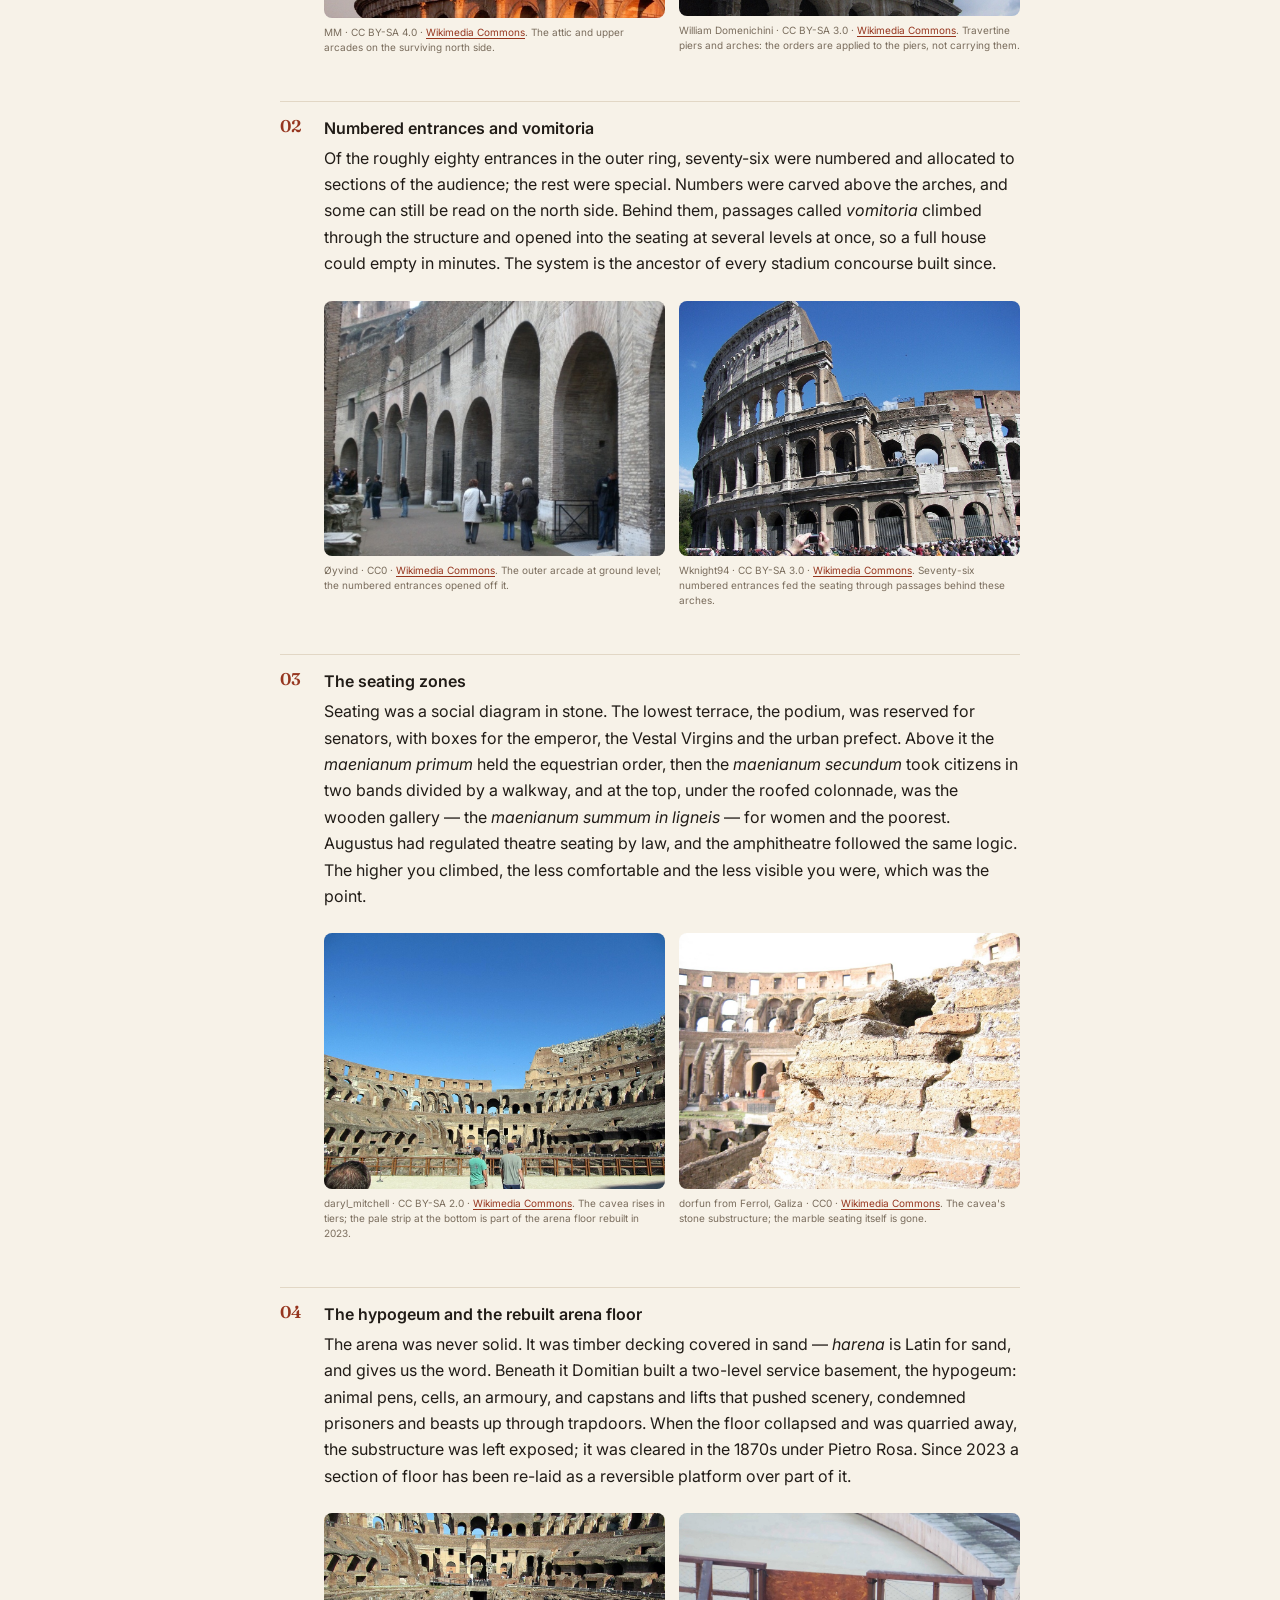
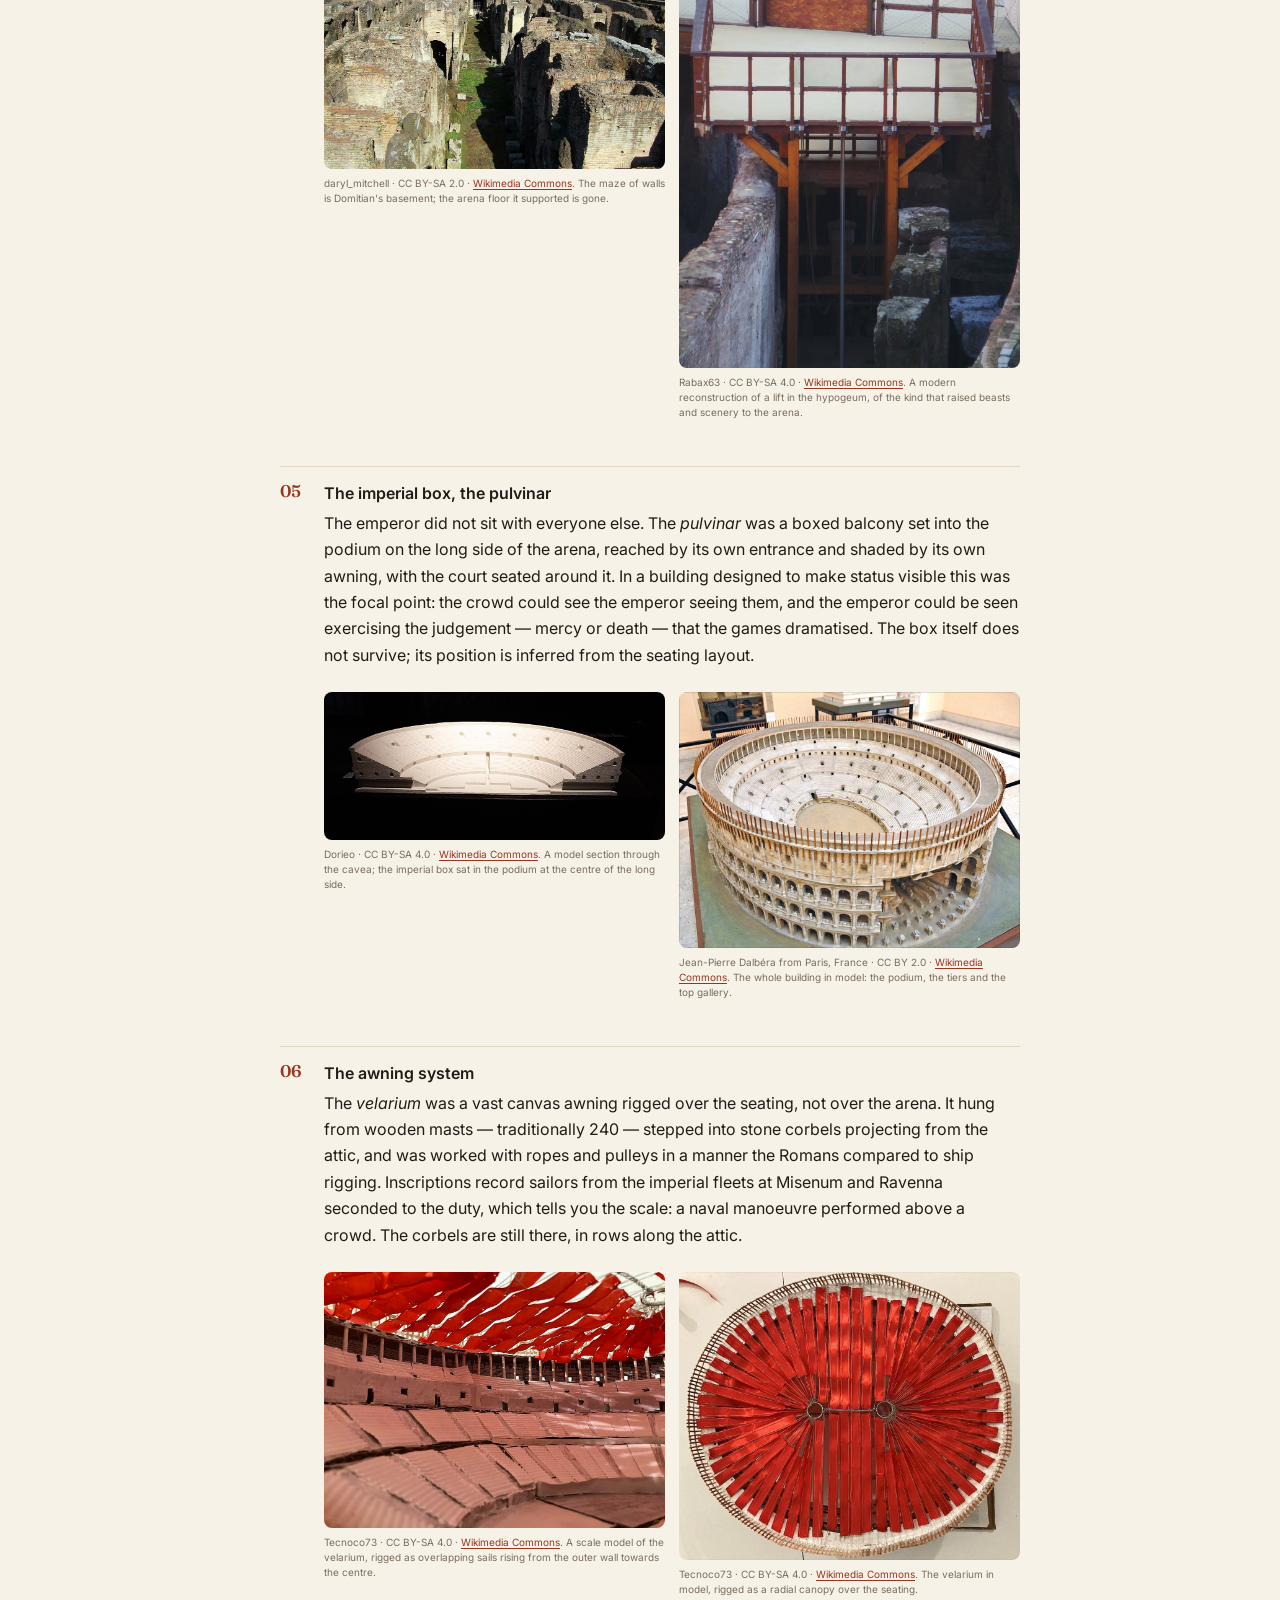
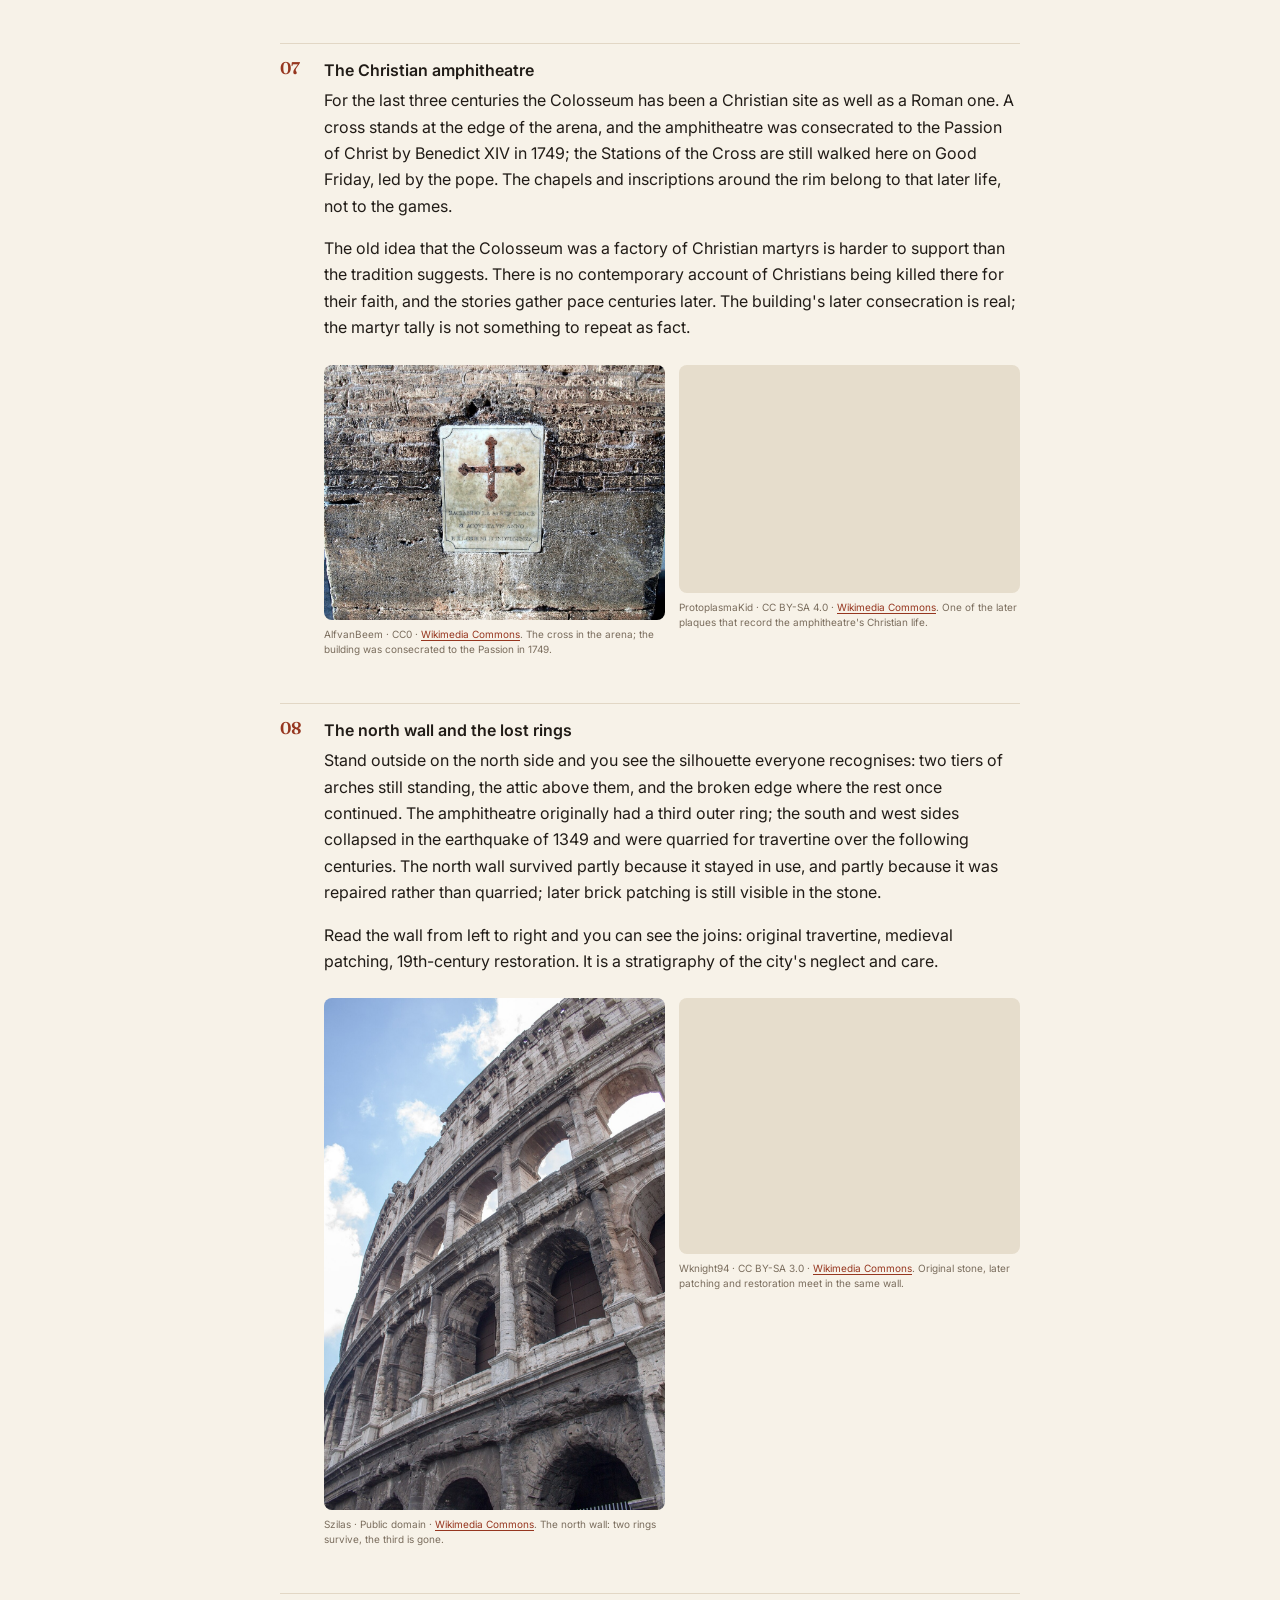
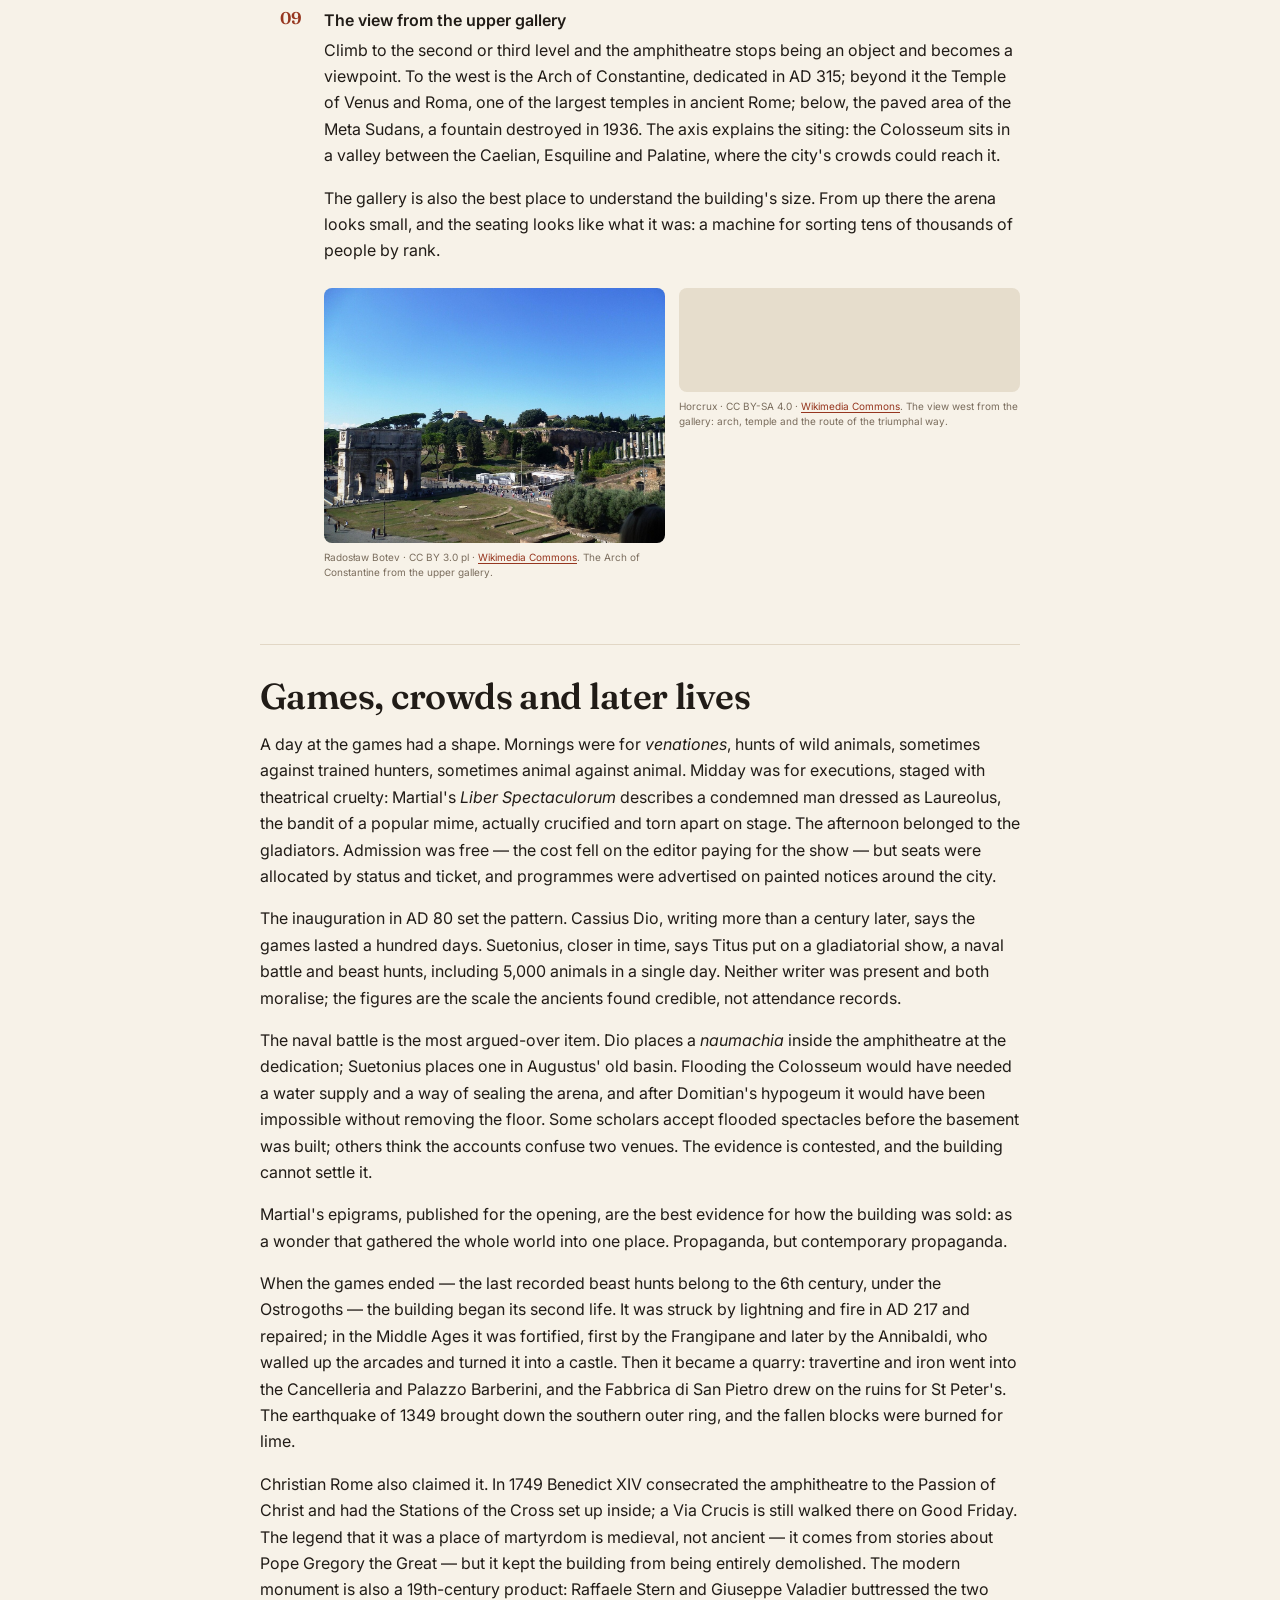
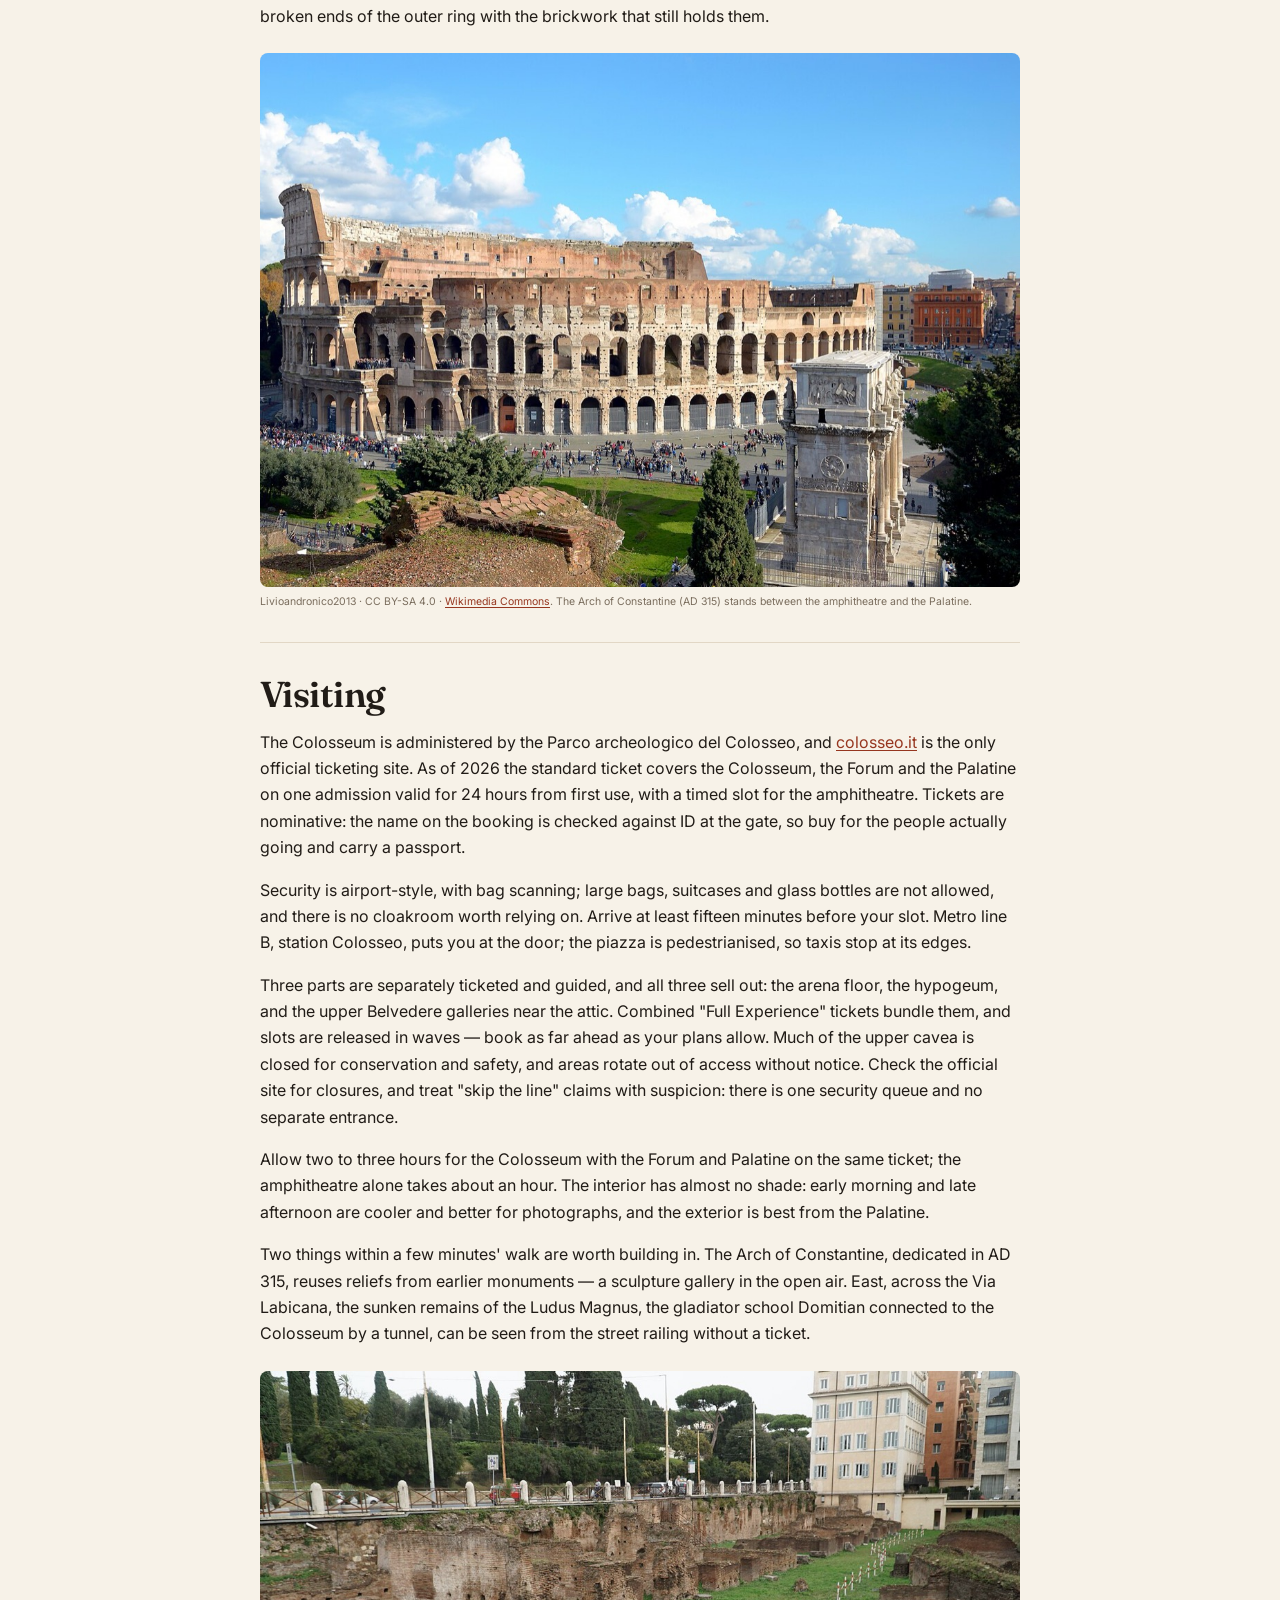
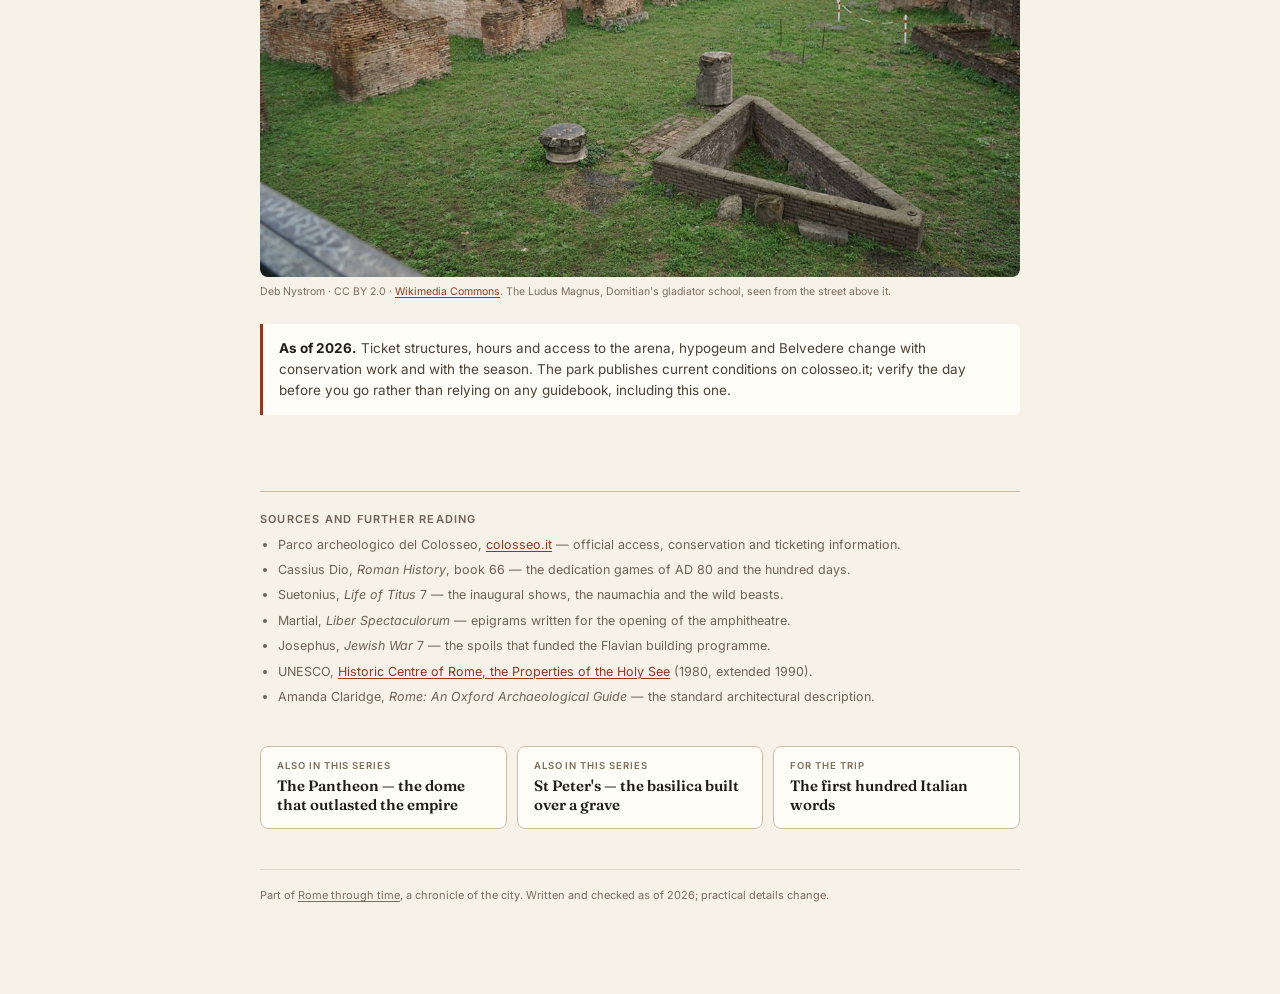
==== commit c12a5208: "add OG" ====
--- a/colosseum.html
+++ b/colosseum.html
@@ -5,6 +5,23 @@
 <meta name="viewport" content="width=device-width, initial-scale=1">
 <title>The Colosseum: Rome's amphitheatre, a guide</title>
 <meta name="description" content="How the Flavian Amphitheatre was built, how fifty thousand spectators were seated and shaded, what happened in the arena, and how to visit it.">
+<link rel="canonical" href="https://nionis.github.io/rome-tourist/colosseum.html">
+<meta property="og:type" content="website">
+<meta property="og:site_name" content="Rome through time">
+<meta property="og:locale" content="en_GB">
+<meta property="og:title" content="The Colosseum: Rome's amphitheatre, a guide">
+<meta property="og:description" content="How the Flavian Amphitheatre was built, how fifty thousand spectators were seated and shaded, what happened in the arena, and how to visit it.">
+<meta property="og:url" content="https://nionis.github.io/rome-tourist/colosseum.html">
+<meta property="og:image" content="https://nionis.github.io/rome-tourist/assets/img/og-colosseum.jpg">
+<meta property="og:image:type" content="image/jpeg">
+<meta property="og:image:width" content="1200">
+<meta property="og:image:height" content="630">
+<meta property="og:image:alt" content="The Colosseum's arcades and cypress trees, with the title The Colosseum.">
+<meta name="twitter:card" content="summary_large_image">
+<meta name="twitter:title" content="The Colosseum: Rome's amphitheatre, a guide">
+<meta name="twitter:description" content="How the Flavian Amphitheatre was built, how fifty thousand spectators were seated and shaded, and what happened in the arena.">
+<meta name="twitter:image" content="https://nionis.github.io/rome-tourist/assets/img/og-colosseum.jpg">
+<meta name="twitter:image:alt" content="The Colosseum's arcades and cypress trees, with the title The Colosseum.">
 <meta name="color-scheme" content="light">
 <link rel="preconnect" href="https://fonts.googleapis.com">
 <link rel="preconnect" href="https://fonts.gstatic.com" crossorigin>
@@ -247,6 +264,7 @@
   <nav class="guide-more" aria-label="More guides">
     <a href="pantheon.html"><span>Also in this series</span>The Pantheon — the dome that outlasted the empire</a>
     <a href="st-peters.html"><span>Also in this series</span>St Peter's — the basilica built over a grave</a>
+    <a href="italian.html"><span>For the trip</span>The first hundred Italian words</a>
   </nav>
   <footer class="guide-foot">Part of <a href="index.html">Rome through time</a>, a chronicle of the city. Written and checked as of 2026; practical details change.</footer>
 </main>
--- a/assets/guide.css
+++ b/assets/guide.css
@@ -379,7 +379,7 @@
   max-width: 760px;
   margin: 40px auto 0;
   display: grid;
-  grid-template-columns: repeat(2, minmax(0, 1fr));
+  grid-template-columns: repeat(auto-fit, minmax(190px, 1fr));
   gap: 10px;
 }
 
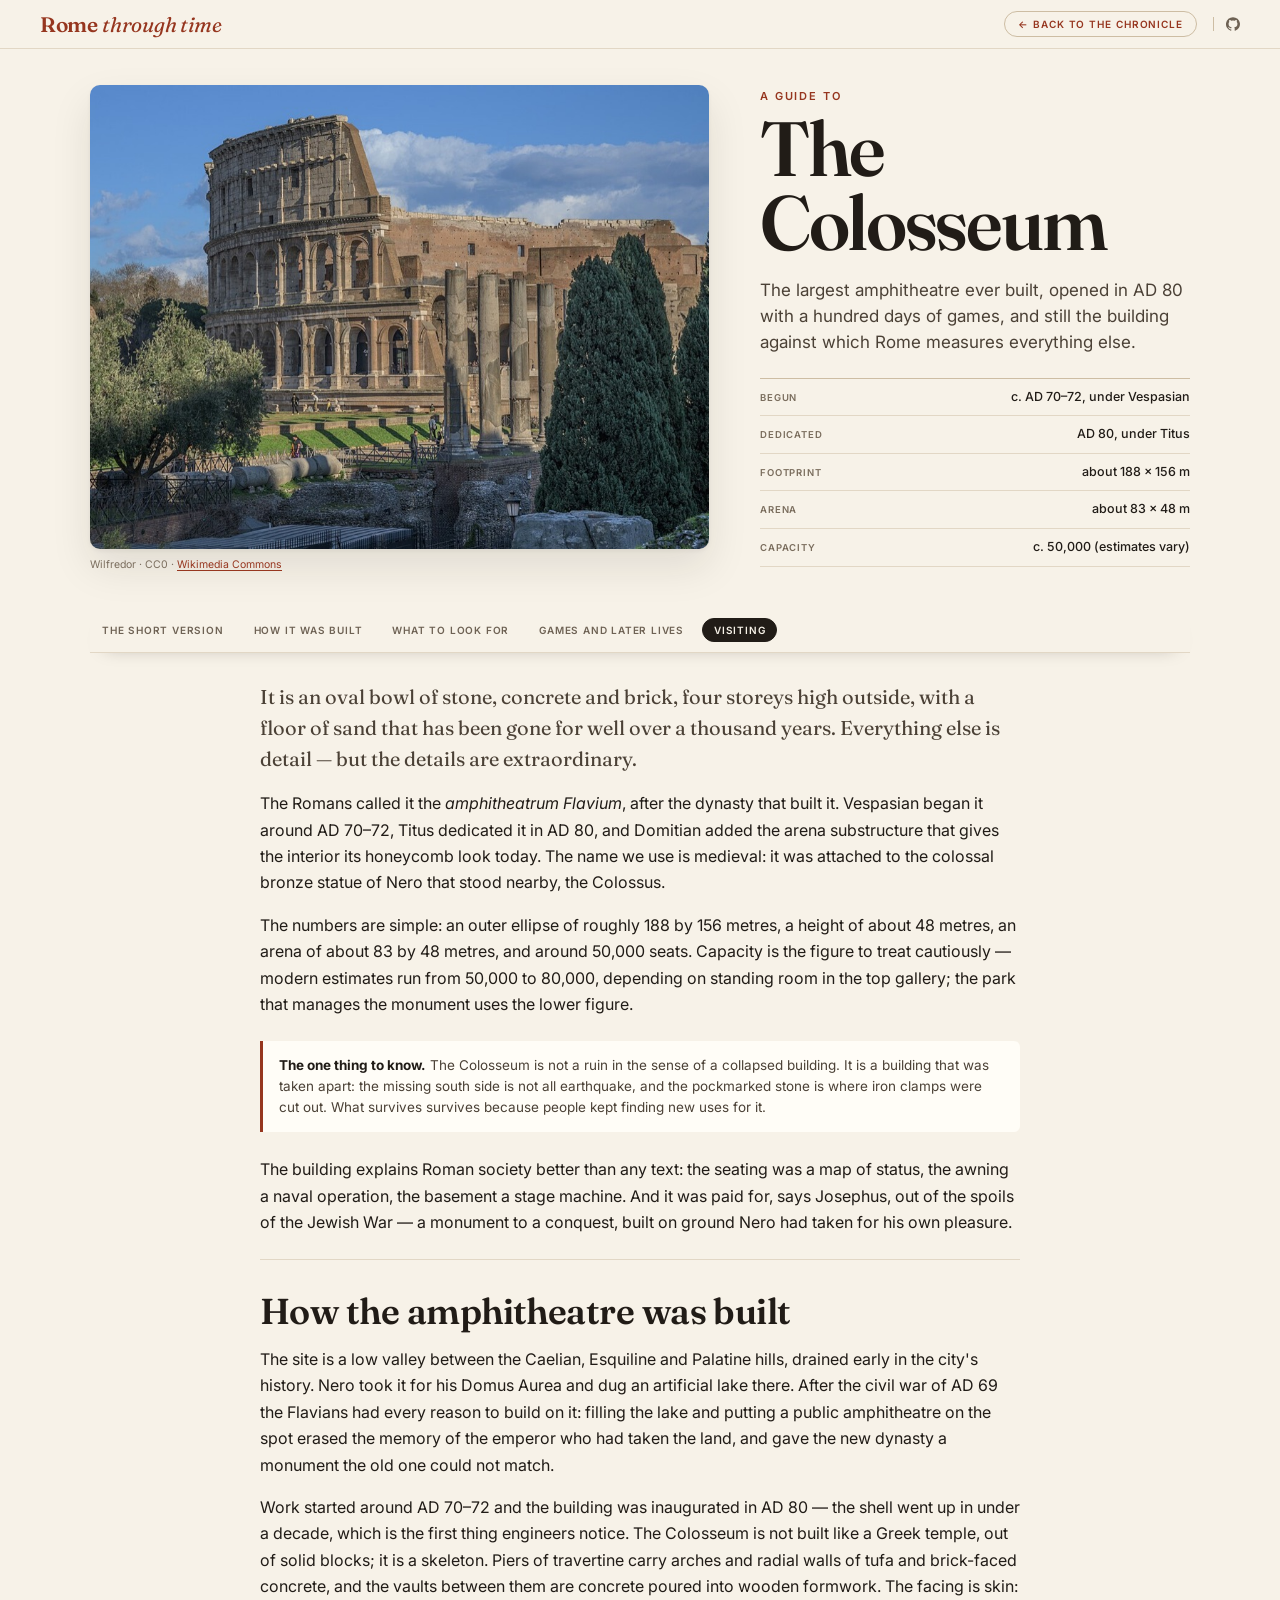
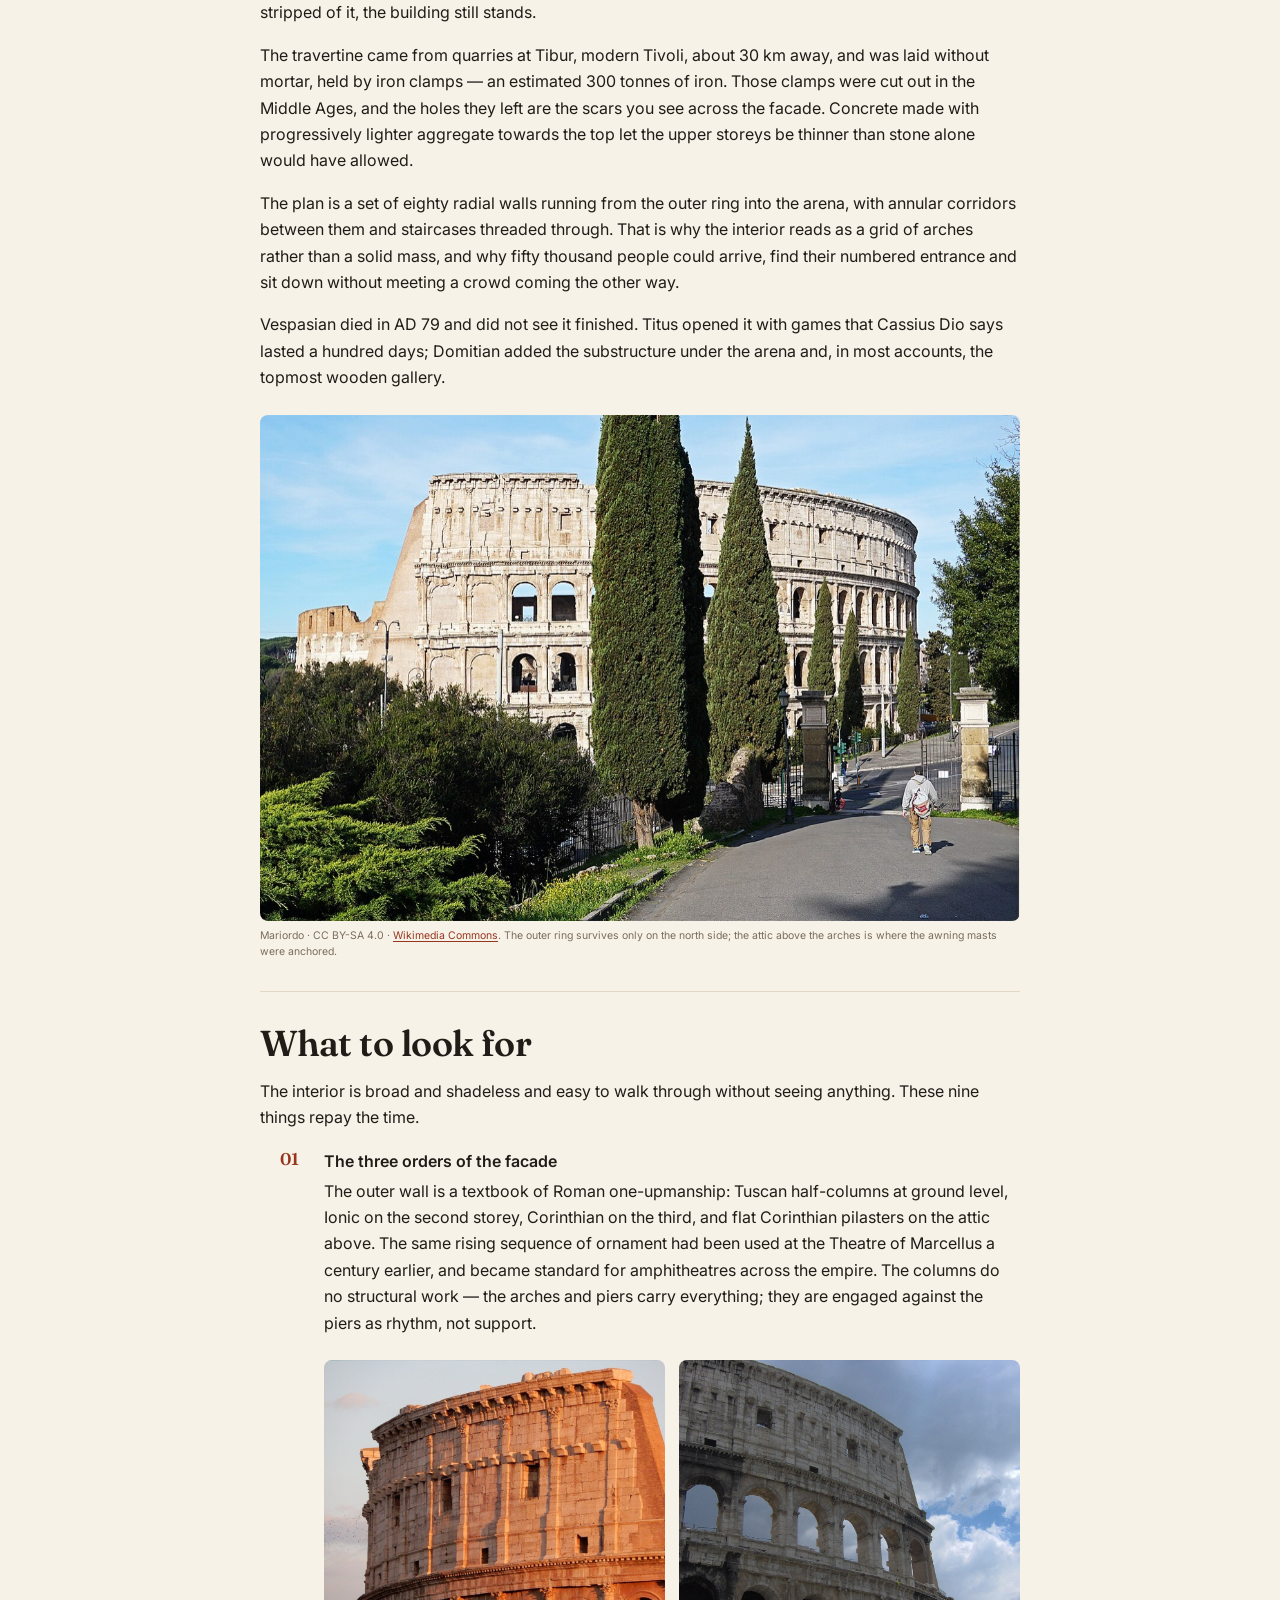
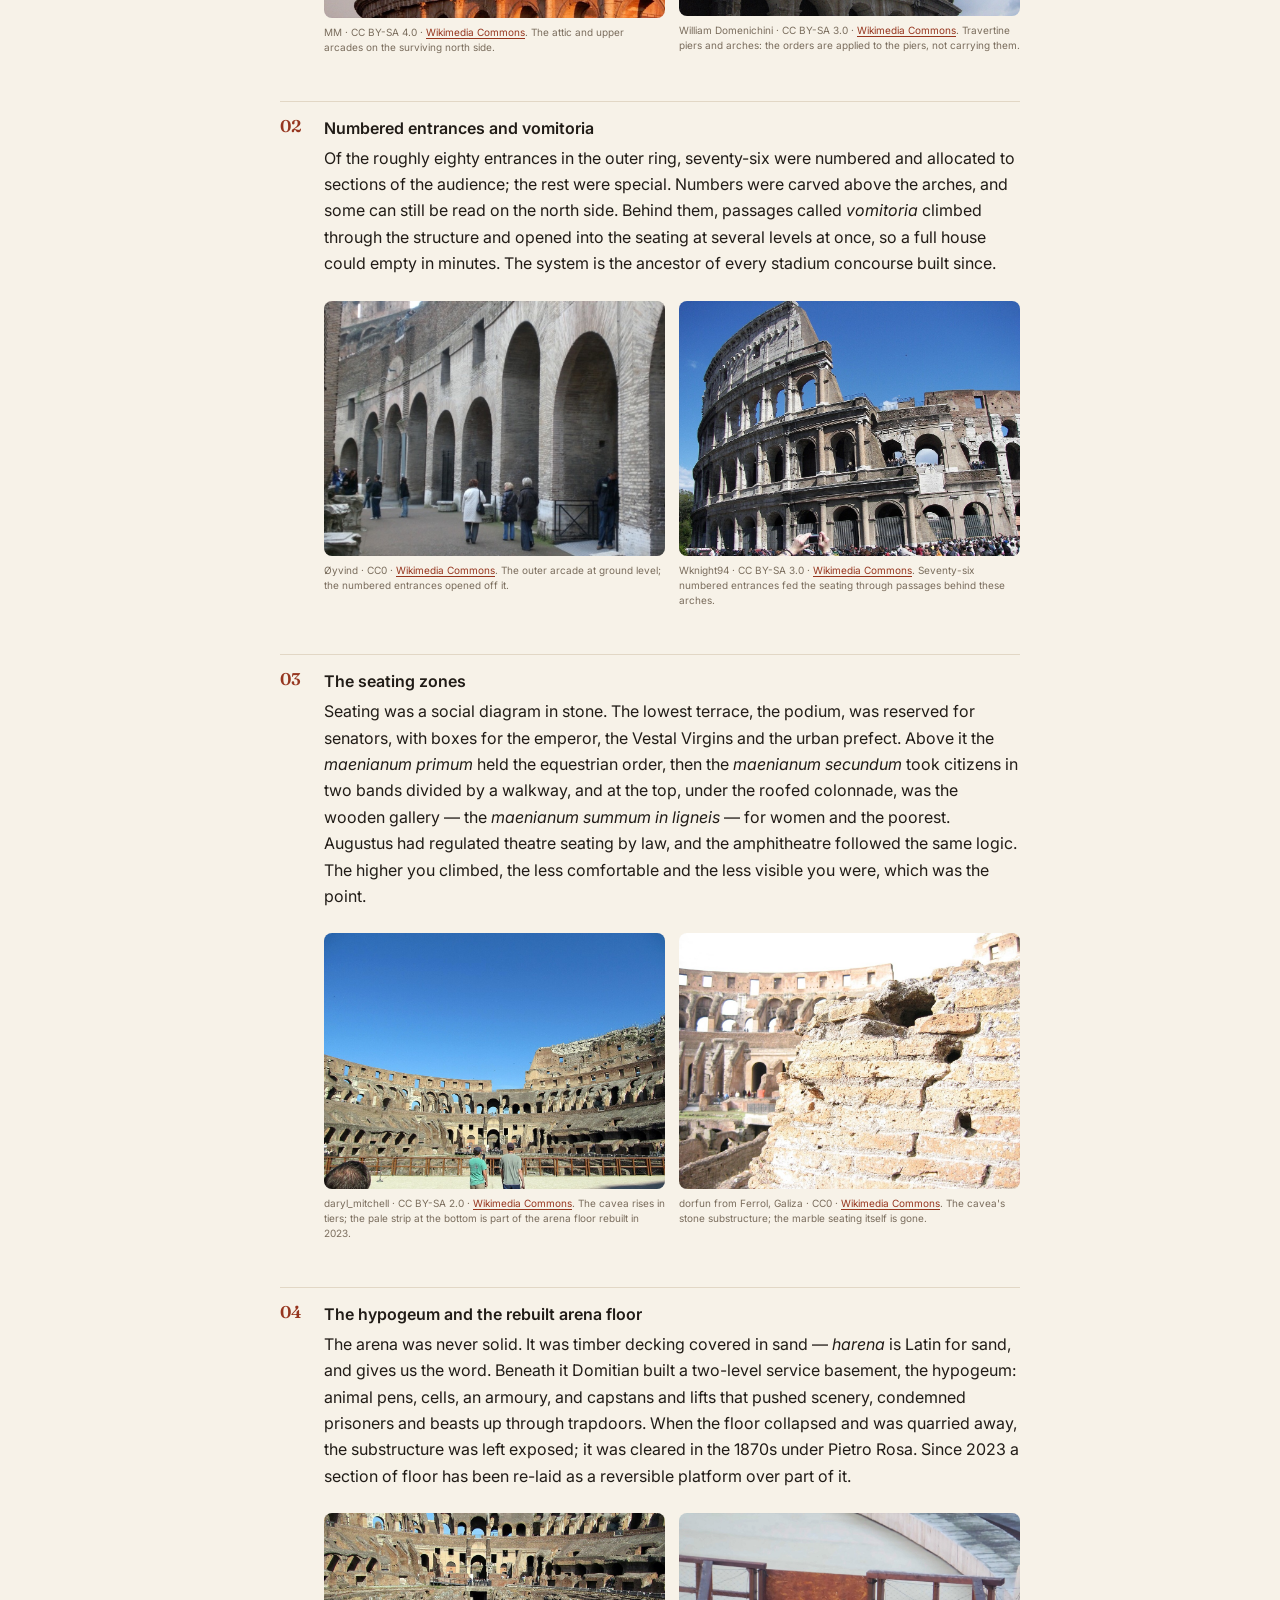
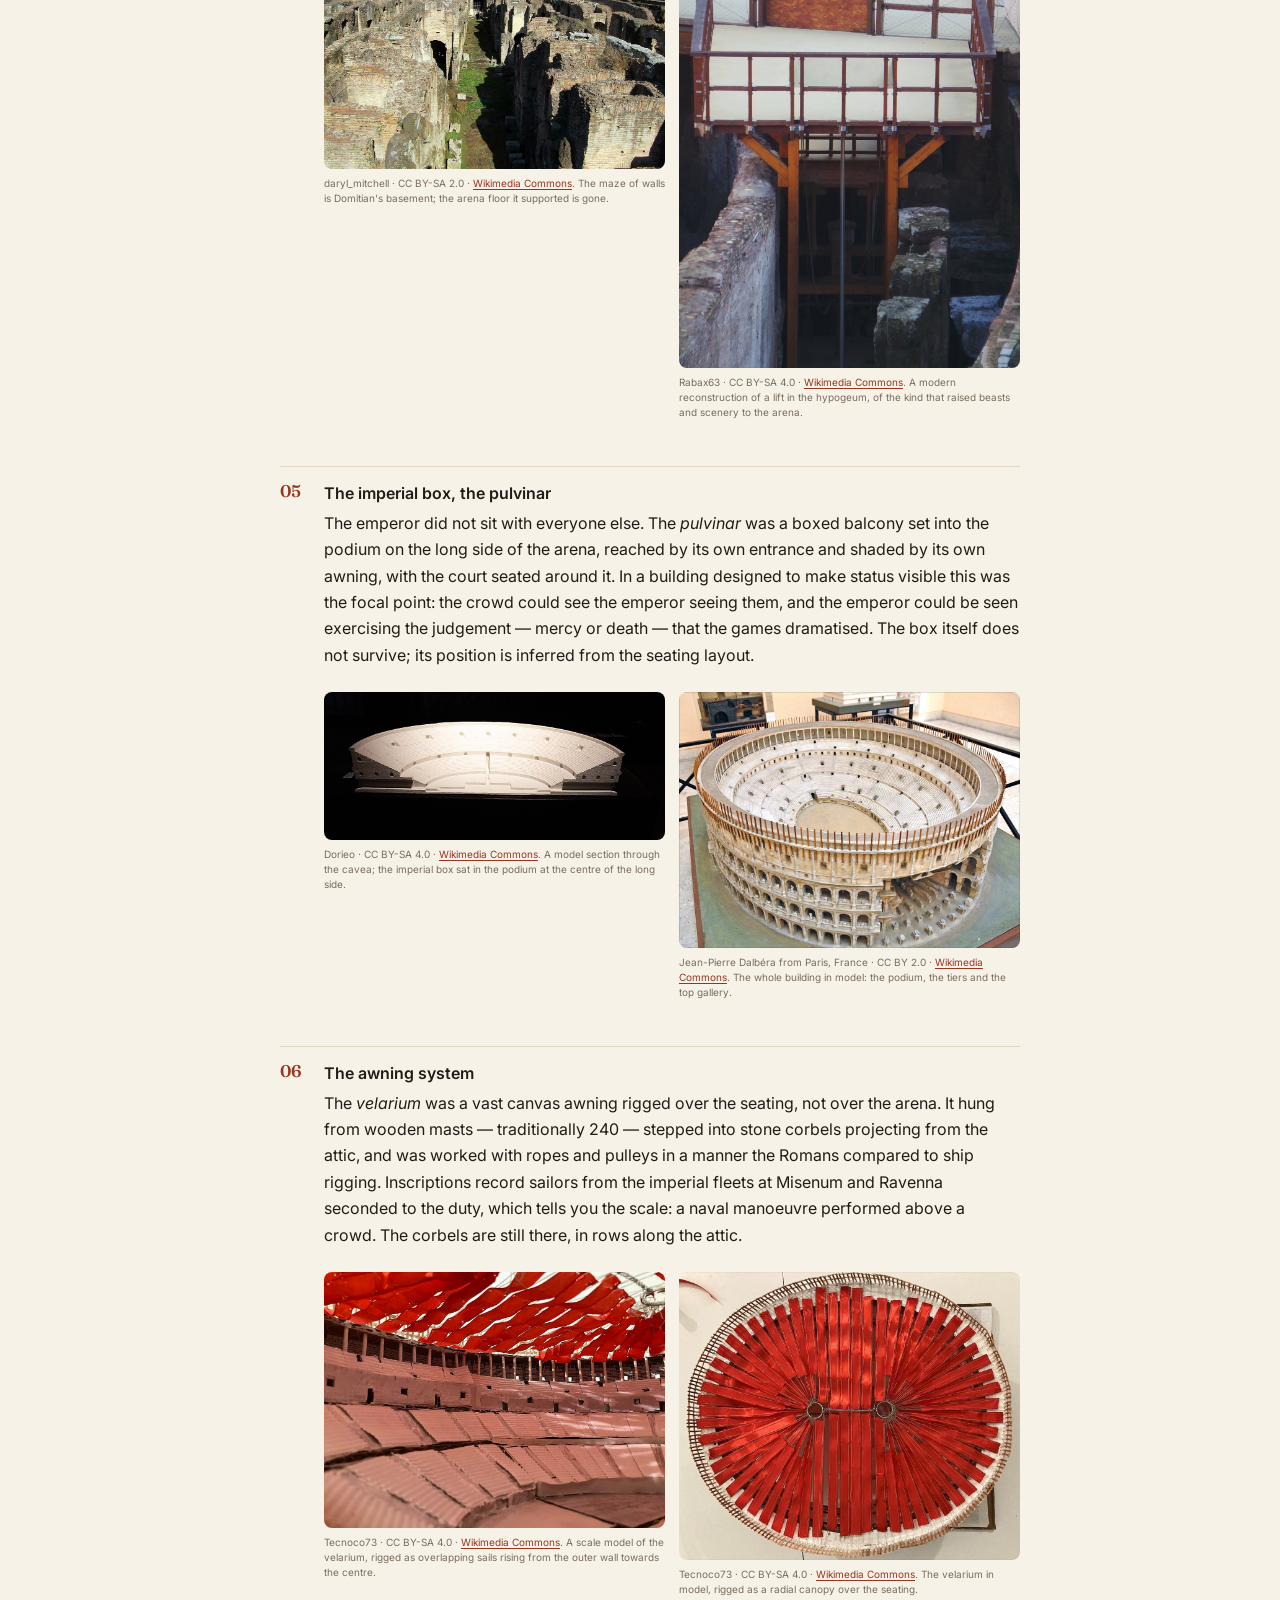
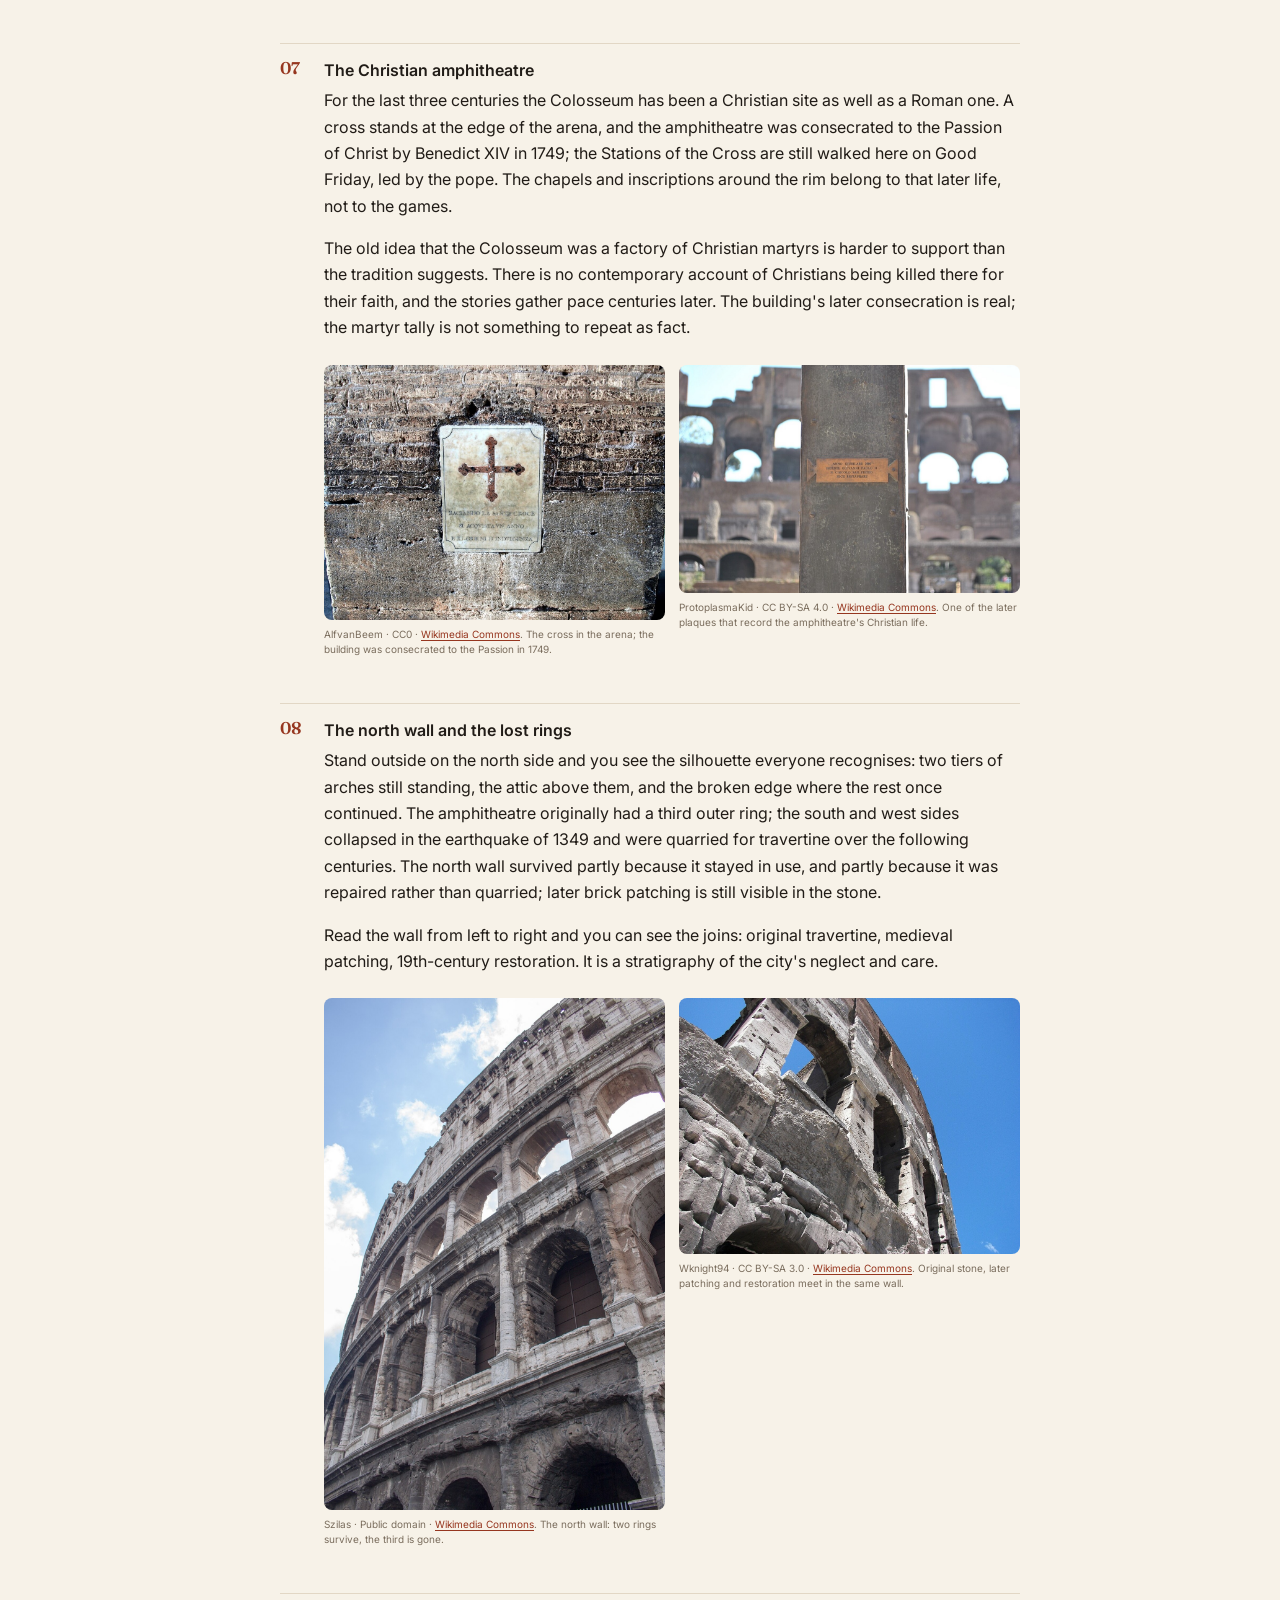
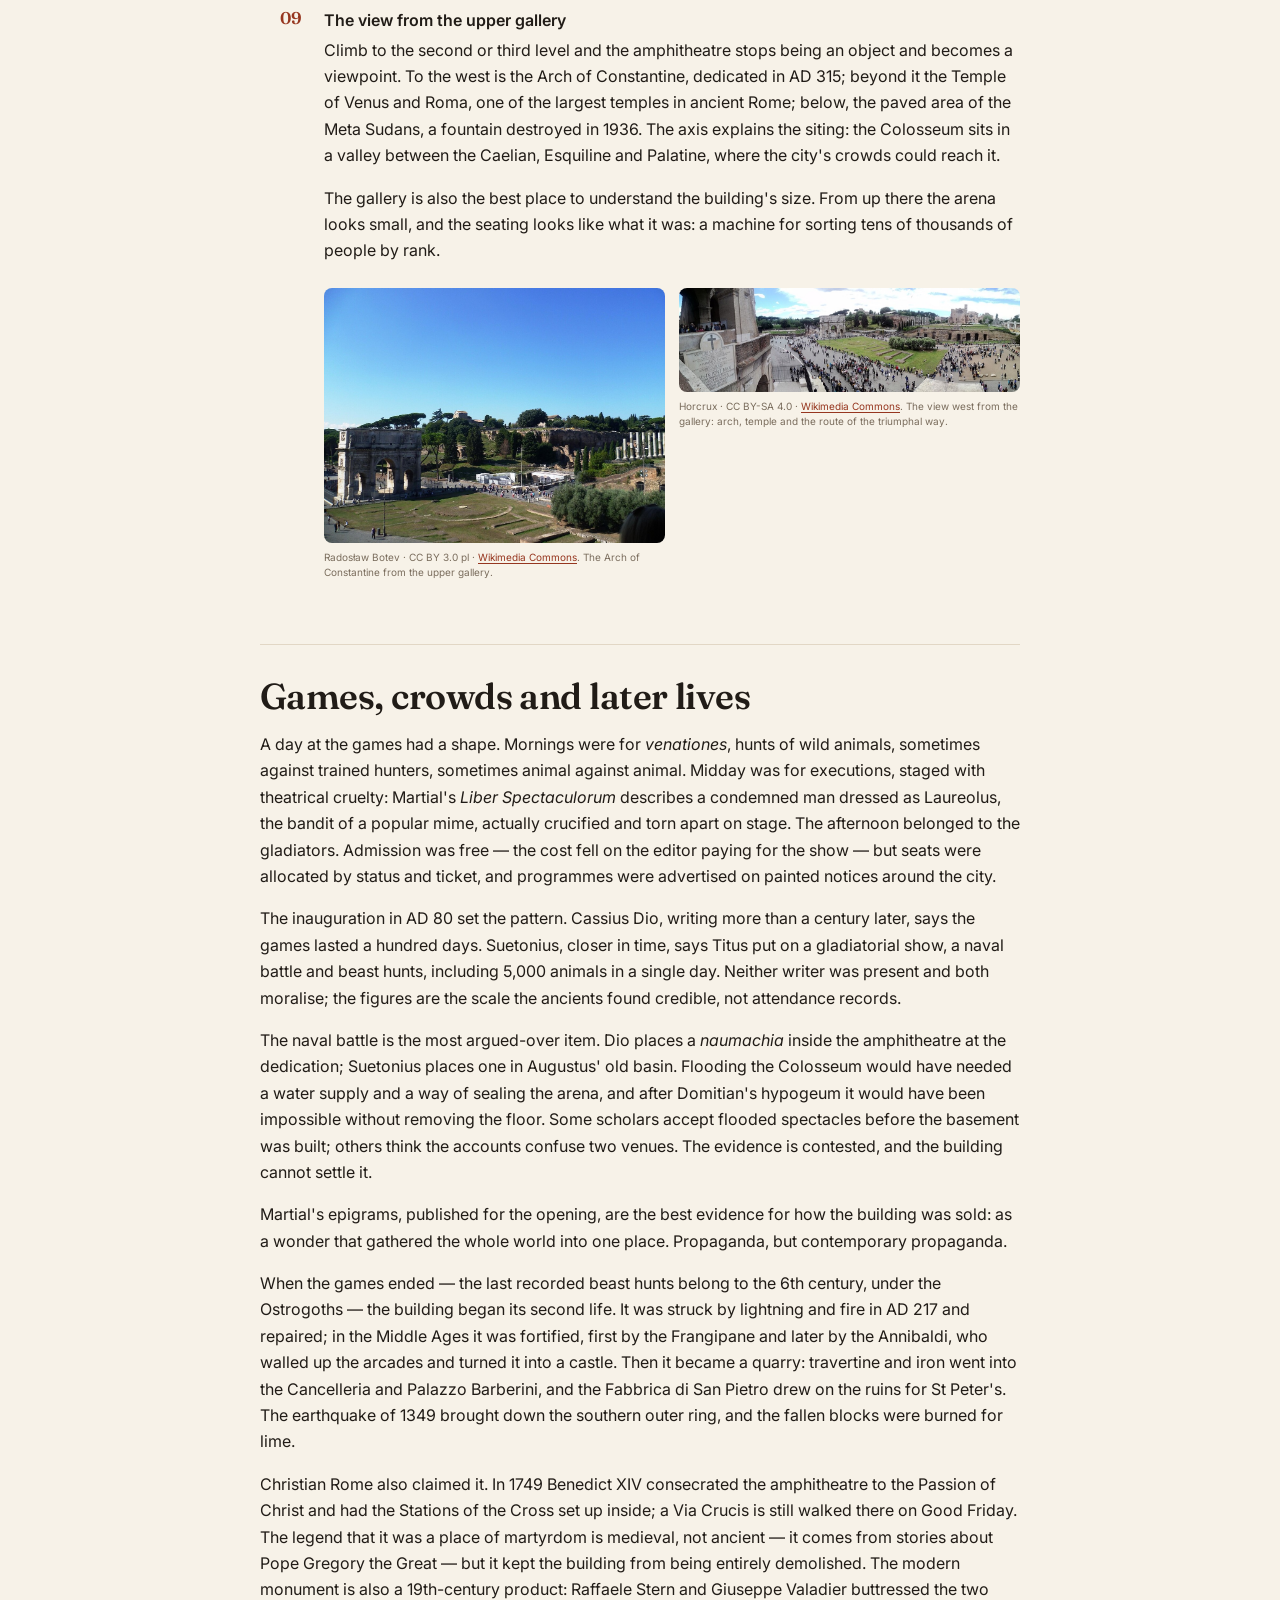
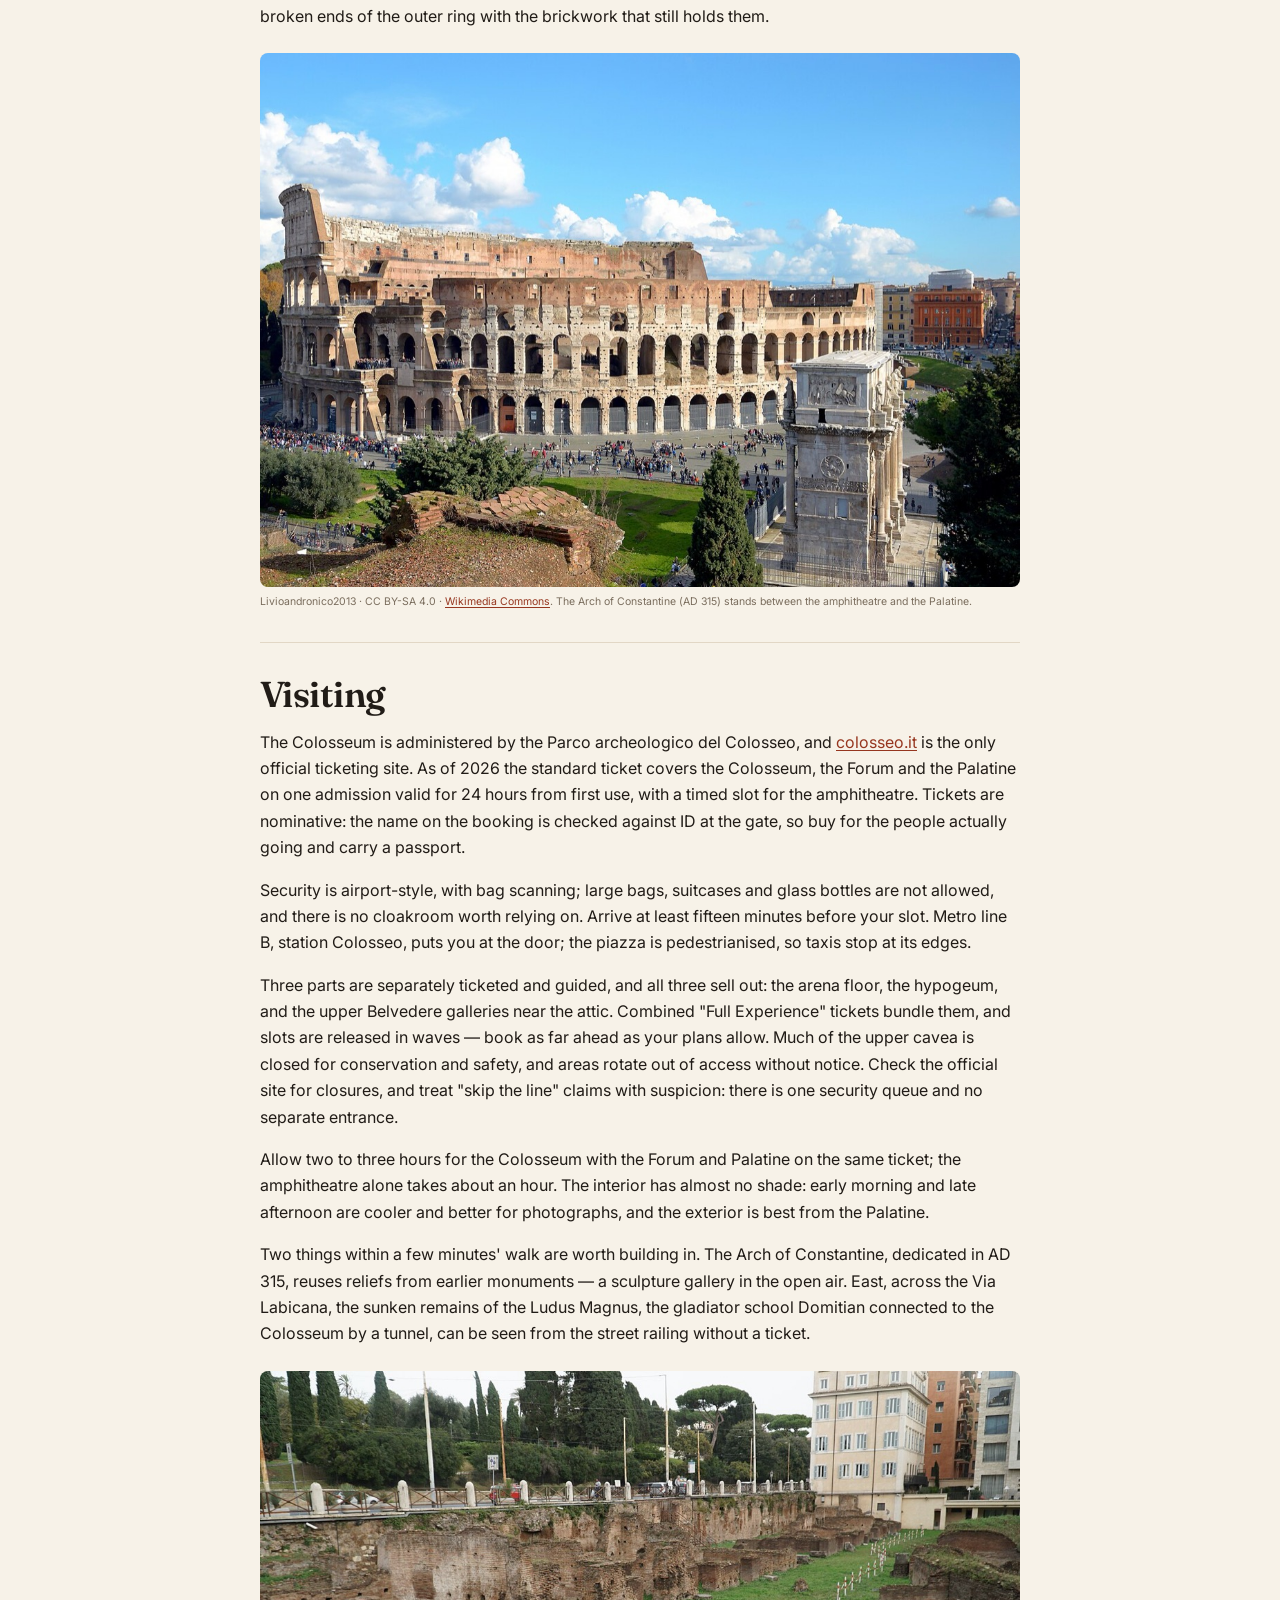
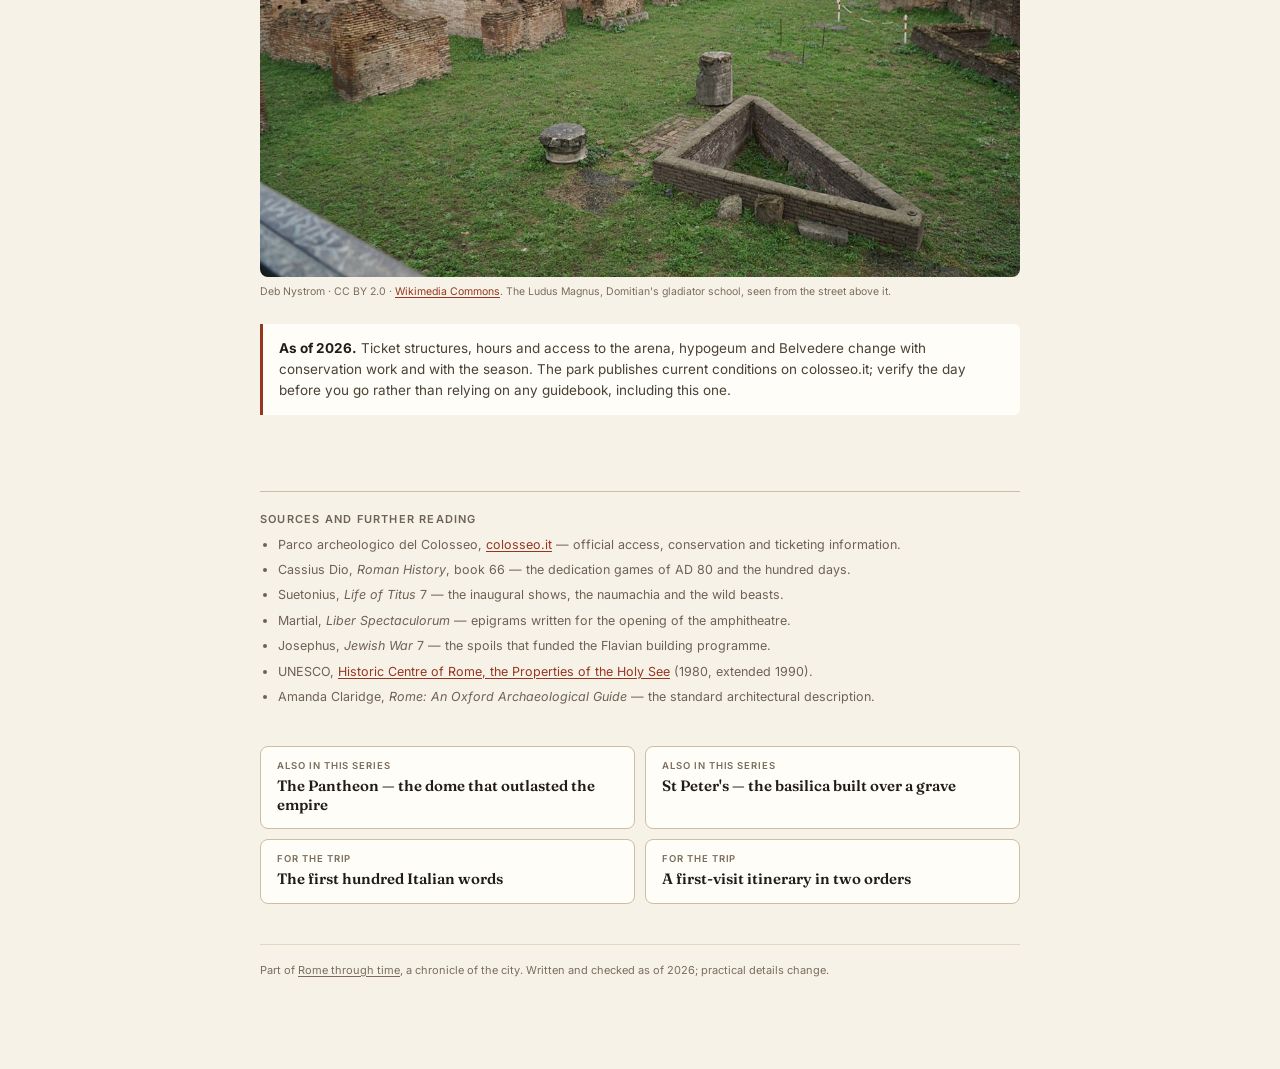
==== commit dbde6bba: "feat: added first-visit itinerary page and feature lightbox - Added a first-visit itinerary page wit" ====
--- a/colosseum.html
+++ b/colosseum.html
@@ -26,7 +26,7 @@
 <link rel="preconnect" href="https://fonts.googleapis.com">
 <link rel="preconnect" href="https://fonts.gstatic.com" crossorigin>
 <link href="https://fonts.googleapis.com/css2?family=Fraunces:ital,opsz,wght@0,9..144,400..700;1,9..144,400..600&family=Inter:wght@400;500;600&display=swap" rel="stylesheet">
-<link rel="stylesheet" href="assets/guide.css?v=9">
+<link rel="stylesheet" href="assets/guide.css?v=10">
 </head>
 <body class="guide">
 <a class="guide-skip" href="#content">Skip to content</a>
@@ -265,6 +265,7 @@
     <a href="pantheon.html"><span>Also in this series</span>The Pantheon — the dome that outlasted the empire</a>
     <a href="st-peters.html"><span>Also in this series</span>St Peter's — the basilica built over a grave</a>
     <a href="italian.html"><span>For the trip</span>The first hundred Italian words</a>
+    <a href="itinerary.html"><span>For the trip</span>A first-visit itinerary in two orders</a>
   </nav>
   <footer class="guide-foot">Part of <a href="index.html">Rome through time</a>, a chronicle of the city. Written and checked as of 2026; practical details change.</footer>
 </main>
--- a/assets/guide.css
+++ b/assets/guide.css
@@ -379,8 +379,12 @@
   max-width: 760px;
   margin: 40px auto 0;
   display: grid;
-  grid-template-columns: repeat(auto-fit, minmax(190px, 1fr));
+  grid-template-columns: repeat(2, minmax(0, 1fr));
   gap: 10px;
+}
+
+@media (max-width: 520px) {
+  .guide-more { grid-template-columns: minmax(0, 1fr); }
 }
 
 .guide-more a {
